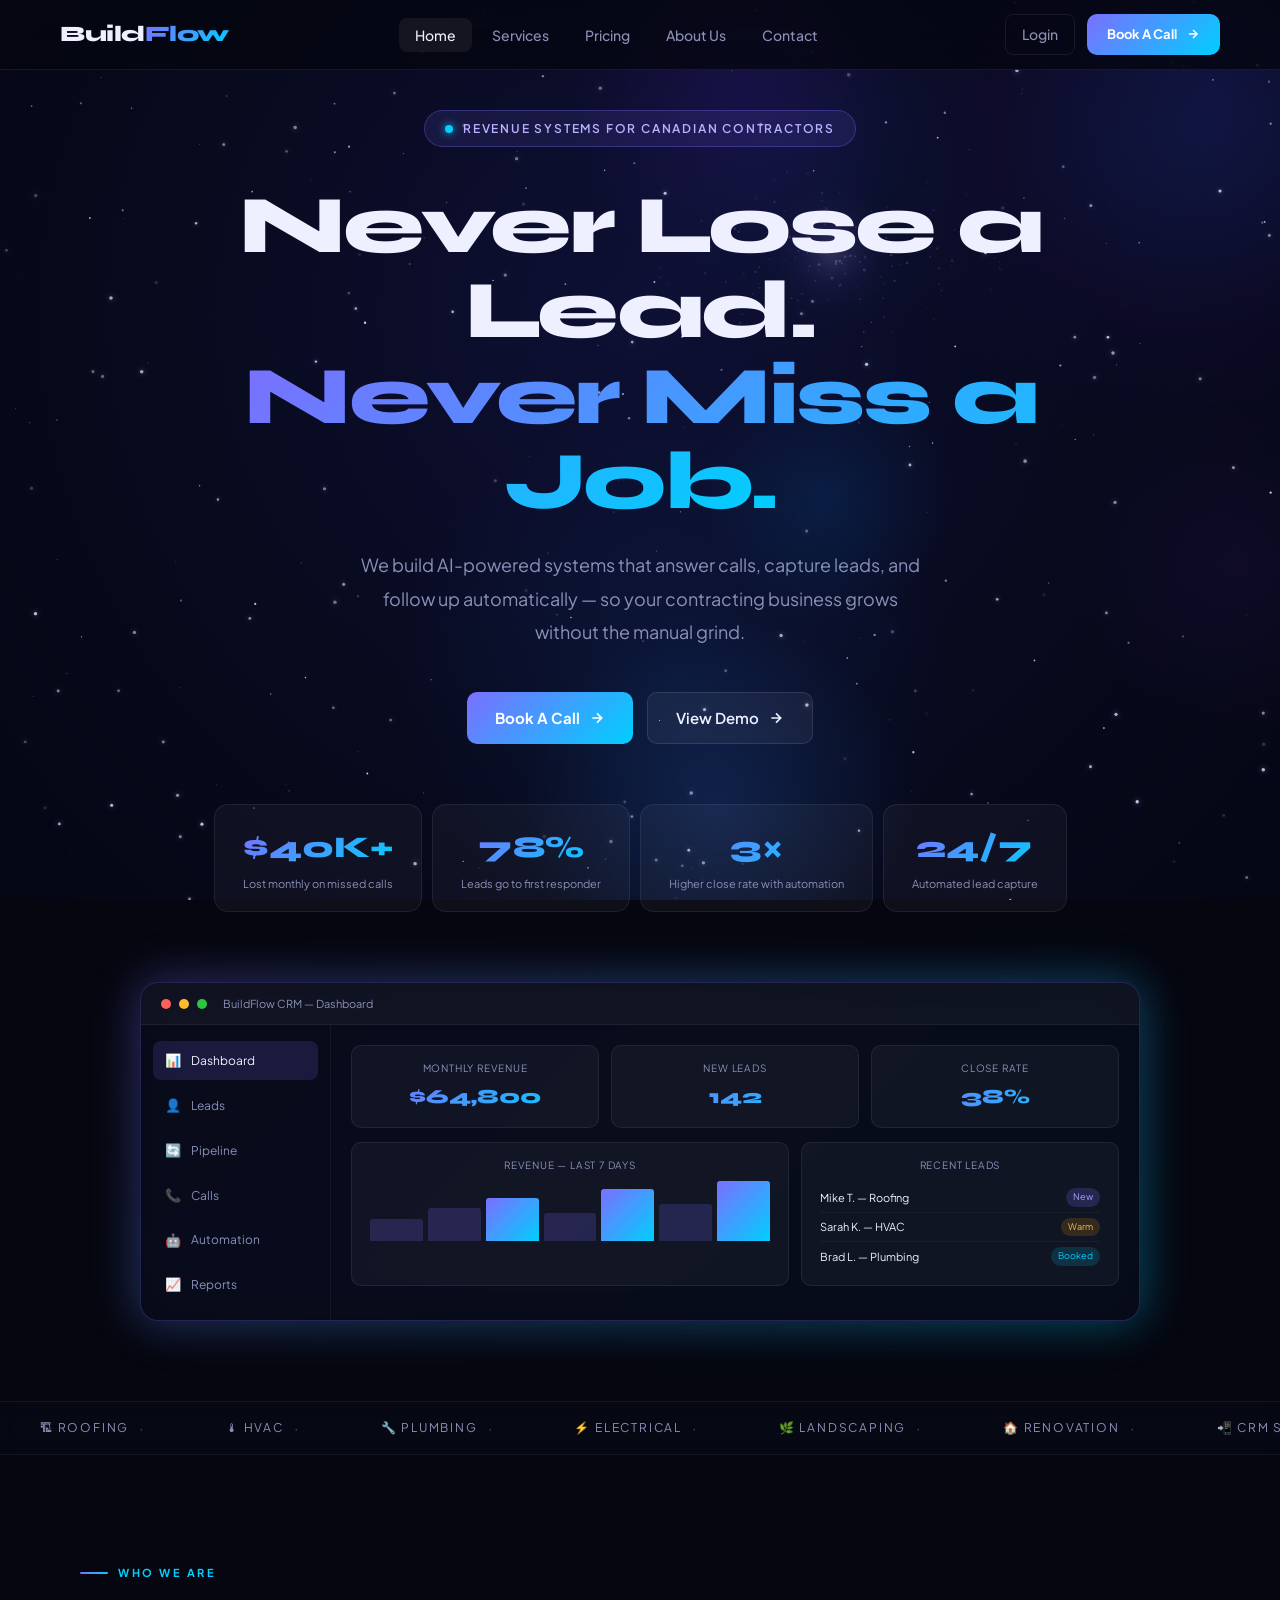
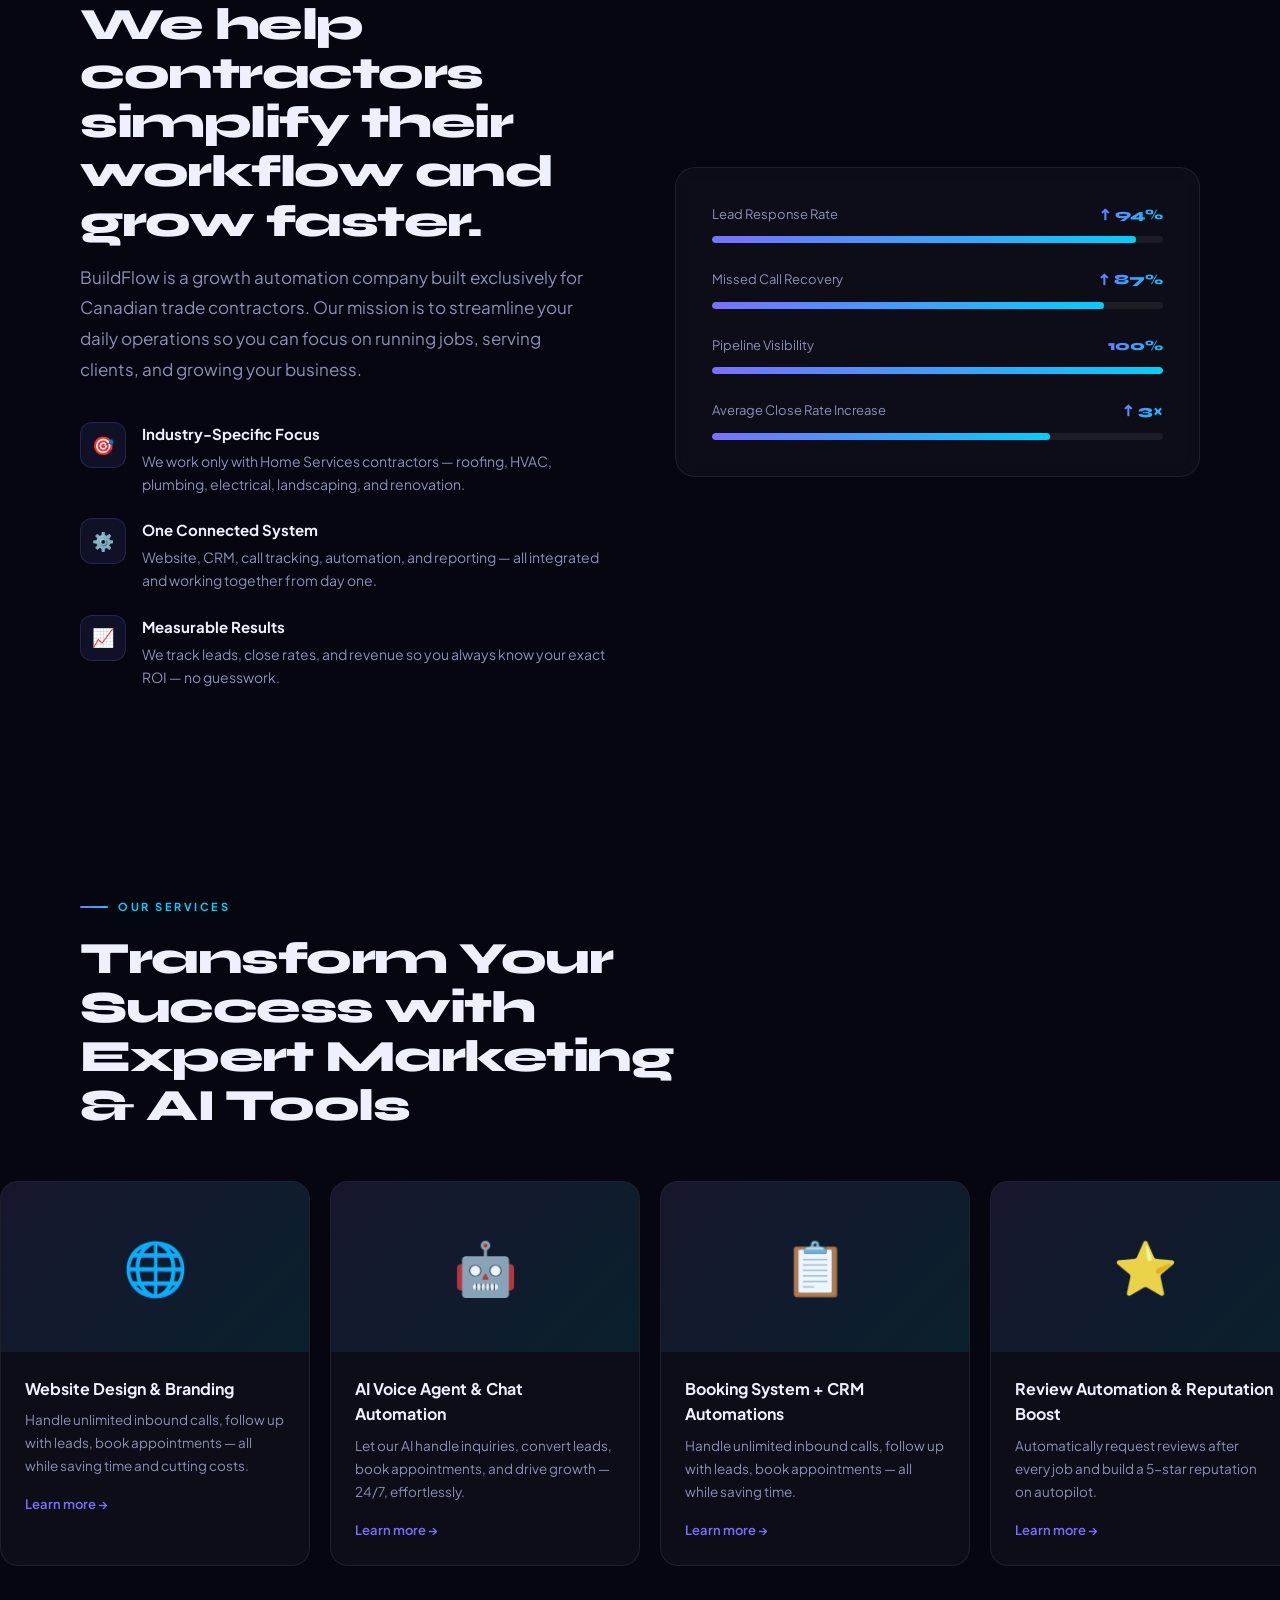
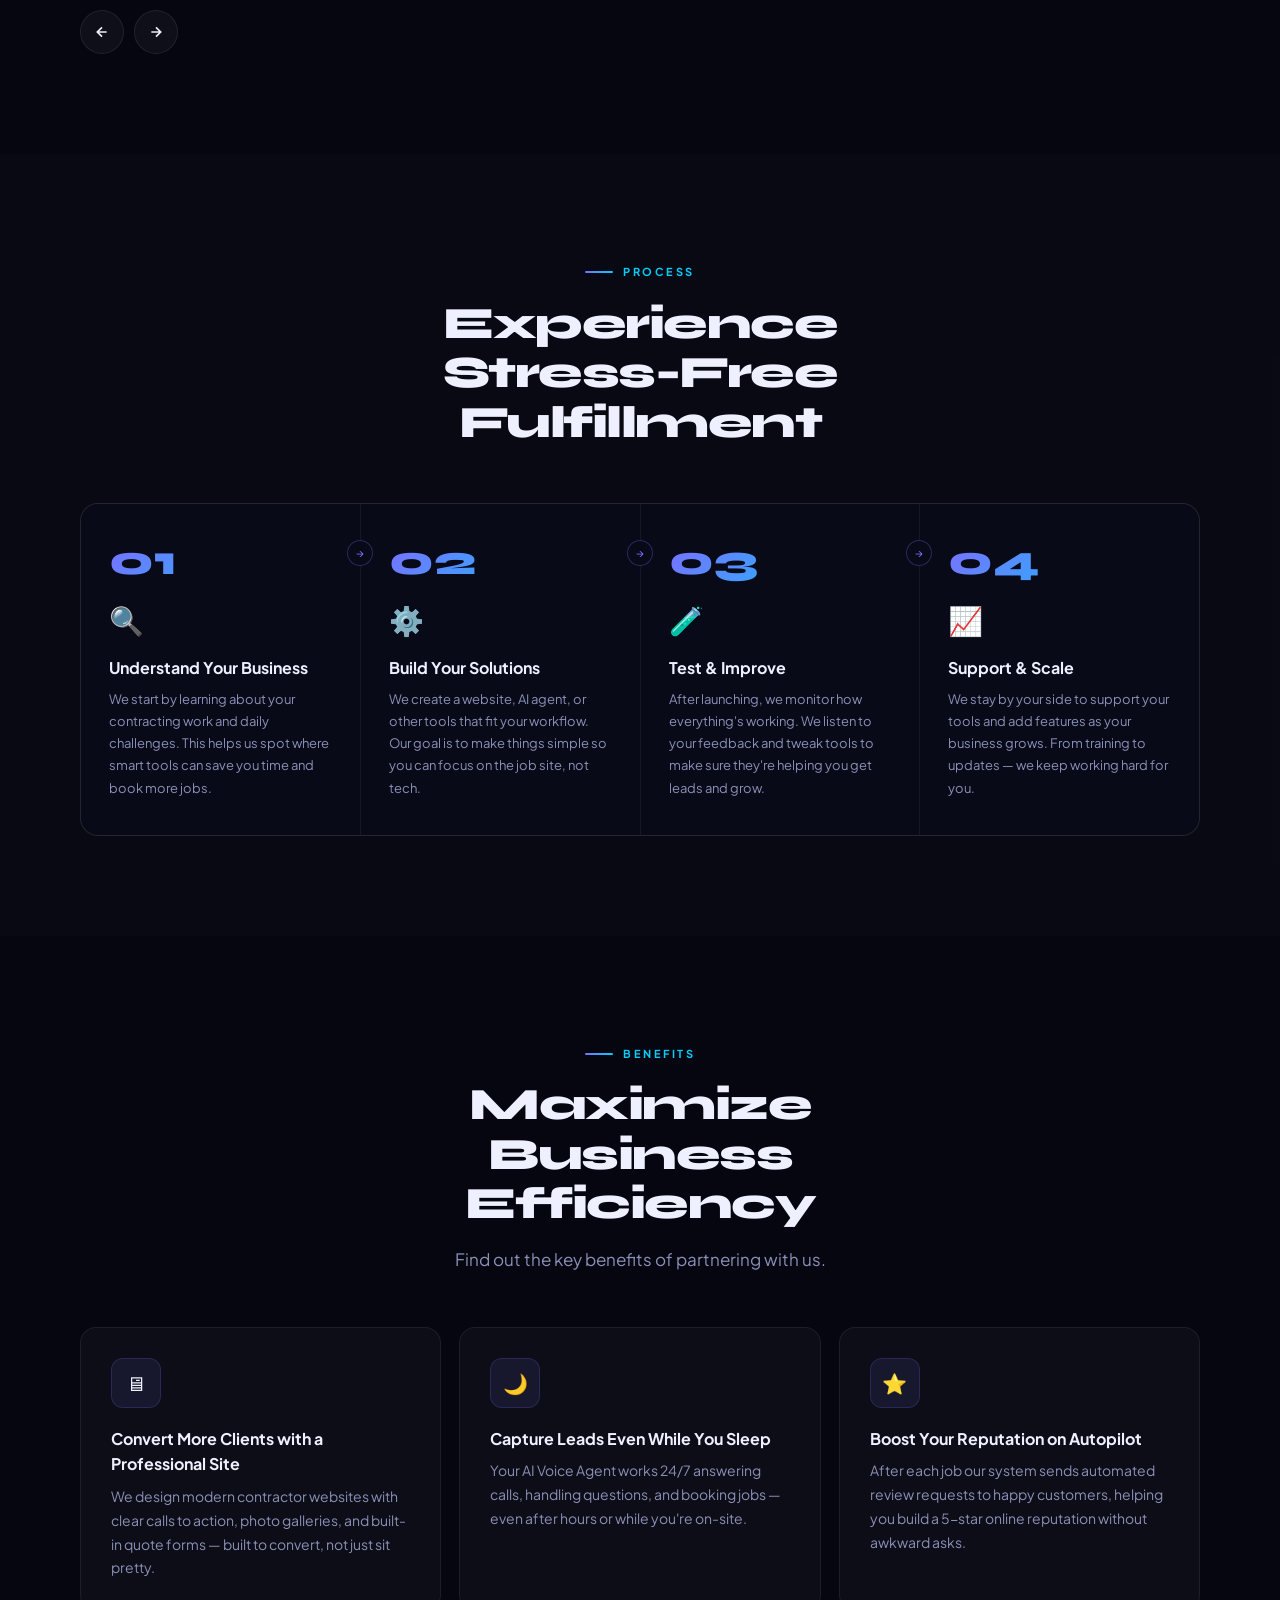
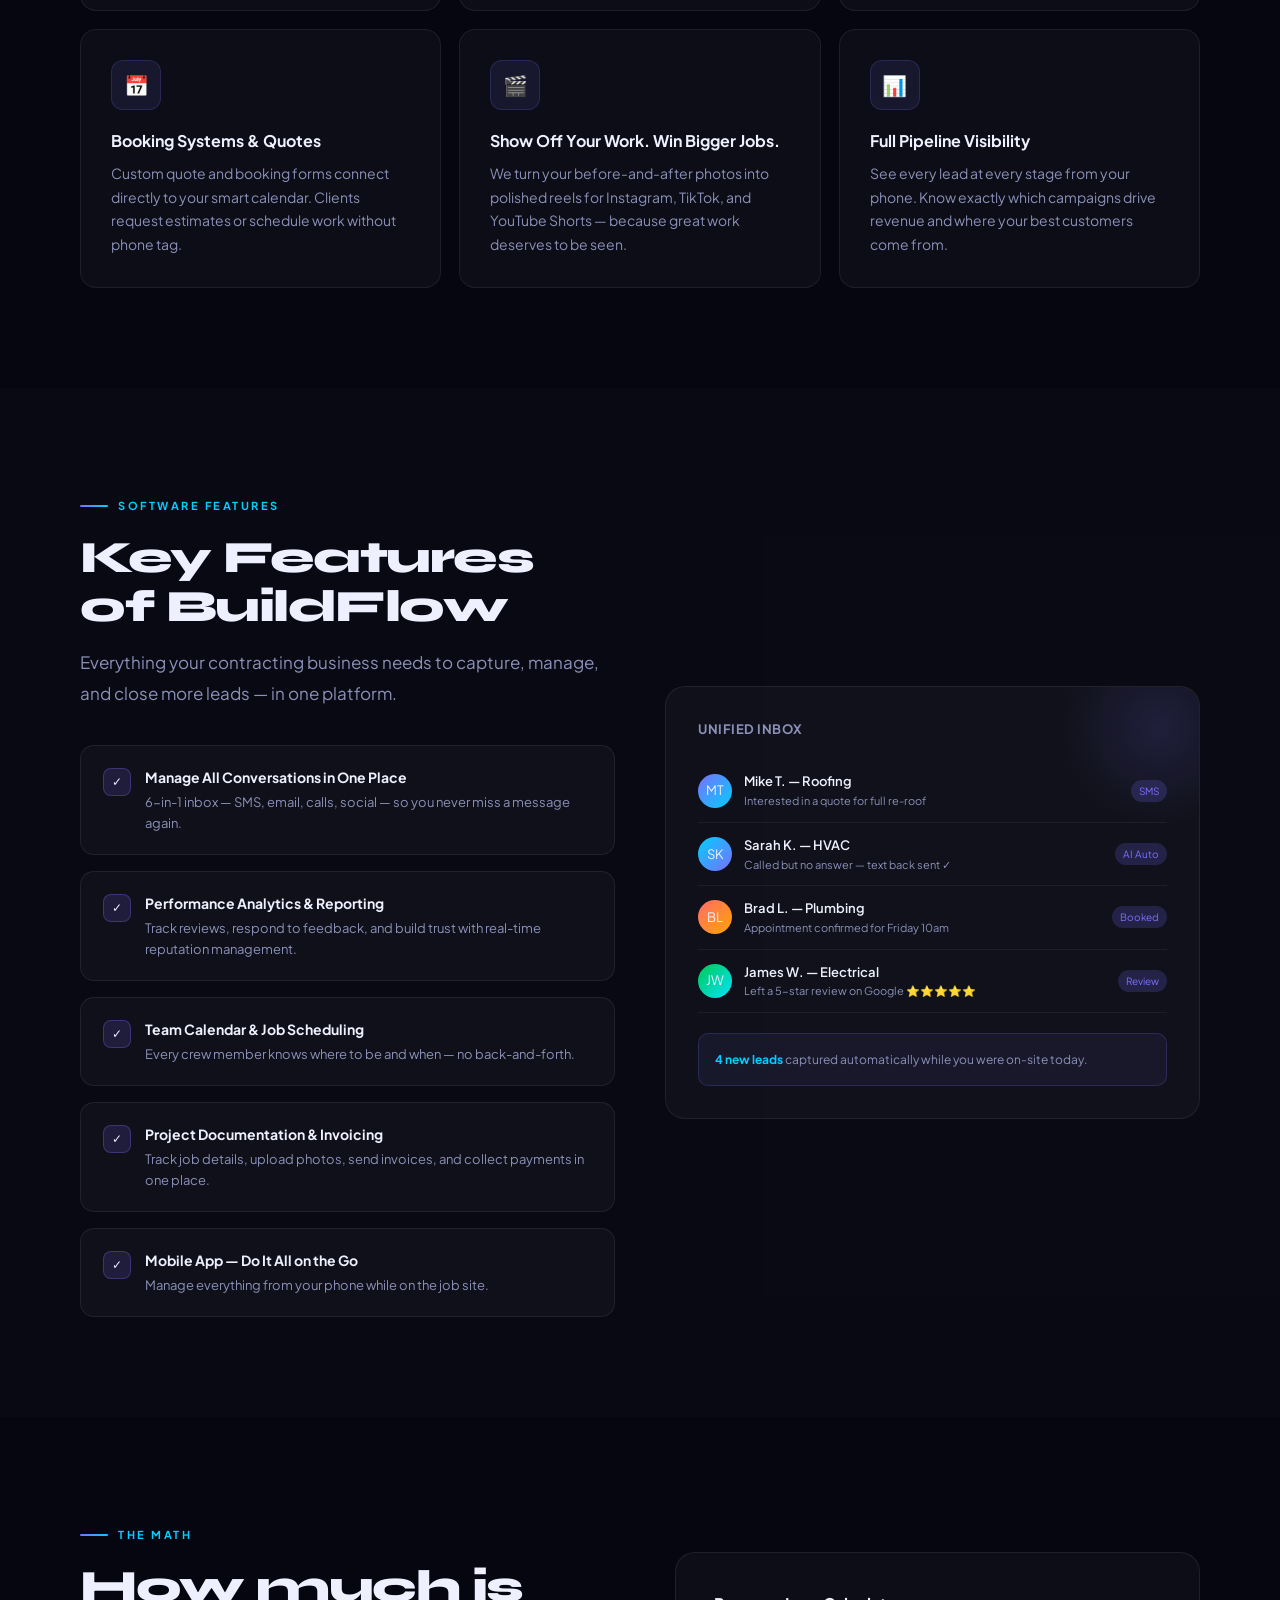
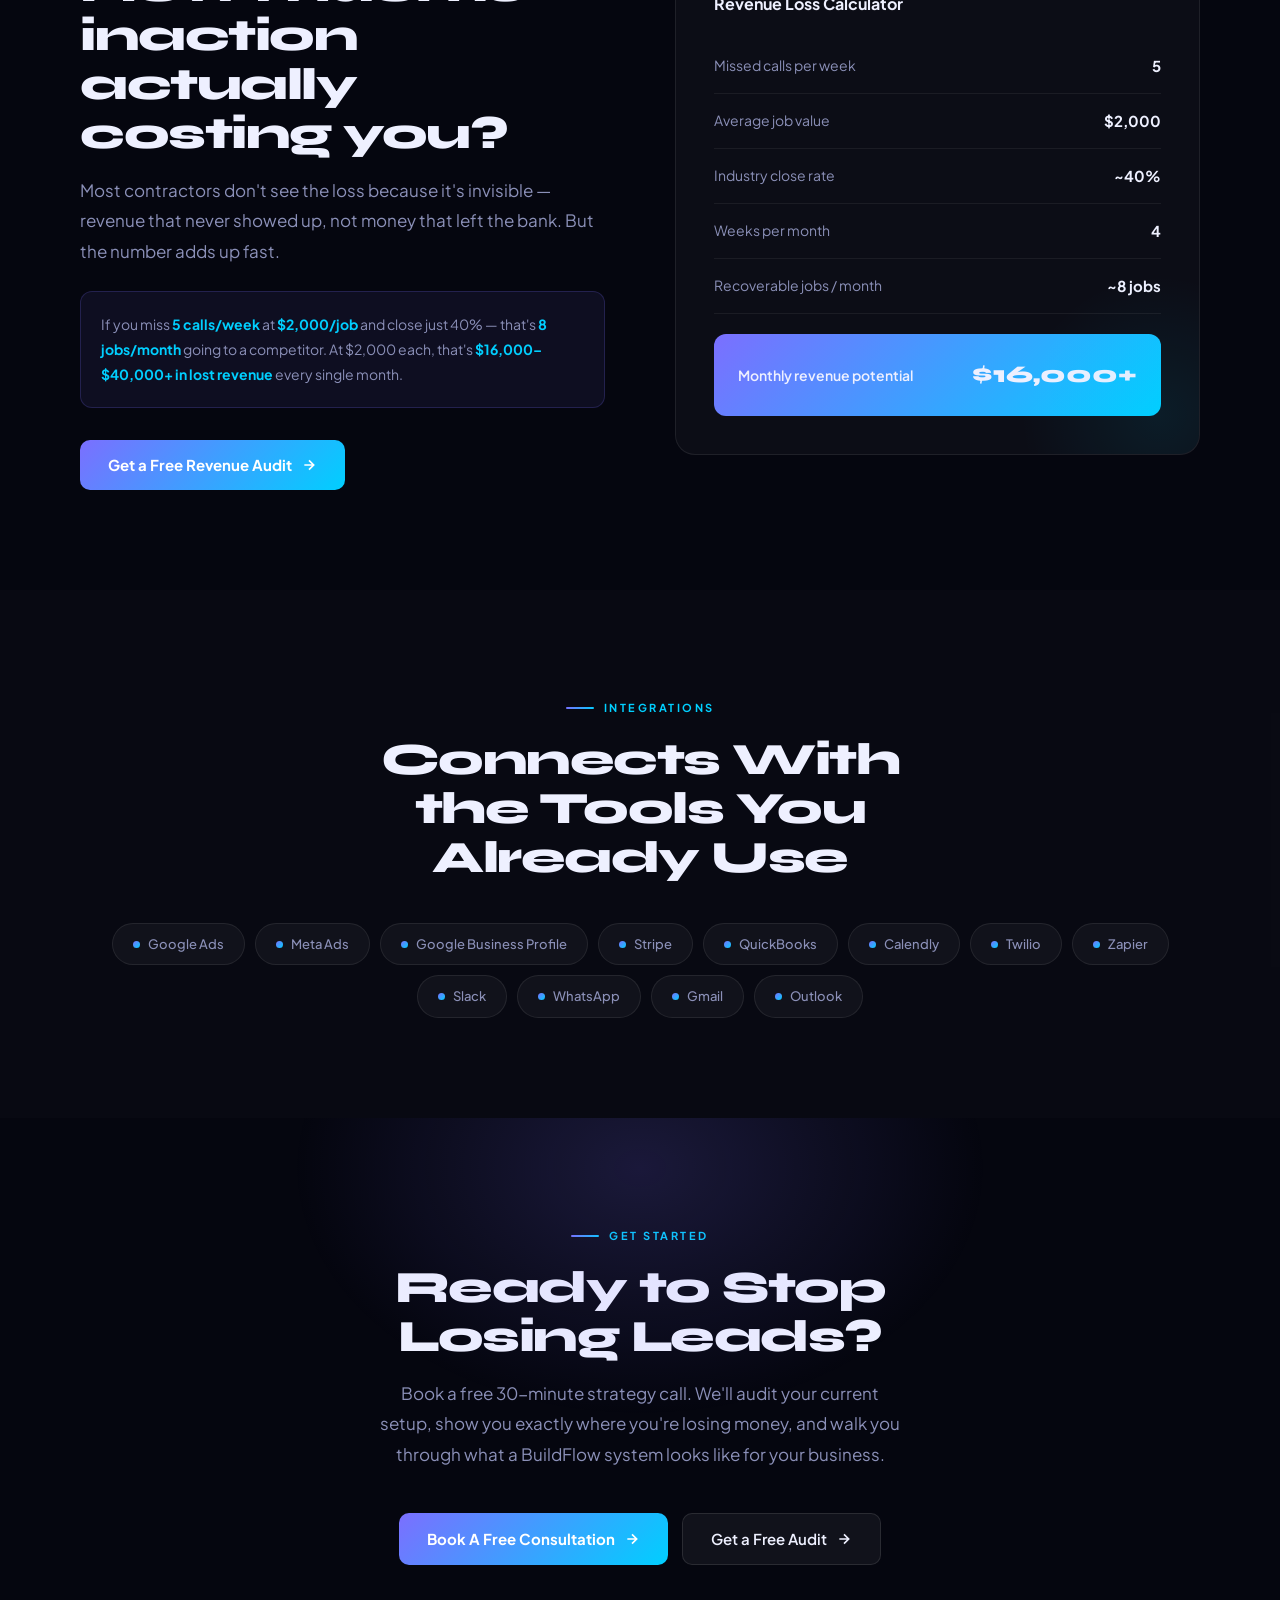
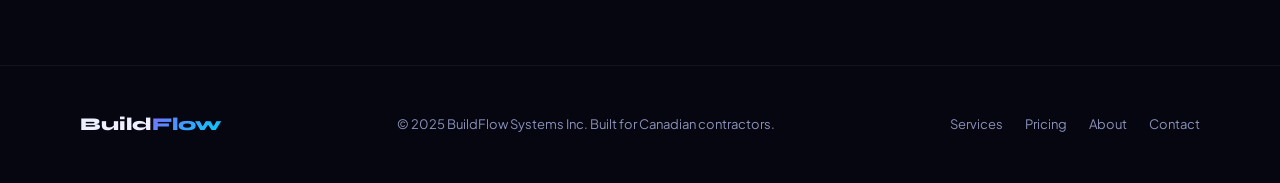
==== index.html @ cf744984 "Initial upload" ====
<!DOCTYPE html>
<html lang="en">
<head>
<meta charset="UTF-8"/>
<meta name="viewport" content="width=device-width, initial-scale=1.0"/>
<title>BuildFlow — Revenue Systems for Contractors</title>
<meta name="description" content="BuildFlow builds automated revenue systems for Canadian contractors — websites, CRM, call tracking, and SMS automation that turn missed calls into closed jobs."/>
<link rel="preconnect" href="https://fonts.googleapis.com"/>
<link href="https://fonts.googleapis.com/css2?family=Plus+Jakarta+Sans:wght@300;400;500;600;700;800&family=Syne:wght@700;800&display=swap" rel="stylesheet"/>
<style>
*,*::before,*::after{box-sizing:border-box;margin:0;padding:0}
:root{
  --bg:#05060f;
  --bg2:#080a18;
  --card:rgba(255,255,255,0.04);
  --card-border:rgba(255,255,255,0.08);
  --white:#eef0ff;
  --muted:#8b90b8;
  --accent:#7b6fff;
  --accent2:#00cfff;
  --grad:linear-gradient(135deg,#7b6fff 0%,#00cfff 100%);
  --grad-r:linear-gradient(135deg,#00cfff 0%,#7b6fff 100%);
  --glow:0 0 40px rgba(123,111,255,0.35);
  --glow2:0 0 40px rgba(0,207,255,0.3);
}
html{scroll-behavior:smooth}
body{background:var(--bg);color:var(--white);font-family:'Plus Jakarta Sans',sans-serif;overflow-x:hidden;line-height:1.6}
::-webkit-scrollbar{width:3px}
::-webkit-scrollbar-thumb{background:var(--accent);border-radius:3px}

/* ═══ GALAXY BACKGROUND ═══ */
#galaxy-canvas{position:fixed;top:0;left:0;width:100%;height:100%;z-index:0;pointer-events:none}
.page-content{position:relative;z-index:1}

/* ═══ NAV ═══ */
nav{
  position:fixed;top:0;left:0;right:0;z-index:100;
  height:70px;display:flex;align-items:center;justify-content:space-between;
  padding:0 60px;
  background:rgba(5,6,15,0.75);
  backdrop-filter:blur(20px);
  border-bottom:1px solid rgba(123,111,255,0.15);
  transition:background .3s;
}
.logo{font-family:'Syne',sans-serif;font-size:22px;font-weight:800;text-decoration:none;letter-spacing:-0.5px;color:var(--white)}
.logo span{background:var(--grad);-webkit-background-clip:text;-webkit-text-fill-color:transparent;background-clip:text}
.nav-links{display:flex;gap:4px;list-style:none}
.nav-links a{
  text-decoration:none;color:var(--muted);font-size:14px;font-weight:500;
  padding:8px 16px;border-radius:8px;
  transition:color .2s,background .2s;
}
.nav-links a:hover,.nav-links a.active{color:var(--white);background:rgba(255,255,255,0.06)}
.nav-right{display:flex;align-items:center;gap:12px}
.btn-nav-login{
  color:var(--muted);font-size:14px;font-weight:500;text-decoration:none;
  padding:8px 16px;border-radius:8px;border:1px solid var(--card-border);
  transition:color .2s,border-color .2s;
}
.btn-nav-login:hover{color:var(--white);border-color:rgba(123,111,255,0.4)}

/* ═══ GLOW BUTTON ═══ */
.btn-glow{
  display:inline-flex;align-items:center;gap:9px;
  background:var(--grad);
  color:#fff;font-weight:700;font-size:15px;
  padding:13px 28px;border-radius:10px;
  text-decoration:none;border:none;cursor:pointer;
  position:relative;overflow:hidden;
  box-shadow:0 0 0 rgba(123,111,255,0);
  transition:transform .25s,box-shadow .25s;
}
.btn-glow::before{
  content:'';position:absolute;inset:0;
  background:linear-gradient(135deg,rgba(255,255,255,0.2),transparent);
  opacity:0;transition:opacity .25s;
}
.btn-glow:hover{transform:translateY(-2px) scale(1.02);box-shadow:0 8px 32px rgba(123,111,255,0.55),0 0 0 1px rgba(255,255,255,0.1) inset}
.btn-glow:hover::before{opacity:1}
.btn-glow:active{transform:translateY(0) scale(0.98)}
.btn-glow .arrow{transition:transform .25s}
.btn-glow:hover .arrow{transform:translateX(4px)}

.btn-ghost{
  display:inline-flex;align-items:center;gap:9px;
  background:rgba(255,255,255,0.05);
  color:var(--white);font-weight:600;font-size:15px;
  padding:13px 28px;border-radius:10px;
  text-decoration:none;border:1px solid rgba(255,255,255,0.1);
  position:relative;overflow:hidden;
  transition:transform .25s,border-color .25s,background .25s,box-shadow .25s;
}
.btn-ghost::after{
  content:'';position:absolute;inset:0;
  background:var(--grad);opacity:0;
  transition:opacity .3s;
}
.btn-ghost:hover{transform:translateY(-2px);border-color:rgba(123,111,255,0.5);background:rgba(123,111,255,0.08);box-shadow:0 4px 24px rgba(123,111,255,0.2)}
.btn-ghost span{position:relative;z-index:1;display:flex;align-items:center;gap:9px}

/* ═══ HERO ═══ */
.hero{
  min-height:100vh;display:flex;flex-direction:column;
  align-items:center;justify-content:center;
  text-align:center;padding:110px 40px 80px;
}
.hero-badge{
  display:inline-flex;align-items:center;gap:10px;
  background:rgba(123,111,255,0.12);
  border:1px solid rgba(123,111,255,0.3);
  color:#b8b2ff;font-size:12px;font-weight:600;
  letter-spacing:1.8px;text-transform:uppercase;
  padding:8px 20px;border-radius:100px;
  margin-bottom:36px;
  animation:fadeUp .7s ease both;
}
.live-dot{width:8px;height:8px;border-radius:50%;background:var(--accent2);box-shadow:0 0 8px var(--accent2);animation:blink 2s ease infinite}
.hero h1{
  font-family:'Syne',sans-serif;font-weight:800;
  font-size:clamp(40px,6.5vw,82px);
  letter-spacing:-2.5px;line-height:1.04;
  max-width:860px;
  animation:fadeUp .8s .1s ease both;
}
.hero h1 em{
  font-style:normal;
  background:var(--grad);
  -webkit-background-clip:text;-webkit-text-fill-color:transparent;background-clip:text;
}
.hero-sub{
  font-size:clamp(15px,1.8vw,18px);font-weight:400;color:var(--muted);
  max-width:560px;margin:24px auto 0;line-height:1.85;
  animation:fadeUp .8s .2s ease both;
}
.hero-btns{
  display:flex;gap:14px;margin-top:44px;flex-wrap:wrap;justify-content:center;
  animation:fadeUp .8s .3s ease both;
}
.hero-stats{
  display:flex;gap:10px;margin-top:60px;flex-wrap:wrap;justify-content:center;
  animation:fadeUp .8s .4s ease both;
}
.h-stat{
  background:rgba(255,255,255,0.04);
  border:1px solid rgba(255,255,255,0.07);
  border-radius:14px;padding:18px 28px;text-align:center;
  backdrop-filter:blur(12px);
  transition:border-color .3s,transform .3s;
}
.h-stat:hover{border-color:rgba(123,111,255,0.35);transform:translateY(-3px)}
.h-stat-num{font-family:'Syne',sans-serif;font-size:30px;font-weight:800;background:var(--grad);-webkit-background-clip:text;-webkit-text-fill-color:transparent;background-clip:text}
.h-stat-lbl{font-size:11px;color:var(--muted);margin-top:4px}

/* DASHBOARD MOCKUP */
.hero-dash-wrap{
  margin-top:70px;width:100%;max-width:1000px;position:relative;
  animation:fadeUp .9s .5s ease both;
}
.hero-dash-glow{
  position:absolute;inset:-3px;border-radius:22px;
  background:var(--grad);filter:blur(24px);opacity:0.35;z-index:-1;
  animation:pulseGlow 4s ease-in-out infinite;
}
.hero-dash{
  background:rgba(8,10,24,0.95);
  border:1px solid rgba(123,111,255,0.25);
  border-radius:18px;overflow:hidden;
}
.dash-bar{
  display:flex;align-items:center;gap:8px;padding:12px 20px;
  background:rgba(255,255,255,0.03);border-bottom:1px solid rgba(255,255,255,0.06);
}
.dash-dot{width:10px;height:10px;border-radius:50%}
.dash-inner{display:flex;min-height:280px}
.dash-side{width:190px;flex-shrink:0;border-right:1px solid rgba(255,255,255,0.05);padding:16px 12px;display:flex;flex-direction:column;gap:6px}
.ds-item{display:flex;align-items:center;gap:10px;padding:9px 12px;border-radius:8px;font-size:12px;color:var(--muted);cursor:default;transition:background .2s}
.ds-item.on{background:rgba(123,111,255,0.15);color:var(--white)}
.ds-item:hover:not(.on){background:rgba(255,255,255,0.04)}
.ds-icon{font-size:13px}
.dash-main{flex:1;padding:20px;display:flex;flex-direction:column;gap:14px}
.dm-row{display:flex;gap:12px}
.dm-card{background:rgba(255,255,255,0.04);border:1px solid rgba(255,255,255,0.07);border-radius:10px;padding:14px 18px;flex:1}
.dm-label{font-size:10px;color:var(--muted);margin-bottom:5px;text-transform:uppercase;letter-spacing:.8px}
.dm-val{font-family:'Syne',sans-serif;font-size:20px;font-weight:800;background:var(--grad);-webkit-background-clip:text;-webkit-text-fill-color:transparent;background-clip:text}
.dm-chart{background:rgba(255,255,255,0.04);border:1px solid rgba(255,255,255,0.07);border-radius:10px;padding:14px 18px;flex:2}
.dm-bars{display:flex;align-items:flex-end;gap:5px;height:60px;margin-top:8px}
.db{border-radius:3px 3px 0 0;flex:1;background:rgba(123,111,255,0.2)}
.db.hi{background:var(--grad)}
.dm-leads{background:rgba(255,255,255,0.04);border:1px solid rgba(255,255,255,0.07);border-radius:10px;padding:14px 18px;flex:1.4}
.dl-row{display:flex;justify-content:space-between;align-items:center;padding:5px 0;border-bottom:1px solid rgba(255,255,255,0.04);font-size:11px}
.dl-row:last-child{border:none}
.dl-tag{font-size:9px;padding:2px 7px;border-radius:100px}
.dl-tag.new{background:rgba(123,111,255,0.2);color:#a89fff}
.dl-tag.warm{background:rgba(255,170,0,0.15);color:#ffba45}
.dl-tag.booked{background:rgba(0,207,255,0.15);color:var(--accent2)}

/* ═══ TICKER ═══ */
.ticker-wrap{overflow:hidden;border-top:1px solid rgba(255,255,255,0.05);border-bottom:1px solid rgba(255,255,255,0.05);padding:13px 0;background:rgba(8,10,24,0.6);backdrop-filter:blur(10px)}
.ticker-track{display:flex;width:max-content;animation:ticker 40s linear infinite}
.ticker-item{display:flex;align-items:center;gap:10px;padding:0 40px;font-size:12px;letter-spacing:1.8px;text-transform:uppercase;color:var(--muted);white-space:nowrap}
.ticker-sep{color:rgba(123,111,255,0.5);font-size:16px}

/* ═══ SECTIONS ═══ */
.section{padding:100px 80px}
.section.alt{background:rgba(255,255,255,0.015)}
.sec-eyebrow{display:inline-flex;align-items:center;gap:10px;font-size:11px;font-weight:700;letter-spacing:2.5px;text-transform:uppercase;color:var(--accent2);margin-bottom:18px}
.sec-eyebrow::before{content:'';width:28px;height:2px;background:var(--grad);border-radius:2px}
.sec-h{font-family:'Syne',sans-serif;font-size:clamp(28px,3.5vw,46px);font-weight:800;letter-spacing:-1.5px;line-height:1.1;max-width:600px}
.sec-p{font-size:17px;font-weight:400;color:var(--muted);max-width:520px;margin-top:16px;line-height:1.8}
.ctr{text-align:center}
.ctr .sec-h,.ctr .sec-p{margin-left:auto;margin-right:auto}
.ctr .sec-eyebrow{justify-content:center}

/* ═══ WHO WE ARE ═══ */
.who-grid{display:grid;grid-template-columns:1fr 1fr;gap:70px;align-items:center;margin-top:0}
.who-feats{display:flex;flex-direction:column;gap:22px;margin-top:38px}
.who-feat{display:flex;gap:16px}
.wf-icon{width:46px;height:46px;border-radius:12px;background:rgba(123,111,255,0.1);border:1px solid rgba(123,111,255,0.2);display:flex;align-items:center;justify-content:center;font-size:18px;flex-shrink:0;transition:background .3s,transform .3s}
.who-feat:hover .wf-icon{background:rgba(123,111,255,0.2);transform:scale(1.1)}
.wf-title{font-weight:700;font-size:15px;margin-bottom:4px}
.wf-desc{font-size:14px;color:var(--muted);line-height:1.65}
/* metrics card */
.metrics-card{background:rgba(255,255,255,0.03);border:1px solid rgba(255,255,255,0.08);border-radius:20px;padding:36px;backdrop-filter:blur(10px)}
.metric-item{margin-bottom:26px}
.metric-item:last-child{margin-bottom:0}
.metric-top{display:flex;justify-content:space-between;margin-bottom:10px}
.metric-lbl{font-size:13px;color:var(--muted)}
.metric-val{font-family:'Syne',sans-serif;font-size:14px;font-weight:800;background:var(--grad);-webkit-background-clip:text;-webkit-text-fill-color:transparent;background-clip:text}
.prog{height:7px;background:rgba(255,255,255,0.06);border-radius:100px;overflow:hidden}
.prog-fill{height:100%;border-radius:100px;background:var(--grad);width:0;transition:width 1.6s cubic-bezier(.25,.46,.45,.94)}

/* ═══ SERVICES SLIDER ═══ */
.svc-section{padding:100px 0}
.svc-header{padding:0 80px;margin-bottom:50px}
.svc-slider{display:flex;gap:20px;padding:0 80px 24px;overflow-x:auto;scroll-snap-type:x mandatory;scroll-behavior:smooth;scrollbar-width:none}
.svc-slider::-webkit-scrollbar{display:none}
.svc-card{
  flex-shrink:0;width:310px;
  background:rgba(255,255,255,0.03);
  border:1px solid rgba(255,255,255,0.08);
  border-radius:18px;overflow:hidden;
  scroll-snap-align:start;
  transition:transform .35s,border-color .35s,box-shadow .35s;
  cursor:default;
}
.svc-card:hover{transform:translateY(-8px);border-color:rgba(123,111,255,0.4);box-shadow:0 20px 60px rgba(123,111,255,0.18)}
.svc-img{height:170px;display:flex;align-items:center;justify-content:center;font-size:52px;position:relative;overflow:hidden}
.svc-img-bg{position:absolute;inset:0;opacity:0.1;background:var(--grad);transition:opacity .35s}
.svc-card:hover .svc-img-bg{opacity:0.18}
.svc-body{padding:24px}
.svc-title{font-weight:700;font-size:16px;margin-bottom:8px}
.svc-desc{font-size:13.5px;color:var(--muted);line-height:1.7}
.svc-link{display:inline-flex;align-items:center;gap:6px;margin-top:16px;font-size:13px;font-weight:600;color:var(--accent);text-decoration:none;transition:gap .25s,color .25s}
.svc-link:hover{gap:10px;color:var(--accent2)}
.svc-controls{display:flex;gap:10px;padding:0 80px;margin-top:20px}
.svc-btn{
  width:44px;height:44px;border-radius:50%;
  background:rgba(255,255,255,0.04);
  border:1px solid rgba(255,255,255,0.08);
  display:flex;align-items:center;justify-content:center;
  cursor:pointer;color:var(--white);
  transition:background .2s,border-color .2s,box-shadow .2s;
}
.svc-btn:hover{background:rgba(123,111,255,0.15);border-color:rgba(123,111,255,0.4);box-shadow:0 0 16px rgba(123,111,255,0.25)}

/* ═══ PROCESS ═══ */
.process-grid{display:grid;grid-template-columns:repeat(4,1fr);gap:1px;background:rgba(255,255,255,0.06);border:1px solid rgba(255,255,255,0.06);border-radius:18px;overflow:hidden;margin-top:56px}
.proc-step{background:var(--bg2);padding:36px 28px;position:relative;transition:background .3s}
.proc-step:hover{background:rgba(123,111,255,0.07)}
.proc-num{font-family:'Syne',sans-serif;font-size:42px;font-weight:800;background:var(--grad);-webkit-background-clip:text;-webkit-text-fill-color:transparent;background-clip:text;line-height:1;margin-bottom:16px}
.proc-icon{font-size:28px;margin-bottom:12px}
.proc-title{font-weight:700;font-size:16px;margin-bottom:8px}
.proc-desc{font-size:13px;color:var(--muted);line-height:1.7}
.proc-arrow{position:absolute;top:36px;right:-13px;width:26px;height:26px;background:var(--bg2);border:1px solid rgba(123,111,255,0.3);border-radius:50%;display:flex;align-items:center;justify-content:center;font-size:11px;color:var(--accent);z-index:2}
.proc-step:last-child .proc-arrow{display:none}

/* ═══ BENEFITS ═══ */
.benefits-grid{display:grid;grid-template-columns:repeat(3,1fr);gap:18px;margin-top:52px}
.ben-card{background:rgba(255,255,255,0.03);border:1px solid rgba(255,255,255,0.07);border-radius:16px;padding:30px;transition:transform .3s,border-color .3s,box-shadow .3s}
.ben-card:hover{transform:translateY(-5px);border-color:rgba(123,111,255,0.3);box-shadow:0 12px 40px rgba(123,111,255,0.12)}
.ben-icon{width:50px;height:50px;border-radius:12px;background:rgba(123,111,255,0.1);border:1px solid rgba(123,111,255,0.2);display:flex;align-items:center;justify-content:center;font-size:20px;margin-bottom:18px;transition:transform .3s}
.ben-card:hover .ben-icon{transform:scale(1.1) rotate(5deg)}
.ben-title{font-weight:700;font-size:16px;margin-bottom:8px}
.ben-desc{font-size:14px;color:var(--muted);line-height:1.7}

/* ═══ FEATURES (KEY) ═══ */
.features-grid{display:grid;grid-template-columns:1fr 1fr;gap:50px;align-items:center;margin-top:0}
.feat-list{display:flex;flex-direction:column;gap:16px;margin-top:36px}
.feat-item{
  display:flex;gap:14px;align-items:flex-start;
  background:rgba(255,255,255,0.03);border:1px solid rgba(255,255,255,0.07);
  border-radius:14px;padding:20px 22px;
  transition:border-color .3s,background .3s;cursor:default;
}
.feat-item:hover{border-color:rgba(123,111,255,0.3);background:rgba(123,111,255,0.05)}
.feat-check{width:28px;height:28px;border-radius:8px;background:rgba(123,111,255,0.15);border:1px solid rgba(123,111,255,0.3);display:flex;align-items:center;justify-content:center;font-size:12px;flex-shrink:0;margin-top:2px}
.feat-t{font-weight:700;font-size:14px;margin-bottom:4px}
.feat-d{font-size:13px;color:var(--muted);line-height:1.6}
/* right visual */
.feat-visual{background:rgba(255,255,255,0.03);border:1px solid rgba(255,255,255,0.07);border-radius:20px;padding:32px;position:relative;overflow:hidden}
.feat-visual::before{content:'';position:absolute;top:-60px;right:-60px;width:200px;height:200px;background:radial-gradient(circle,rgba(123,111,255,0.15),transparent 70%)}
.inbox-item{display:flex;align-items:center;gap:12px;padding:12px 0;border-bottom:1px solid rgba(255,255,255,0.05)}
.inbox-item:last-child{border:none}
.inbox-avatar{width:34px;height:34px;border-radius:50%;background:var(--grad);display:flex;align-items:center;justify-content:center;font-size:13px;flex-shrink:0}
.inbox-name{font-size:13px;font-weight:600}
.inbox-msg{font-size:11px;color:var(--muted)}
.inbox-badge{margin-left:auto;font-size:10px;padding:3px 8px;border-radius:100px;background:rgba(123,111,255,0.2);color:var(--accent);white-space:nowrap}

/* ═══ ROI ═══ */
.roi-grid{display:grid;grid-template-columns:1fr 1fr;gap:70px;align-items:center}
.roi-box{background:rgba(255,255,255,0.03);border:1px solid rgba(255,255,255,0.08);border-radius:20px;padding:38px;position:relative;overflow:hidden}
.roi-box::after{content:'';position:absolute;bottom:-100px;right:-100px;width:280px;height:280px;background:radial-gradient(circle,rgba(0,207,255,0.08),transparent 70%)}
.roi-r{display:flex;justify-content:space-between;align-items:center;padding:15px 0;border-bottom:1px solid rgba(255,255,255,0.06)}
.roi-r:last-of-type{border:none}
.roi-rl{font-size:14px;color:var(--muted)}
.roi-rv{font-weight:700;font-size:15px}
.roi-total{margin-top:20px;padding:22px 24px;background:var(--grad);border-radius:12px;display:flex;justify-content:space-between;align-items:center}
.roi-tl{font-weight:600;font-size:14px}
.roi-tv{font-family:'Syne',sans-serif;font-size:24px;font-weight:800}
.roi-highlight{margin-top:24px;padding:20px;background:rgba(123,111,255,0.08);border:1px solid rgba(123,111,255,0.2);border-radius:12px;font-size:14px;line-height:1.8;color:var(--muted)}
.roi-highlight strong{color:var(--accent2)}

/* ═══ INTEGRATIONS ═══ */
.int-pills{display:flex;gap:10px;flex-wrap:wrap;justify-content:center;margin-top:40px}
.int-pill{background:rgba(255,255,255,0.04);border:1px solid rgba(255,255,255,0.08);border-radius:100px;padding:10px 20px;font-size:13px;font-weight:500;color:var(--muted);display:flex;align-items:center;gap:8px;transition:border-color .2s,color .2s,background .2s,transform .2s}
.int-pill:hover{border-color:rgba(123,111,255,0.4);color:var(--white);background:rgba(123,111,255,0.08);transform:translateY(-2px)}
.int-d{width:7px;height:7px;border-radius:50%;background:var(--grad);flex-shrink:0}

/* ═══ CTA BANNER ═══ */
.cta-section{
  padding:100px 80px;text-align:center;
  position:relative;overflow:hidden;
}
.cta-section::before{
  content:'';position:absolute;top:-200px;left:50%;transform:translateX(-50%);
  width:700px;height:500px;
  background:radial-gradient(ellipse,rgba(123,111,255,0.18) 0%,transparent 70%);
  pointer-events:none;
}
.cta-section .sec-h{max-width:640px;margin:0 auto 16px}
.cta-section .sec-p{margin:0 auto 44px}
.cta-btns{display:flex;gap:14px;justify-content:center;flex-wrap:wrap}

/* ═══ FOOTER ═══ */
footer{padding:44px 80px;border-top:1px solid rgba(255,255,255,0.06);display:flex;justify-content:space-between;align-items:center;flex-wrap:wrap;gap:16px}
.footer-logo{font-family:'Syne',sans-serif;font-size:18px;font-weight:800;text-decoration:none;color:var(--white)}
.footer-logo span{background:var(--grad);-webkit-background-clip:text;-webkit-text-fill-color:transparent;background-clip:text}
.footer-copy{font-size:13px;color:var(--muted)}
.footer-links{display:flex;gap:22px}
.footer-links a{font-size:13px;color:var(--muted);text-decoration:none;transition:color .2s}
.footer-links a:hover{color:var(--white)}

/* ═══ REVEAL ═══ */
.reveal{opacity:0;transform:translateY(28px);transition:opacity .75s ease,transform .75s ease}
.reveal.in{opacity:1;transform:none}
.d1{transition-delay:.08s}.d2{transition-delay:.16s}.d3{transition-delay:.24s}.d4{transition-delay:.32s}

/* ═══ ANIMATIONS ═══ */
@keyframes fadeUp{from{opacity:0;transform:translateY(24px)}to{opacity:1;transform:none}}
@keyframes ticker{from{transform:translateX(0)}to{transform:translateX(-50%)}}
@keyframes blink{0%,100%{opacity:1}50%{opacity:.3}}
@keyframes pulseGlow{0%,100%{opacity:.35}50%{opacity:.55}}
@keyframes floatY{0%,100%{transform:translateY(0)}50%{transform:translateY(-14px)}}

/* ═══ RESPONSIVE ═══ */
@media(max-width:1100px){
  .section{padding:80px 32px}
  nav{padding:0 24px}
  .nav-links{display:none}
  .svc-header,.svc-slider,.svc-controls{padding-left:32px;padding-right:32px}
  .who-grid,.roi-grid,.features-grid{grid-template-columns:1fr}
  .process-grid{grid-template-columns:1fr 1fr}
  .benefits-grid{grid-template-columns:1fr 1fr}
  .cta-section,footer{padding-left:32px;padding-right:32px}
}
@media(max-width:640px){
  .process-grid,.benefits-grid{grid-template-columns:1fr}
  .hero h1{letter-spacing:-1px}
  .hero-stats{flex-direction:column;align-items:center}
  .dash-side{display:none}
  .proc-arrow{display:none}
}
</style>
</head>
<body>

<!-- GALAXY CANVAS -->
<canvas id="galaxy-canvas"></canvas>

<div class="page-content">

<!-- NAV -->
<nav>
  <a href="index.html" class="logo">Build<span>Flow</span></a>
  <ul class="nav-links">
    <li><a href="index.html" class="active">Home</a></li>
    <li><a href="services.html">Services</a></li>
    <li><a href="pricing.html">Pricing</a></li>
    <li><a href="about.html">About Us</a></li>
    <li><a href="contact.html">Contact</a></li>
  </ul>
  <div class="nav-right">
    <a href="#" class="btn-nav-login">Login</a>
    <a href="#cta" class="btn-glow" style="font-size:13px;padding:10px 20px">
      Book A Call
      <svg class="arrow" width="14" height="14" fill="none" stroke="currentColor" stroke-width="2.5" viewBox="0 0 24 24"><path d="M5 12h14M12 5l7 7-7 7"/></svg>
    </a>
  </div>
</nav>

<!-- HERO -->
<section class="hero">
  <div class="hero-badge"><span class="live-dot"></span>Revenue Systems for Canadian Contractors</div>
  <h1>Never Lose a Lead.<br><em>Never Miss a Job.</em></h1>
  <p class="hero-sub">We build AI-powered systems that answer calls, capture leads, and follow up automatically — so your contracting business grows without the manual grind.</p>
  <div class="hero-btns">
    <a href="#cta" class="btn-glow">
      Book A Call
      <svg class="arrow" width="16" height="16" fill="none" stroke="currentColor" stroke-width="2.5" viewBox="0 0 24 24"><path d="M5 12h14M12 5l7 7-7 7"/></svg>
    </a>
    <a href="#process" class="btn-ghost">
      <span>
        View Demo
        <svg width="16" height="16" fill="none" stroke="currentColor" stroke-width="2.5" viewBox="0 0 24 24"><path d="M5 12h14M12 5l7 7-7 7"/></svg>
      </span>
    </a>
  </div>
  <div class="hero-stats">
    <div class="h-stat"><div class="h-stat-num">$40K+</div><div class="h-stat-lbl">Lost monthly on missed calls</div></div>
    <div class="h-stat"><div class="h-stat-num">78%</div><div class="h-stat-lbl">Leads go to first responder</div></div>
    <div class="h-stat"><div class="h-stat-num">3×</div><div class="h-stat-lbl">Higher close rate with automation</div></div>
    <div class="h-stat"><div class="h-stat-num">24/7</div><div class="h-stat-lbl">Automated lead capture</div></div>
  </div>
  <!-- DASHBOARD -->
  <div class="hero-dash-wrap" style="animation:floatY 7s ease-in-out infinite">
    <div class="hero-dash-glow"></div>
    <div class="hero-dash">
      <div class="dash-bar">
        <div class="dash-dot" style="background:#ff5f57"></div>
        <div class="dash-dot" style="background:#febc2e"></div>
        <div class="dash-dot" style="background:#28c840"></div>
        <span style="font-size:11px;color:var(--muted);margin-left:8px">BuildFlow CRM — Dashboard</span>
      </div>
      <div class="dash-inner">
        <div class="dash-side">
          <div class="ds-item on"><span class="ds-icon">📊</span>Dashboard</div>
          <div class="ds-item"><span class="ds-icon">👤</span>Leads</div>
          <div class="ds-item"><span class="ds-icon">🔄</span>Pipeline</div>
          <div class="ds-item"><span class="ds-icon">📞</span>Calls</div>
          <div class="ds-item"><span class="ds-icon">🤖</span>Automation</div>
          <div class="ds-item"><span class="ds-icon">📈</span>Reports</div>
        </div>
        <div class="dash-main">
          <div class="dm-row">
            <div class="dm-card"><div class="dm-label">Monthly Revenue</div><div class="dm-val">$64,800</div></div>
            <div class="dm-card"><div class="dm-label">New Leads</div><div class="dm-val">142</div></div>
            <div class="dm-card"><div class="dm-label">Close Rate</div><div class="dm-val">38%</div></div>
          </div>
          <div class="dm-row">
            <div class="dm-chart">
              <div style="font-size:10px;color:var(--muted);text-transform:uppercase;letter-spacing:.8px">Revenue — Last 7 Days</div>
              <div class="dm-bars">
                <div class="db" style="height:38%"></div>
                <div class="db" style="height:55%"></div>
                <div class="db hi" style="height:72%"></div>
                <div class="db" style="height:48%"></div>
                <div class="db hi" style="height:88%"></div>
                <div class="db" style="height:63%"></div>
                <div class="db hi" style="height:100%"></div>
              </div>
            </div>
            <div class="dm-leads">
              <div style="font-size:10px;color:var(--muted);text-transform:uppercase;letter-spacing:.8px;margin-bottom:10px">Recent Leads</div>
              <div class="dl-row"><span>Mike T. — Roofing</span><span class="dl-tag new">New</span></div>
              <div class="dl-row"><span>Sarah K. — HVAC</span><span class="dl-tag warm">Warm</span></div>
              <div class="dl-row"><span>Brad L. — Plumbing</span><span class="dl-tag booked">Booked</span></div>
            </div>
          </div>
        </div>
      </div>
    </div>
  </div>
</section>

<!-- TICKER -->
<div class="ticker-wrap">
  <div class="ticker-track">
    <div class="ticker-item">🏗 Roofing <span class="ticker-sep">·</span></div>
    <div class="ticker-item">🌡 HVAC <span class="ticker-sep">·</span></div>
    <div class="ticker-item">🔧 Plumbing <span class="ticker-sep">·</span></div>
    <div class="ticker-item">⚡ Electrical <span class="ticker-sep">·</span></div>
    <div class="ticker-item">🌿 Landscaping <span class="ticker-sep">·</span></div>
    <div class="ticker-item">🏠 Renovation <span class="ticker-sep">·</span></div>
    <div class="ticker-item">📲 CRM Setup <span class="ticker-sep">·</span></div>
    <div class="ticker-item">📞 Call Tracking <span class="ticker-sep">·</span></div>
    <div class="ticker-item">💬 SMS Automation <span class="ticker-sep">·</span></div>
    <div class="ticker-item">📊 Sales Pipeline <span class="ticker-sep">·</span></div>
    <div class="ticker-item">🤖 Lead Automation <span class="ticker-sep">·</span></div>
    <div class="ticker-item">🏗 Roofing <span class="ticker-sep">·</span></div>
    <div class="ticker-item">🌡 HVAC <span class="ticker-sep">·</span></div>
    <div class="ticker-item">🔧 Plumbing <span class="ticker-sep">·</span></div>
    <div class="ticker-item">⚡ Electrical <span class="ticker-sep">·</span></div>
    <div class="ticker-item">🌿 Landscaping <span class="ticker-sep">·</span></div>
    <div class="ticker-item">🏠 Renovation <span class="ticker-sep">·</span></div>
    <div class="ticker-item">📲 CRM Setup <span class="ticker-sep">·</span></div>
    <div class="ticker-item">📞 Call Tracking <span class="ticker-sep">·</span></div>
    <div class="ticker-item">💬 SMS Automation <span class="ticker-sep">·</span></div>
    <div class="ticker-item">📊 Sales Pipeline <span class="ticker-sep">·</span></div>
    <div class="ticker-item">🤖 Lead Automation <span class="ticker-sep">·</span></div>
  </div>
</div>

<!-- WHO WE ARE -->
<section class="section">
  <div class="who-grid">
    <div class="reveal">
      <div class="sec-eyebrow">Who We Are</div>
      <h2 class="sec-h">We help contractors simplify their workflow and grow faster.</h2>
      <p class="sec-p">BuildFlow is a growth automation company built exclusively for Canadian trade contractors. Our mission is to streamline your daily operations so you can focus on running jobs, serving clients, and growing your business.</p>
      <div class="who-feats">
        <div class="who-feat"><div class="wf-icon">🎯</div><div><div class="wf-title">Industry-Specific Focus</div><div class="wf-desc">We work only with Home Services contractors — roofing, HVAC, plumbing, electrical, landscaping, and renovation.</div></div></div>
        <div class="who-feat"><div class="wf-icon">⚙️</div><div><div class="wf-title">One Connected System</div><div class="wf-desc">Website, CRM, call tracking, automation, and reporting — all integrated and working together from day one.</div></div></div>
        <div class="who-feat"><div class="wf-icon">📈</div><div><div class="wf-title">Measurable Results</div><div class="wf-desc">We track leads, close rates, and revenue so you always know your exact ROI — no guesswork.</div></div></div>
      </div>
    </div>
    <div class="reveal d2">
      <div class="metrics-card">
        <div class="metric-item"><div class="metric-top"><span class="metric-lbl">Lead Response Rate</span><span class="metric-val">↑ 94%</span></div><div class="prog"><div class="prog-fill" style="--w:94%"></div></div></div>
        <div class="metric-item"><div class="metric-top"><span class="metric-lbl">Missed Call Recovery</span><span class="metric-val">↑ 87%</span></div><div class="prog"><div class="prog-fill" style="--w:87%"></div></div></div>
        <div class="metric-item"><div class="metric-top"><span class="metric-lbl">Pipeline Visibility</span><span class="metric-val">100%</span></div><div class="prog"><div class="prog-fill" style="--w:100%"></div></div></div>
        <div class="metric-item"><div class="metric-top"><span class="metric-lbl">Average Close Rate Increase</span><span class="metric-val">↑ 3×</span></div><div class="prog"><div class="prog-fill" style="--w:75%"></div></div></div>
      </div>
    </div>
  </div>
</section>

<!-- SERVICES SLIDER -->
<section class="svc-section" id="services">
  <div class="svc-header reveal">
    <div class="sec-eyebrow">Our Services</div>
    <h2 class="sec-h">Transform Your Success with Expert Marketing &amp; AI Tools</h2>
  </div>
  <div class="svc-slider" id="svcSlider">
    <div class="svc-card"><div class="svc-img"><div class="svc-img-bg"></div>🌐</div><div class="svc-body"><div class="svc-title">Website Design &amp; Branding</div><div class="svc-desc">Handle unlimited inbound calls, follow up with leads, book appointments — all while saving time and cutting costs.</div><a href="services.html" class="svc-link">Learn more →</a></div></div>
    <div class="svc-card"><div class="svc-img"><div class="svc-img-bg"></div>🤖</div><div class="svc-body"><div class="svc-title">AI Voice Agent &amp; Chat Automation</div><div class="svc-desc">Let our AI handle inquiries, convert leads, book appointments, and drive growth — 24/7, effortlessly.</div><a href="services.html" class="svc-link">Learn more →</a></div></div>
    <div class="svc-card"><div class="svc-img"><div class="svc-img-bg"></div>📋</div><div class="svc-body"><div class="svc-title">Booking System + CRM Automations</div><div class="svc-desc">Handle unlimited inbound calls, follow up with leads, book appointments — all while saving time.</div><a href="services.html" class="svc-link">Learn more →</a></div></div>
    <div class="svc-card"><div class="svc-img"><div class="svc-img-bg"></div>⭐</div><div class="svc-body"><div class="svc-title">Review Automation &amp; Reputation Boost</div><div class="svc-desc">Automatically request reviews after every job and build a 5-star reputation on autopilot.</div><a href="services.html" class="svc-link">Learn more →</a></div></div>
    <div class="svc-card"><div class="svc-img"><div class="svc-img-bg"></div>📍</div><div class="svc-body"><div class="svc-title">Google Business Profile Setup</div><div class="svc-desc">Optimize your Google presence so local customers find you first when they need a contractor.</div><a href="services.html" class="svc-link">Learn more →</a></div></div>
    <div class="svc-card"><div class="svc-img"><div class="svc-img-bg"></div>📞</div><div class="svc-body"><div class="svc-title">Call Tracking &amp; CTI</div><div class="svc-desc">Know exactly which ads and pages drive phone calls. Every call logged, recorded, and attributed automatically.</div><a href="services.html" class="svc-link">Learn more →</a></div></div>
    <div class="svc-card"><div class="svc-img"><div class="svc-img-bg"></div>💬</div><div class="svc-body"><div class="svc-title">Missed Call Text-Back</div><div class="svc-desc">Miss a call? An automated SMS fires within 60 seconds — keeping the lead warm while you call back.</div><a href="services.html" class="svc-link">Learn more →</a></div></div>
    <div class="svc-card"><div class="svc-img"><div class="svc-img-bg"></div>📊</div><div class="svc-body"><div class="svc-title">Analytics &amp; Reporting Dashboard</div><div class="svc-desc">Revenue, close rate, cost-per-lead — all in one real-time dashboard so you know what's working.</div><a href="services.html" class="svc-link">Learn more →</a></div></div>
  </div>
  <div class="svc-controls">
    <button class="svc-btn" onclick="svcSlide(-1)"><svg width="16" height="16" fill="none" stroke="currentColor" stroke-width="2.5" viewBox="0 0 24 24"><path d="M19 12H5M12 19l-7-7 7-7"/></svg></button>
    <button class="svc-btn" onclick="svcSlide(1)"><svg width="16" height="16" fill="none" stroke="currentColor" stroke-width="2.5" viewBox="0 0 24 24"><path d="M5 12h14M12 5l7 7-7 7"/></svg></button>
  </div>
</section>

<!-- PROCESS -->
<section class="section alt" id="process">
  <div class="ctr reveal">
    <div class="sec-eyebrow">Process</div>
    <h2 class="sec-h">Experience Stress-Free Fulfillment</h2>
  </div>
  <div class="process-grid reveal d1">
    <div class="proc-step"><div class="proc-num">01</div><div class="proc-icon">🔍</div><div class="proc-title">Understand Your Business</div><div class="proc-desc">We start by learning about your contracting work and daily challenges. This helps us spot where smart tools can save you time and book more jobs.</div><div class="proc-arrow">→</div></div>
    <div class="proc-step"><div class="proc-num">02</div><div class="proc-icon">⚙️</div><div class="proc-title">Build Your Solutions</div><div class="proc-desc">We create a website, AI agent, or other tools that fit your workflow. Our goal is to make things simple so you can focus on the job site, not tech.</div><div class="proc-arrow">→</div></div>
    <div class="proc-step"><div class="proc-num">03</div><div class="proc-icon">🧪</div><div class="proc-title">Test &amp; Improve</div><div class="proc-desc">After launching, we monitor how everything's working. We listen to your feedback and tweak tools to make sure they're helping you get leads and grow.</div><div class="proc-arrow">→</div></div>
    <div class="proc-step"><div class="proc-num">04</div><div class="proc-icon">📈</div><div class="proc-title">Support &amp; Scale</div><div class="proc-desc">We stay by your side to support your tools and add features as your business grows. From training to updates — we keep working hard for you.</div></div>
  </div>
</section>

<!-- BENEFITS -->
<section class="section">
  <div class="ctr reveal">
    <div class="sec-eyebrow">Benefits</div>
    <h2 class="sec-h">Maximize Business Efficiency</h2>
    <p class="sec-p">Find out the key benefits of partnering with us.</p>
  </div>
  <div class="benefits-grid">
    <div class="ben-card reveal d1"><div class="ben-icon">🖥</div><div class="ben-title">Convert More Clients with a Professional Site</div><div class="ben-desc">We design modern contractor websites with clear calls to action, photo galleries, and built-in quote forms — built to convert, not just sit pretty.</div></div>
    <div class="ben-card reveal d2"><div class="ben-icon">🌙</div><div class="ben-title">Capture Leads Even While You Sleep</div><div class="ben-desc">Your AI Voice Agent works 24/7 answering calls, handling questions, and booking jobs — even after hours or while you're on-site.</div></div>
    <div class="ben-card reveal d3"><div class="ben-icon">⭐</div><div class="ben-title">Boost Your Reputation on Autopilot</div><div class="ben-desc">After each job our system sends automated review requests to happy customers, helping you build a 5-star online reputation without awkward asks.</div></div>
    <div class="ben-card reveal d1"><div class="ben-icon">📅</div><div class="ben-title">Booking Systems &amp; Quotes</div><div class="ben-desc">Custom quote and booking forms connect directly to your smart calendar. Clients request estimates or schedule work without phone tag.</div></div>
    <div class="ben-card reveal d2"><div class="ben-icon">🎬</div><div class="ben-title">Show Off Your Work. Win Bigger Jobs.</div><div class="ben-desc">We turn your before-and-after photos into polished reels for Instagram, TikTok, and YouTube Shorts — because great work deserves to be seen.</div></div>
    <div class="ben-card reveal d3"><div class="ben-icon">📊</div><div class="ben-title">Full Pipeline Visibility</div><div class="ben-desc">See every lead at every stage from your phone. Know exactly which campaigns drive revenue and where your best customers come from.</div></div>
  </div>
</section>

<!-- KEY FEATURES -->
<section class="section alt">
  <div class="features-grid">
    <div class="reveal">
      <div class="sec-eyebrow">Software Features</div>
      <h2 class="sec-h">Key Features of BuildFlow</h2>
      <p class="sec-p">Everything your contracting business needs to capture, manage, and close more leads — in one platform.</p>
      <div class="feat-list">
        <div class="feat-item"><div class="feat-check">✓</div><div><div class="feat-t">Manage All Conversations in One Place</div><div class="feat-d">6-in-1 inbox — SMS, email, calls, social — so you never miss a message again.</div></div></div>
        <div class="feat-item"><div class="feat-check">✓</div><div><div class="feat-t">Performance Analytics &amp; Reporting</div><div class="feat-d">Track reviews, respond to feedback, and build trust with real-time reputation management.</div></div></div>
        <div class="feat-item"><div class="feat-check">✓</div><div><div class="feat-t">Team Calendar &amp; Job Scheduling</div><div class="feat-d">Every crew member knows where to be and when — no back-and-forth.</div></div></div>
        <div class="feat-item"><div class="feat-check">✓</div><div><div class="feat-t">Project Documentation &amp; Invoicing</div><div class="feat-d">Track job details, upload photos, send invoices, and collect payments in one place.</div></div></div>
        <div class="feat-item"><div class="feat-check">✓</div><div><div class="feat-t">Mobile App — Do It All on the Go</div><div class="feat-d">Manage everything from your phone while on the job site.</div></div></div>
      </div>
    </div>
    <div class="feat-visual reveal d2">
      <div style="font-size:13px;font-weight:700;margin-bottom:20px;color:var(--muted);letter-spacing:.5px">UNIFIED INBOX</div>
      <div class="inbox-item"><div class="inbox-avatar">MT</div><div><div class="inbox-name">Mike T. — Roofing</div><div class="inbox-msg">Interested in a quote for full re-roof</div></div><div class="inbox-badge">SMS</div></div>
      <div class="inbox-item"><div class="inbox-avatar" style="background:var(--grad-r)">SK</div><div><div class="inbox-name">Sarah K. — HVAC</div><div class="inbox-msg">Called but no answer — text back sent ✓</div></div><div class="inbox-badge">AI Auto</div></div>
      <div class="inbox-item"><div class="inbox-avatar" style="background:linear-gradient(135deg,#ff6b6b,#ffa500)">BL</div><div><div class="inbox-name">Brad L. — Plumbing</div><div class="inbox-msg">Appointment confirmed for Friday 10am</div></div><div class="inbox-badge">Booked</div></div>
      <div class="inbox-item"><div class="inbox-avatar" style="background:linear-gradient(135deg,#00c853,#00e5ff)">JW</div><div><div class="inbox-name">James W. — Electrical</div><div class="inbox-msg">Left a 5-star review on Google ⭐⭐⭐⭐⭐</div></div><div class="inbox-badge">Review</div></div>
      <div style="margin-top:20px;padding:16px;background:rgba(123,111,255,0.08);border:1px solid rgba(123,111,255,0.2);border-radius:10px;font-size:12px;color:var(--muted)">
        <strong style="color:var(--accent2)">4 new leads</strong> captured automatically while you were on-site today.
      </div>
    </div>
  </div>
</section>

<!-- ROI -->
<section class="section" id="roi">
  <div class="roi-grid">
    <div class="reveal">
      <div class="sec-eyebrow">The Math</div>
      <h2 class="sec-h">How much is inaction actually costing you?</h2>
      <p class="sec-p">Most contractors don't see the loss because it's invisible — revenue that never showed up, not money that left the bank. But the number adds up fast.</p>
      <div class="roi-highlight">
        If you miss <strong>5 calls/week</strong> at <strong>$2,000/job</strong> and close just 40% — that's <strong>8 jobs/month</strong> going to a competitor. At $2,000 each, that's <strong>$16,000–$40,000+ in lost revenue</strong> every single month.
      </div>
      <div style="margin-top:32px;display:flex;gap:12px;flex-wrap:wrap">
        <a href="#cta" class="btn-glow">Get a Free Revenue Audit <svg class="arrow" width="16" height="16" fill="none" stroke="currentColor" stroke-width="2.5" viewBox="0 0 24 24"><path d="M5 12h14M12 5l7 7-7 7"/></svg></a>
      </div>
    </div>
    <div class="roi-box reveal d2">
      <div style="font-weight:700;font-size:16px;margin-bottom:22px">Revenue Loss Calculator</div>
      <div class="roi-r"><span class="roi-rl">Missed calls per week</span><span class="roi-rv">5</span></div>
      <div class="roi-r"><span class="roi-rl">Average job value</span><span class="roi-rv">$2,000</span></div>
      <div class="roi-r"><span class="roi-rl">Industry close rate</span><span class="roi-rv">~40%</span></div>
      <div class="roi-r"><span class="roi-rl">Weeks per month</span><span class="roi-rv">4</span></div>
      <div class="roi-r"><span class="roi-rl">Recoverable jobs / month</span><span class="roi-rv">~8 jobs</span></div>
      <div class="roi-total"><span class="roi-tl">Monthly revenue potential</span><span class="roi-tv">$16,000+</span></div>
    </div>
  </div>
</section>

<!-- INTEGRATIONS -->
<section class="section alt ctr">
  <div class="reveal">
    <div class="sec-eyebrow">Integrations</div>
    <h2 class="sec-h">Connects With the Tools You Already Use</h2>
  </div>
  <div class="int-pills reveal d1">
    <div class="int-pill"><span class="int-d"></span>Google Ads</div>
    <div class="int-pill"><span class="int-d"></span>Meta Ads</div>
    <div class="int-pill"><span class="int-d"></span>Google Business Profile</div>
    <div class="int-pill"><span class="int-d"></span>Stripe</div>
    <div class="int-pill"><span class="int-d"></span>QuickBooks</div>
    <div class="int-pill"><span class="int-d"></span>Calendly</div>
    <div class="int-pill"><span class="int-d"></span>Twilio</div>
    <div class="int-pill"><span class="int-d"></span>Zapier</div>
    <div class="int-pill"><span class="int-d"></span>Slack</div>
    <div class="int-pill"><span class="int-d"></span>WhatsApp</div>
    <div class="int-pill"><span class="int-d"></span>Gmail</div>
    <div class="int-pill"><span class="int-d"></span>Outlook</div>
  </div>
</section>

<!-- CTA -->
<section class="cta-section" id="cta">
  <div class="sec-eyebrow" style="justify-content:center">Get Started</div>
  <h2 class="sec-h ctr">Ready to Stop Losing Leads?</h2>
  <p class="sec-p ctr">Book a free 30-minute strategy call. We'll audit your current setup, show you exactly where you're losing money, and walk you through what a BuildFlow system looks like for your business.</p>
  <div class="cta-btns">
    <a href="#" class="btn-glow">
      Book A Free Consultation
      <svg class="arrow" width="16" height="16" fill="none" stroke="currentColor" stroke-width="2.5" viewBox="0 0 24 24"><path d="M5 12h14M12 5l7 7-7 7"/></svg>
    </a>
    <a href="#" class="btn-ghost">
      <span>
        Get a Free Audit
        <svg width="16" height="16" fill="none" stroke="currentColor" stroke-width="2.5" viewBox="0 0 24 24"><path d="M5 12h14M12 5l7 7-7 7"/></svg>
      </span>
    </a>
  </div>
</section>

<!-- FOOTER -->
<footer>
  <a href="index.html" class="footer-logo">Build<span>Flow</span></a>
  <div class="footer-copy">© 2025 BuildFlow Systems Inc. Built for Canadian contractors.</div>
  <div class="footer-links">
    <a href="services.html">Services</a>
    <a href="pricing.html">Pricing</a>
    <a href="about.html">About</a>
    <a href="contact.html">Contact</a>
  </div>
</footer>

</div><!-- end page-content -->

<script>
/* ══ GALAXY CANVAS ══ */
(function(){
  const canvas = document.getElementById('galaxy-canvas');
  const ctx = canvas.getContext('2d');
  let W, H, stars=[], nebula=[];

  function resize(){
    W = canvas.width = window.innerWidth;
    H = canvas.height = window.innerHeight;
  }

  function initStars(){
    stars = [];
    for(let i=0;i<320;i++){
      stars.push({
        x: Math.random()*W, y: Math.random()*H,
        r: Math.random()*1.5+0.3,
        a: Math.random(),
        twinkle: Math.random()*0.02+0.005,
        dir: Math.random()>0.5?1:-1
      });
    }
    nebula = [];
    const colors = [
      'rgba(80,50,180,',
      'rgba(40,100,200,',
      'rgba(100,40,180,',
      'rgba(20,80,160,',
      'rgba(60,20,140,',
      'rgba(0,100,180,'
    ];
    for(let i=0;i<8;i++){
      nebula.push({
        x: Math.random()*W, y: Math.random()*H,
        r: Math.random()*280+120,
        c: colors[Math.floor(Math.random()*colors.length)],
        a: Math.random()*0.18+0.06
      });
    }
  }

  function draw(){
    ctx.clearRect(0,0,W,H);

    // deep space gradient
    const bg = ctx.createRadialGradient(W*0.5,H*0.35,0,W*0.5,H*0.35,Math.max(W,H)*0.9);
    bg.addColorStop(0,'#0e1035');
    bg.addColorStop(0.4,'#080a1e');
    bg.addColorStop(1,'#03040d');
    ctx.fillStyle = bg;
    ctx.fillRect(0,0,W,H);

    // nebula blobs
    nebula.forEach(n=>{
      const g = ctx.createRadialGradient(n.x,n.y,0,n.x,n.y,n.r);
      g.addColorStop(0,n.c+n.a+')');
      g.addColorStop(1,n.c+'0)');
      ctx.fillStyle=g;
      ctx.beginPath();ctx.arc(n.x,n.y,n.r,0,Math.PI*2);ctx.fill();
    });

    // galaxy swirl
    ctx.save();
    ctx.translate(W*0.65,H*0.28);
    for(let arm=0;arm<3;arm++){
      const angleOffset = (arm/3)*Math.PI*2;
      for(let i=0;i<90;i++){
        const t = i/90;
        const angle = t*Math.PI*3+angleOffset;
        const dist = t*220+10;
        const sx = Math.cos(angle)*dist + (Math.random()-0.5)*30;
        const sy = Math.sin(angle)*dist*0.45 + (Math.random()-0.5)*20;
        const alpha = (1-t)*0.25;
        ctx.beginPath();
        ctx.arc(sx,sy,Math.random()*1.2+0.3,0,Math.PI*2);
        ctx.fillStyle=`rgba(180,160,255,${alpha})`;
        ctx.fill();
      }
    }
    // galaxy core glow
    const cg=ctx.createRadialGradient(0,0,0,0,0,80);
    cg.addColorStop(0,'rgba(200,180,255,0.2)');
    cg.addColorStop(0.4,'rgba(120,100,220,0.08)');
    cg.addColorStop(1,'rgba(0,0,0,0)');
    ctx.fillStyle=cg;
    ctx.beginPath();ctx.arc(0,0,180,0,Math.PI*2);ctx.fill();
    ctx.restore();

    // stars
    stars.forEach(s=>{
      s.a += s.twinkle*s.dir;
      if(s.a>1||s.a<0.1) s.dir*=-1;
      ctx.beginPath();
      ctx.arc(s.x,s.y,s.r,0,Math.PI*2);
      ctx.fillStyle=`rgba(220,225,255,${s.a*0.9})`;
      ctx.fill();
      // tiny star glow for bigger stars
      if(s.r>1.2){
        const sg=ctx.createRadialGradient(s.x,s.y,0,s.x,s.y,s.r*5);
        sg.addColorStop(0,`rgba(180,190,255,${s.a*0.15})`);
        sg.addColorStop(1,'rgba(0,0,0,0)');
        ctx.fillStyle=sg;
        ctx.beginPath();ctx.arc(s.x,s.y,s.r*5,0,Math.PI*2);ctx.fill();
      }
    });

    requestAnimationFrame(draw);
  }

  resize();
  initStars();
  draw();
  window.addEventListener('resize',()=>{resize();initStars()});
})();

/* ══ SCROLL REVEAL ══ */
const revEls = document.querySelectorAll('.reveal');
const rio = new IntersectionObserver((entries)=>{
  entries.forEach(e=>{
    if(e.isIntersecting){
      e.target.classList.add('in');
      e.target.querySelectorAll('.prog-fill').forEach(p=>p.style.width=p.style.getPropertyValue('--w'));
    }
  });
},{threshold:0.1});
revEls.forEach(r=>rio.observe(r));

/* ══ SERVICE SLIDER ══ */
function svcSlide(dir){
  document.getElementById('svcSlider').scrollBy({left:dir*330,behavior:'smooth'});
}
</script>
</body>
</html>
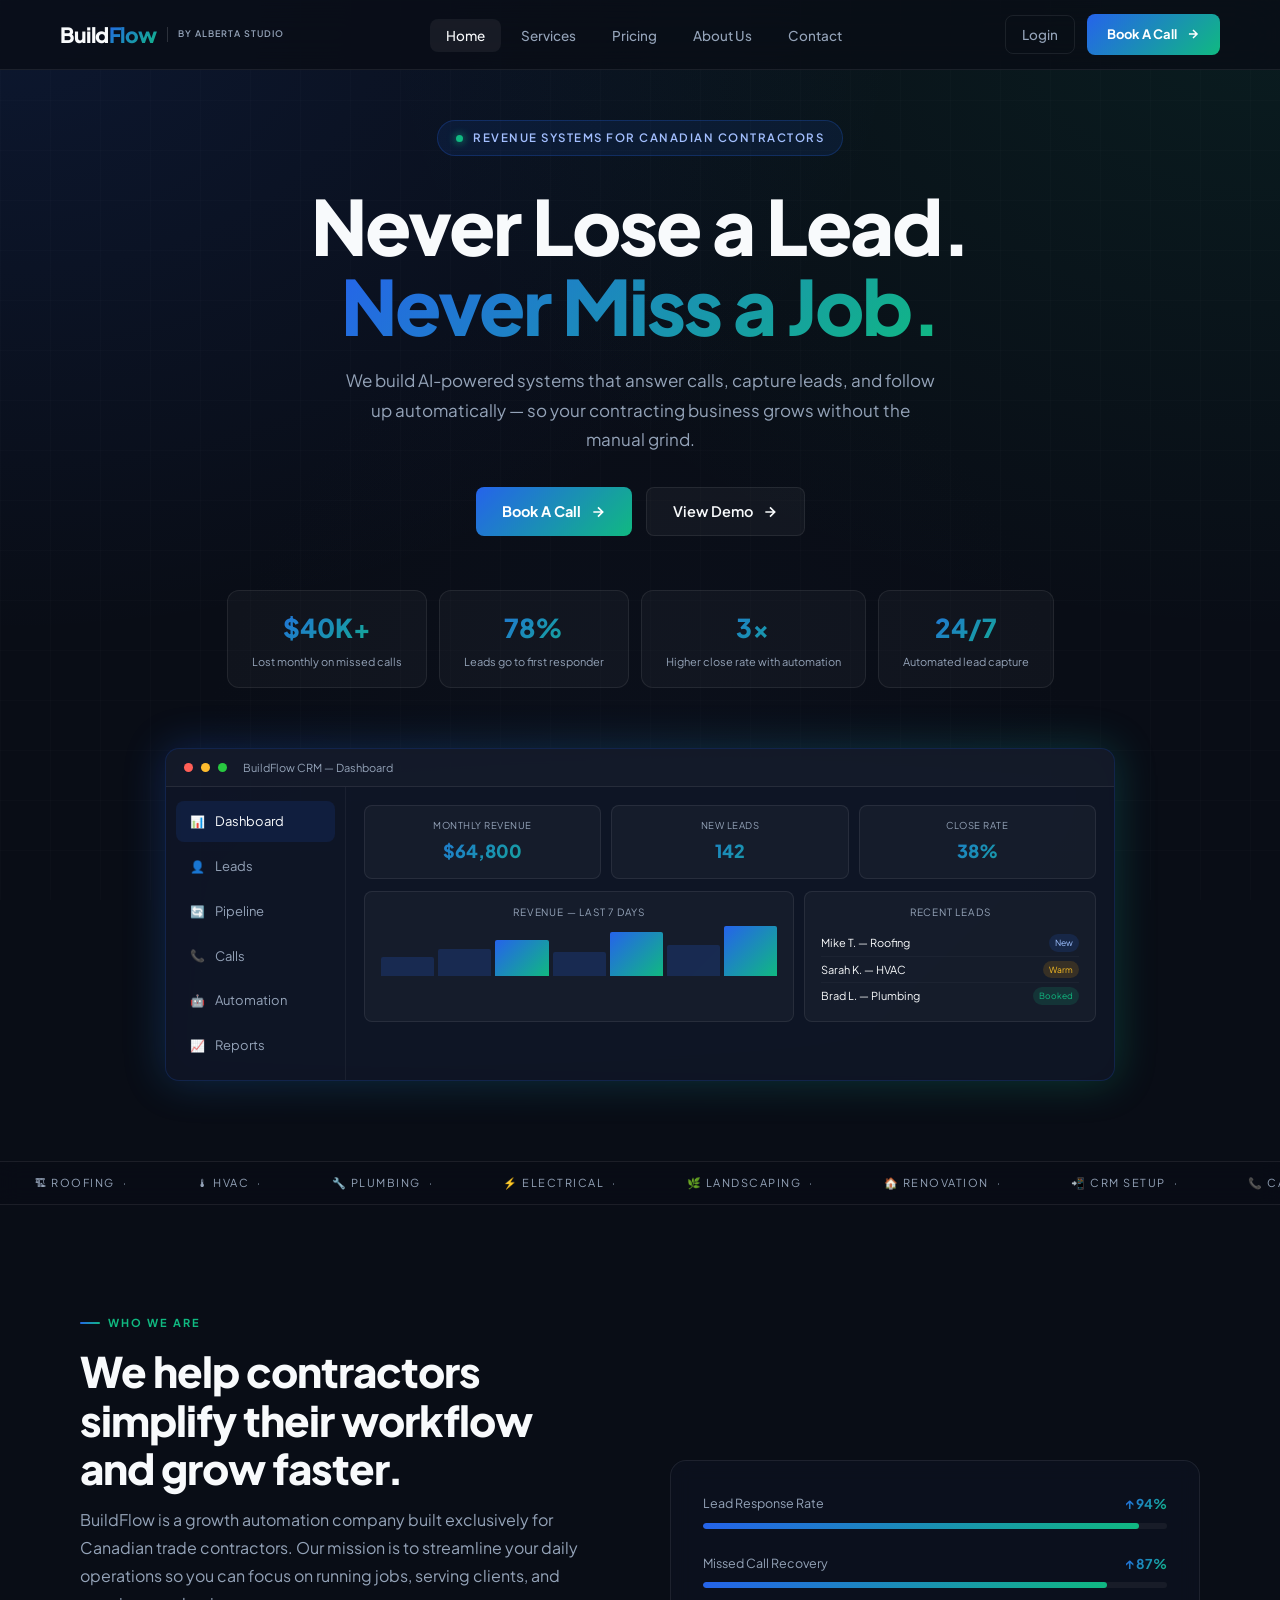
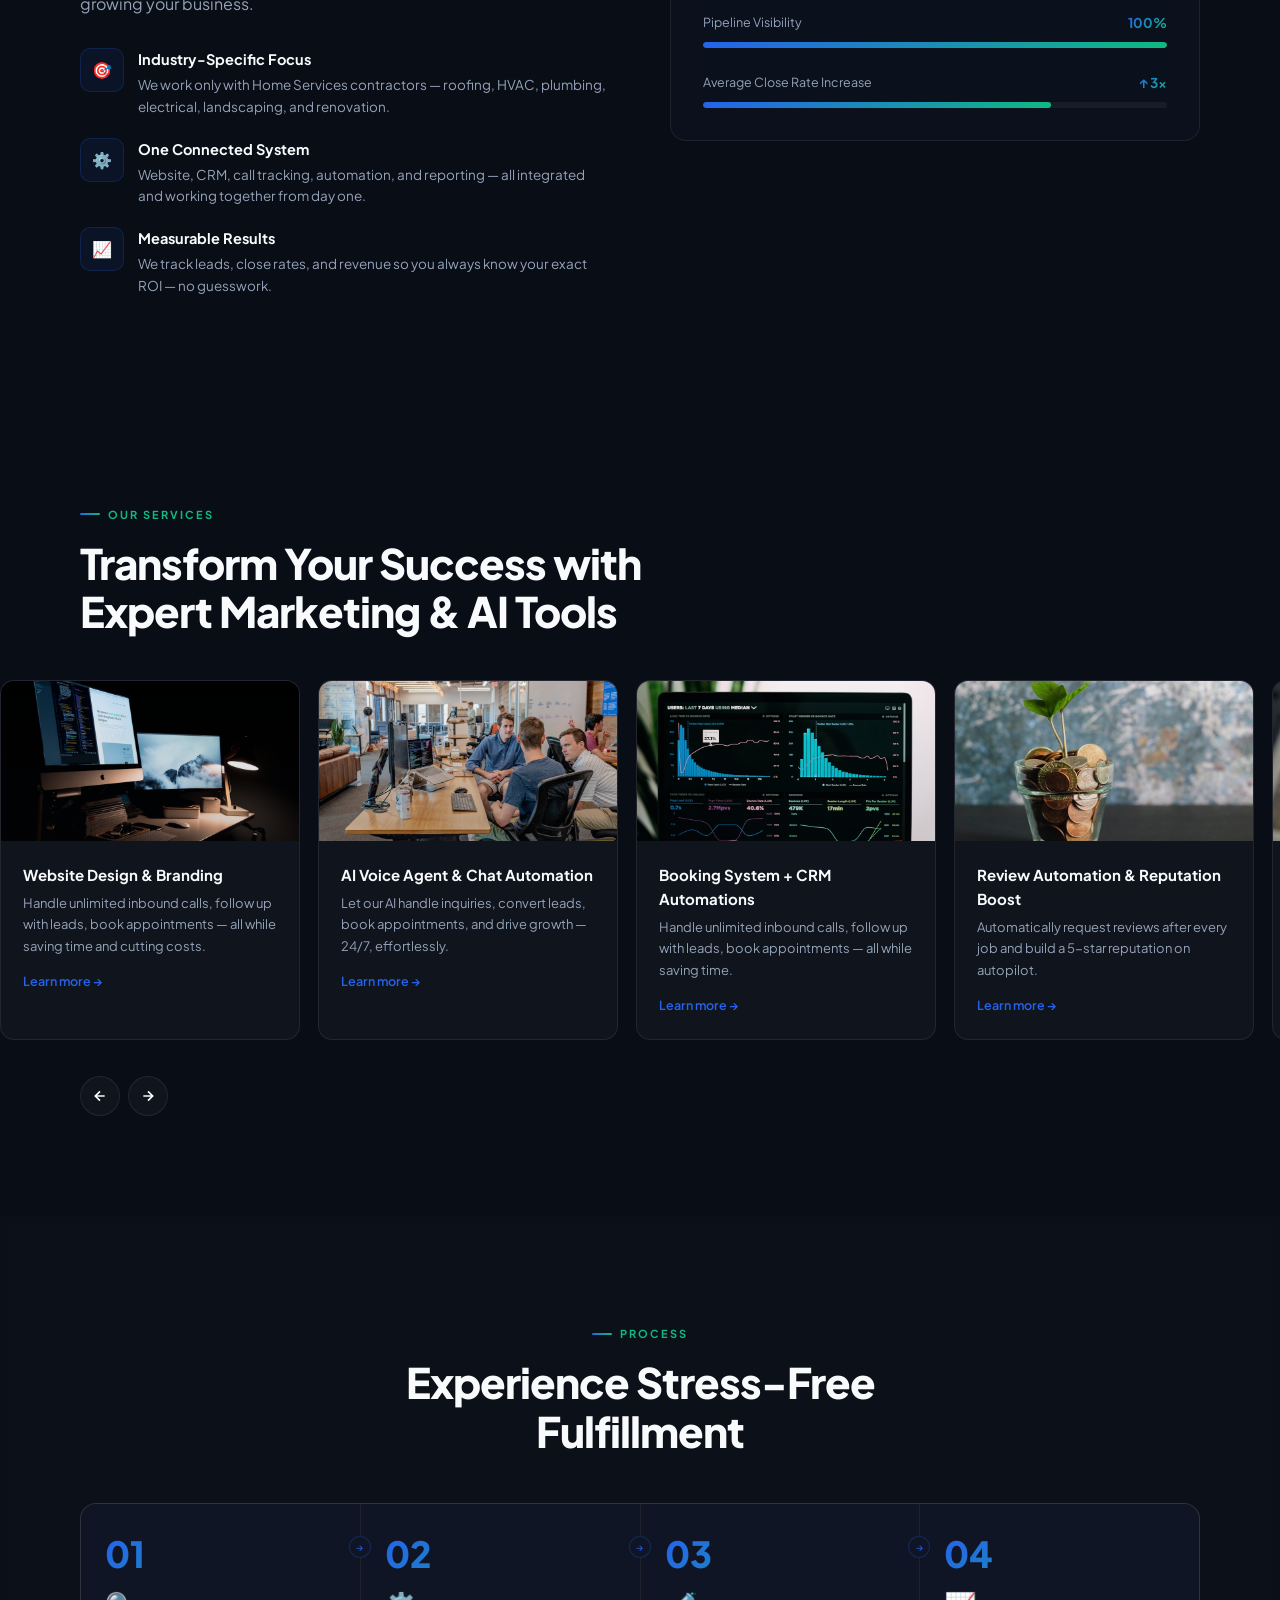
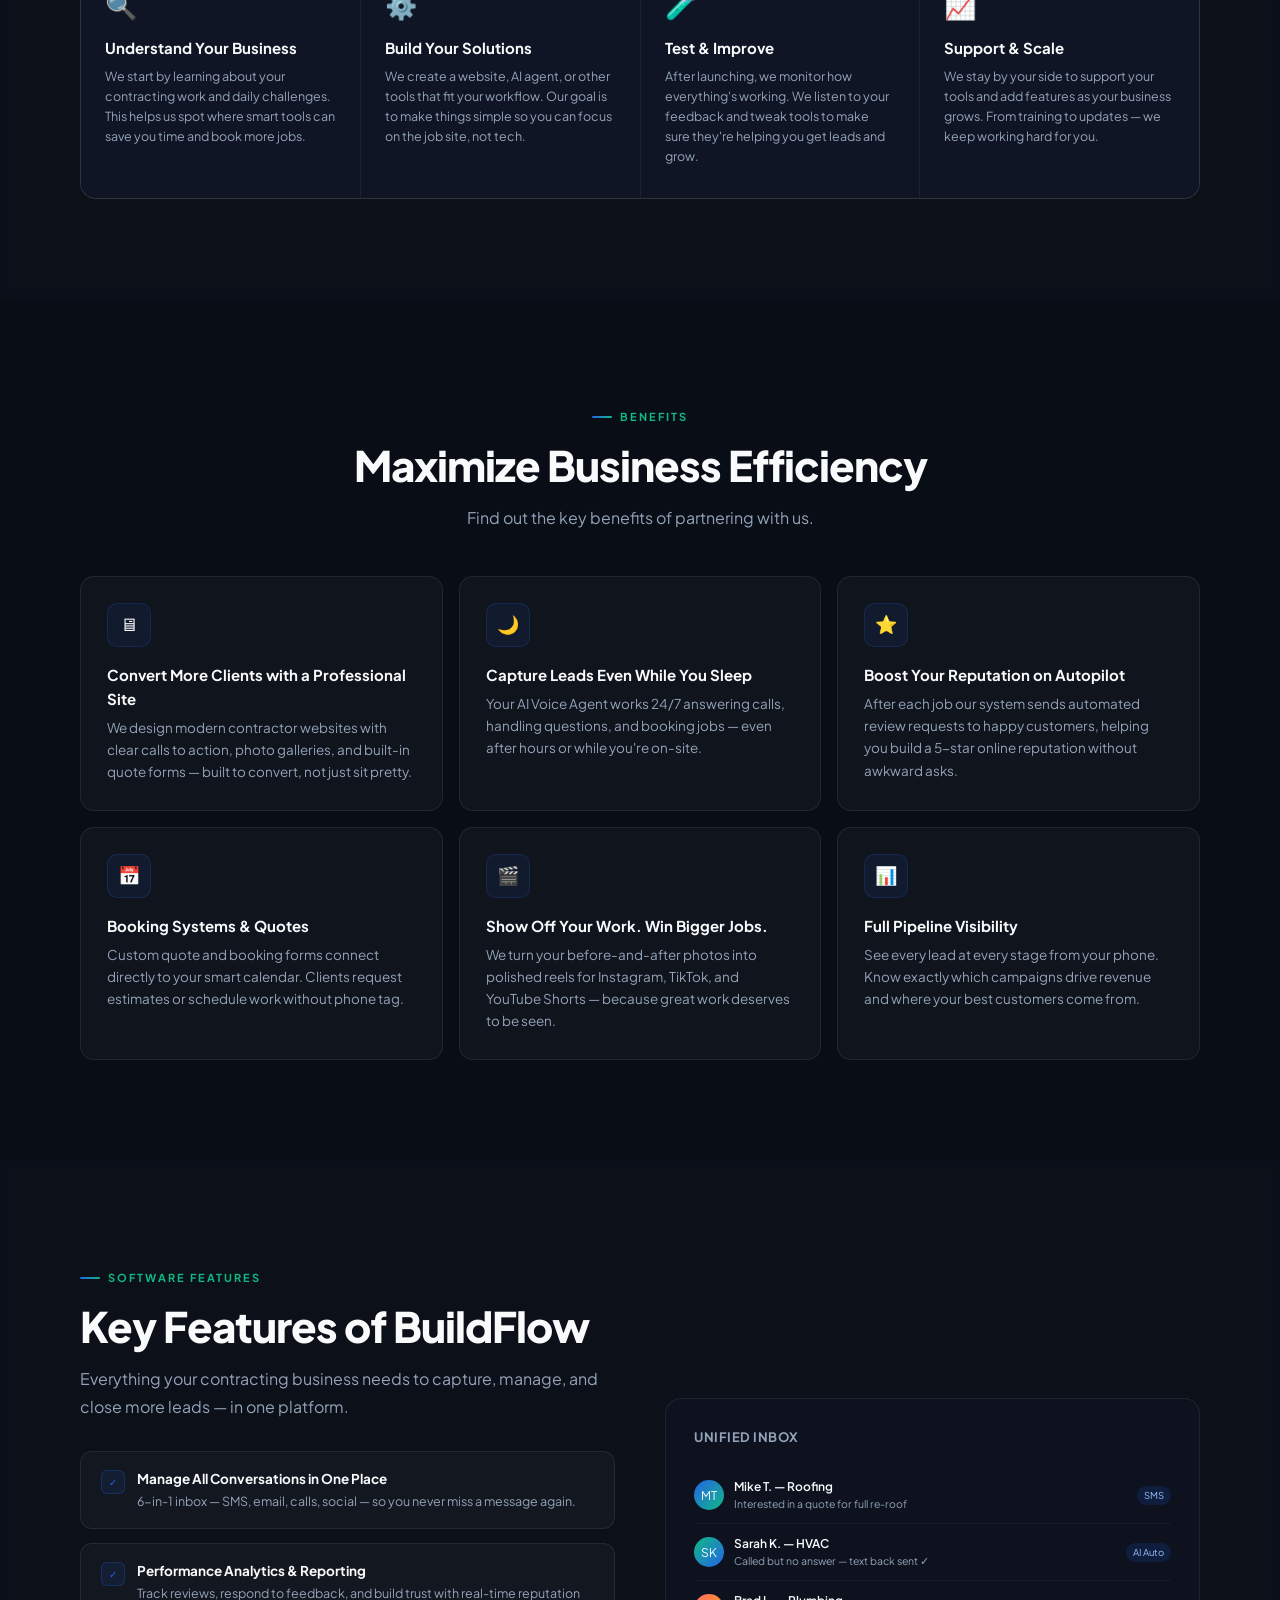
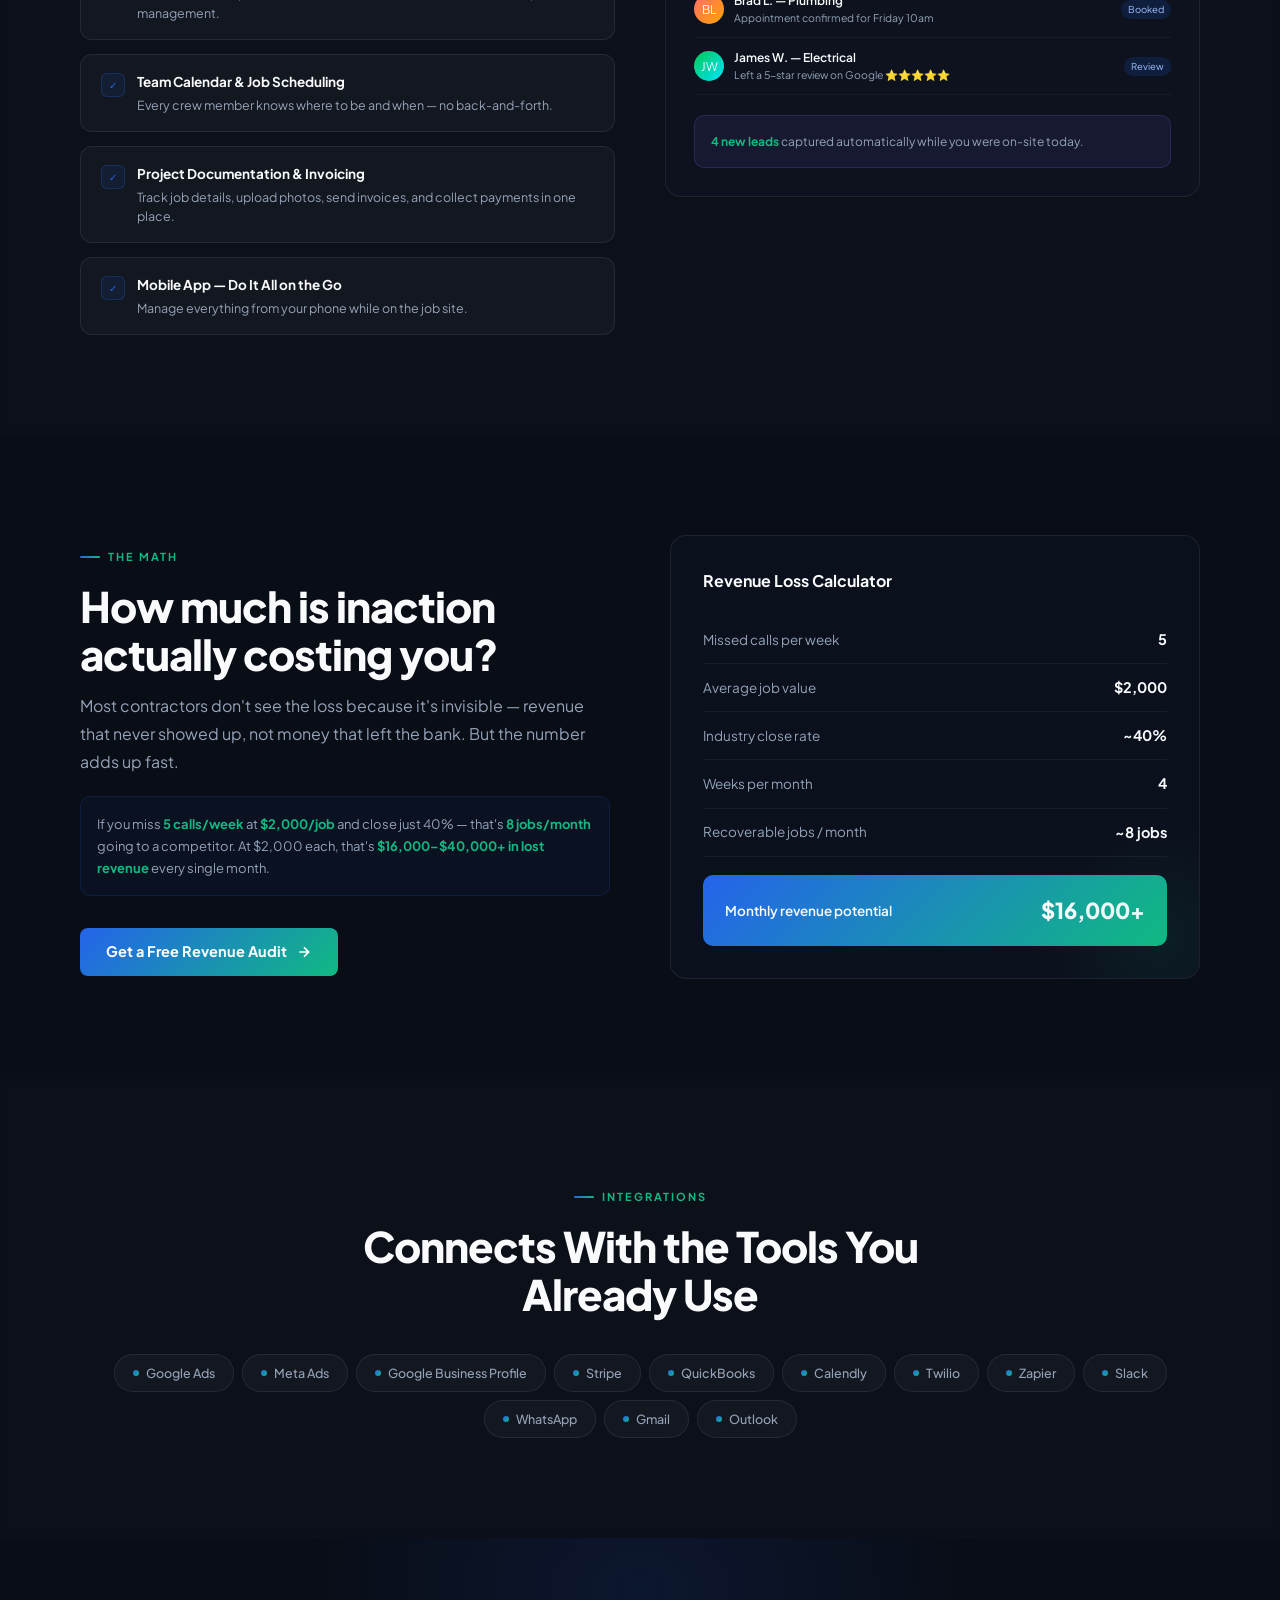
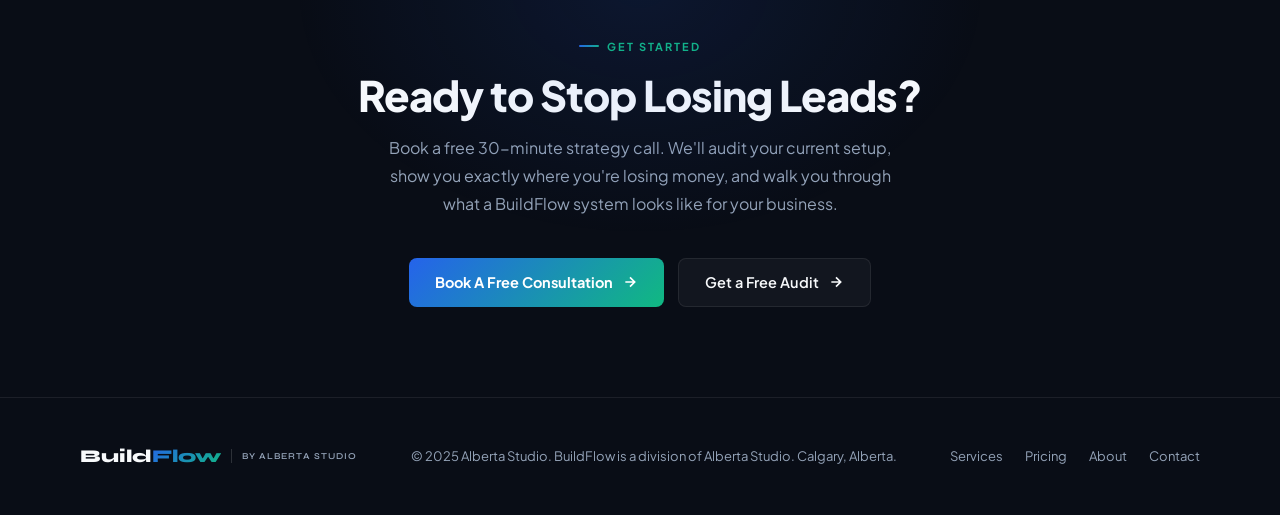
==== commit c3418e21: "Unify BuildFlow marketing site: shared styles, service images, favicon. - Add styles.css for all pag" ====
--- a/index.html
+++ b/index.html
@@ -7,391 +7,19 @@
 <meta name="description" content="BuildFlow builds automated revenue systems for Canadian contractors — websites, CRM, call tracking, and SMS automation that turn missed calls into closed jobs."/>
 <link rel="preconnect" href="https://fonts.googleapis.com"/>
 <link href="https://fonts.googleapis.com/css2?family=Plus+Jakarta+Sans:wght@300;400;500;600;700;800&family=Syne:wght@700;800&display=swap" rel="stylesheet"/>
-<style>
-*,*::before,*::after{box-sizing:border-box;margin:0;padding:0}
-:root{
-  --bg:#05060f;
-  --bg2:#080a18;
-  --card:rgba(255,255,255,0.04);
-  --card-border:rgba(255,255,255,0.08);
-  --white:#eef0ff;
-  --muted:#8b90b8;
-  --accent:#7b6fff;
-  --accent2:#00cfff;
-  --grad:linear-gradient(135deg,#7b6fff 0%,#00cfff 100%);
-  --grad-r:linear-gradient(135deg,#00cfff 0%,#7b6fff 100%);
-  --glow:0 0 40px rgba(123,111,255,0.35);
-  --glow2:0 0 40px rgba(0,207,255,0.3);
-}
-html{scroll-behavior:smooth}
-body{background:var(--bg);color:var(--white);font-family:'Plus Jakarta Sans',sans-serif;overflow-x:hidden;line-height:1.6}
-::-webkit-scrollbar{width:3px}
-::-webkit-scrollbar-thumb{background:var(--accent);border-radius:3px}
-
-/* ═══ GALAXY BACKGROUND ═══ */
-#galaxy-canvas{position:fixed;top:0;left:0;width:100%;height:100%;z-index:0;pointer-events:none}
-.page-content{position:relative;z-index:1}
-
-/* ═══ NAV ═══ */
-nav{
-  position:fixed;top:0;left:0;right:0;z-index:100;
-  height:70px;display:flex;align-items:center;justify-content:space-between;
-  padding:0 60px;
-  background:rgba(5,6,15,0.75);
-  backdrop-filter:blur(20px);
-  border-bottom:1px solid rgba(123,111,255,0.15);
-  transition:background .3s;
-}
-.logo{font-family:'Syne',sans-serif;font-size:22px;font-weight:800;text-decoration:none;letter-spacing:-0.5px;color:var(--white)}
-.logo span{background:var(--grad);-webkit-background-clip:text;-webkit-text-fill-color:transparent;background-clip:text}
-.nav-links{display:flex;gap:4px;list-style:none}
-.nav-links a{
-  text-decoration:none;color:var(--muted);font-size:14px;font-weight:500;
-  padding:8px 16px;border-radius:8px;
-  transition:color .2s,background .2s;
-}
-.nav-links a:hover,.nav-links a.active{color:var(--white);background:rgba(255,255,255,0.06)}
-.nav-right{display:flex;align-items:center;gap:12px}
-.btn-nav-login{
-  color:var(--muted);font-size:14px;font-weight:500;text-decoration:none;
-  padding:8px 16px;border-radius:8px;border:1px solid var(--card-border);
-  transition:color .2s,border-color .2s;
-}
-.btn-nav-login:hover{color:var(--white);border-color:rgba(123,111,255,0.4)}
-
-/* ═══ GLOW BUTTON ═══ */
-.btn-glow{
-  display:inline-flex;align-items:center;gap:9px;
-  background:var(--grad);
-  color:#fff;font-weight:700;font-size:15px;
-  padding:13px 28px;border-radius:10px;
-  text-decoration:none;border:none;cursor:pointer;
-  position:relative;overflow:hidden;
-  box-shadow:0 0 0 rgba(123,111,255,0);
-  transition:transform .25s,box-shadow .25s;
-}
-.btn-glow::before{
-  content:'';position:absolute;inset:0;
-  background:linear-gradient(135deg,rgba(255,255,255,0.2),transparent);
-  opacity:0;transition:opacity .25s;
-}
-.btn-glow:hover{transform:translateY(-2px) scale(1.02);box-shadow:0 8px 32px rgba(123,111,255,0.55),0 0 0 1px rgba(255,255,255,0.1) inset}
-.btn-glow:hover::before{opacity:1}
-.btn-glow:active{transform:translateY(0) scale(0.98)}
-.btn-glow .arrow{transition:transform .25s}
-.btn-glow:hover .arrow{transform:translateX(4px)}
-
-.btn-ghost{
-  display:inline-flex;align-items:center;gap:9px;
-  background:rgba(255,255,255,0.05);
-  color:var(--white);font-weight:600;font-size:15px;
-  padding:13px 28px;border-radius:10px;
-  text-decoration:none;border:1px solid rgba(255,255,255,0.1);
-  position:relative;overflow:hidden;
-  transition:transform .25s,border-color .25s,background .25s,box-shadow .25s;
-}
-.btn-ghost::after{
-  content:'';position:absolute;inset:0;
-  background:var(--grad);opacity:0;
-  transition:opacity .3s;
-}
-.btn-ghost:hover{transform:translateY(-2px);border-color:rgba(123,111,255,0.5);background:rgba(123,111,255,0.08);box-shadow:0 4px 24px rgba(123,111,255,0.2)}
-.btn-ghost span{position:relative;z-index:1;display:flex;align-items:center;gap:9px}
-
-/* ═══ HERO ═══ */
-.hero{
-  min-height:100vh;display:flex;flex-direction:column;
-  align-items:center;justify-content:center;
-  text-align:center;padding:110px 40px 80px;
-}
-.hero-badge{
-  display:inline-flex;align-items:center;gap:10px;
-  background:rgba(123,111,255,0.12);
-  border:1px solid rgba(123,111,255,0.3);
-  color:#b8b2ff;font-size:12px;font-weight:600;
-  letter-spacing:1.8px;text-transform:uppercase;
-  padding:8px 20px;border-radius:100px;
-  margin-bottom:36px;
-  animation:fadeUp .7s ease both;
-}
-.live-dot{width:8px;height:8px;border-radius:50%;background:var(--accent2);box-shadow:0 0 8px var(--accent2);animation:blink 2s ease infinite}
-.hero h1{
-  font-family:'Syne',sans-serif;font-weight:800;
-  font-size:clamp(40px,6.5vw,82px);
-  letter-spacing:-2.5px;line-height:1.04;
-  max-width:860px;
-  animation:fadeUp .8s .1s ease both;
-}
-.hero h1 em{
-  font-style:normal;
-  background:var(--grad);
-  -webkit-background-clip:text;-webkit-text-fill-color:transparent;background-clip:text;
-}
-.hero-sub{
-  font-size:clamp(15px,1.8vw,18px);font-weight:400;color:var(--muted);
-  max-width:560px;margin:24px auto 0;line-height:1.85;
-  animation:fadeUp .8s .2s ease both;
-}
-.hero-btns{
-  display:flex;gap:14px;margin-top:44px;flex-wrap:wrap;justify-content:center;
-  animation:fadeUp .8s .3s ease both;
-}
-.hero-stats{
-  display:flex;gap:10px;margin-top:60px;flex-wrap:wrap;justify-content:center;
-  animation:fadeUp .8s .4s ease both;
-}
-.h-stat{
-  background:rgba(255,255,255,0.04);
-  border:1px solid rgba(255,255,255,0.07);
-  border-radius:14px;padding:18px 28px;text-align:center;
-  backdrop-filter:blur(12px);
-  transition:border-color .3s,transform .3s;
-}
-.h-stat:hover{border-color:rgba(123,111,255,0.35);transform:translateY(-3px)}
-.h-stat-num{font-family:'Syne',sans-serif;font-size:30px;font-weight:800;background:var(--grad);-webkit-background-clip:text;-webkit-text-fill-color:transparent;background-clip:text}
-.h-stat-lbl{font-size:11px;color:var(--muted);margin-top:4px}
-
-/* DASHBOARD MOCKUP */
-.hero-dash-wrap{
-  margin-top:70px;width:100%;max-width:1000px;position:relative;
-  animation:fadeUp .9s .5s ease both;
-}
-.hero-dash-glow{
-  position:absolute;inset:-3px;border-radius:22px;
-  background:var(--grad);filter:blur(24px);opacity:0.35;z-index:-1;
-  animation:pulseGlow 4s ease-in-out infinite;
-}
-.hero-dash{
-  background:rgba(8,10,24,0.95);
-  border:1px solid rgba(123,111,255,0.25);
-  border-radius:18px;overflow:hidden;
-}
-.dash-bar{
-  display:flex;align-items:center;gap:8px;padding:12px 20px;
-  background:rgba(255,255,255,0.03);border-bottom:1px solid rgba(255,255,255,0.06);
-}
-.dash-dot{width:10px;height:10px;border-radius:50%}
-.dash-inner{display:flex;min-height:280px}
-.dash-side{width:190px;flex-shrink:0;border-right:1px solid rgba(255,255,255,0.05);padding:16px 12px;display:flex;flex-direction:column;gap:6px}
-.ds-item{display:flex;align-items:center;gap:10px;padding:9px 12px;border-radius:8px;font-size:12px;color:var(--muted);cursor:default;transition:background .2s}
-.ds-item.on{background:rgba(123,111,255,0.15);color:var(--white)}
-.ds-item:hover:not(.on){background:rgba(255,255,255,0.04)}
-.ds-icon{font-size:13px}
-.dash-main{flex:1;padding:20px;display:flex;flex-direction:column;gap:14px}
-.dm-row{display:flex;gap:12px}
-.dm-card{background:rgba(255,255,255,0.04);border:1px solid rgba(255,255,255,0.07);border-radius:10px;padding:14px 18px;flex:1}
-.dm-label{font-size:10px;color:var(--muted);margin-bottom:5px;text-transform:uppercase;letter-spacing:.8px}
-.dm-val{font-family:'Syne',sans-serif;font-size:20px;font-weight:800;background:var(--grad);-webkit-background-clip:text;-webkit-text-fill-color:transparent;background-clip:text}
-.dm-chart{background:rgba(255,255,255,0.04);border:1px solid rgba(255,255,255,0.07);border-radius:10px;padding:14px 18px;flex:2}
-.dm-bars{display:flex;align-items:flex-end;gap:5px;height:60px;margin-top:8px}
-.db{border-radius:3px 3px 0 0;flex:1;background:rgba(123,111,255,0.2)}
-.db.hi{background:var(--grad)}
-.dm-leads{background:rgba(255,255,255,0.04);border:1px solid rgba(255,255,255,0.07);border-radius:10px;padding:14px 18px;flex:1.4}
-.dl-row{display:flex;justify-content:space-between;align-items:center;padding:5px 0;border-bottom:1px solid rgba(255,255,255,0.04);font-size:11px}
-.dl-row:last-child{border:none}
-.dl-tag{font-size:9px;padding:2px 7px;border-radius:100px}
-.dl-tag.new{background:rgba(123,111,255,0.2);color:#a89fff}
-.dl-tag.warm{background:rgba(255,170,0,0.15);color:#ffba45}
-.dl-tag.booked{background:rgba(0,207,255,0.15);color:var(--accent2)}
-
-/* ═══ TICKER ═══ */
-.ticker-wrap{overflow:hidden;border-top:1px solid rgba(255,255,255,0.05);border-bottom:1px solid rgba(255,255,255,0.05);padding:13px 0;background:rgba(8,10,24,0.6);backdrop-filter:blur(10px)}
-.ticker-track{display:flex;width:max-content;animation:ticker 40s linear infinite}
-.ticker-item{display:flex;align-items:center;gap:10px;padding:0 40px;font-size:12px;letter-spacing:1.8px;text-transform:uppercase;color:var(--muted);white-space:nowrap}
-.ticker-sep{color:rgba(123,111,255,0.5);font-size:16px}
-
-/* ═══ SECTIONS ═══ */
-.section{padding:100px 80px}
-.section.alt{background:rgba(255,255,255,0.015)}
-.sec-eyebrow{display:inline-flex;align-items:center;gap:10px;font-size:11px;font-weight:700;letter-spacing:2.5px;text-transform:uppercase;color:var(--accent2);margin-bottom:18px}
-.sec-eyebrow::before{content:'';width:28px;height:2px;background:var(--grad);border-radius:2px}
-.sec-h{font-family:'Syne',sans-serif;font-size:clamp(28px,3.5vw,46px);font-weight:800;letter-spacing:-1.5px;line-height:1.1;max-width:600px}
-.sec-p{font-size:17px;font-weight:400;color:var(--muted);max-width:520px;margin-top:16px;line-height:1.8}
-.ctr{text-align:center}
-.ctr .sec-h,.ctr .sec-p{margin-left:auto;margin-right:auto}
-.ctr .sec-eyebrow{justify-content:center}
-
-/* ═══ WHO WE ARE ═══ */
-.who-grid{display:grid;grid-template-columns:1fr 1fr;gap:70px;align-items:center;margin-top:0}
-.who-feats{display:flex;flex-direction:column;gap:22px;margin-top:38px}
-.who-feat{display:flex;gap:16px}
-.wf-icon{width:46px;height:46px;border-radius:12px;background:rgba(123,111,255,0.1);border:1px solid rgba(123,111,255,0.2);display:flex;align-items:center;justify-content:center;font-size:18px;flex-shrink:0;transition:background .3s,transform .3s}
-.who-feat:hover .wf-icon{background:rgba(123,111,255,0.2);transform:scale(1.1)}
-.wf-title{font-weight:700;font-size:15px;margin-bottom:4px}
-.wf-desc{font-size:14px;color:var(--muted);line-height:1.65}
-/* metrics card */
-.metrics-card{background:rgba(255,255,255,0.03);border:1px solid rgba(255,255,255,0.08);border-radius:20px;padding:36px;backdrop-filter:blur(10px)}
-.metric-item{margin-bottom:26px}
-.metric-item:last-child{margin-bottom:0}
-.metric-top{display:flex;justify-content:space-between;margin-bottom:10px}
-.metric-lbl{font-size:13px;color:var(--muted)}
-.metric-val{font-family:'Syne',sans-serif;font-size:14px;font-weight:800;background:var(--grad);-webkit-background-clip:text;-webkit-text-fill-color:transparent;background-clip:text}
-.prog{height:7px;background:rgba(255,255,255,0.06);border-radius:100px;overflow:hidden}
-.prog-fill{height:100%;border-radius:100px;background:var(--grad);width:0;transition:width 1.6s cubic-bezier(.25,.46,.45,.94)}
-
-/* ═══ SERVICES SLIDER ═══ */
-.svc-section{padding:100px 0}
-.svc-header{padding:0 80px;margin-bottom:50px}
-.svc-slider{display:flex;gap:20px;padding:0 80px 24px;overflow-x:auto;scroll-snap-type:x mandatory;scroll-behavior:smooth;scrollbar-width:none}
-.svc-slider::-webkit-scrollbar{display:none}
-.svc-card{
-  flex-shrink:0;width:310px;
-  background:rgba(255,255,255,0.03);
-  border:1px solid rgba(255,255,255,0.08);
-  border-radius:18px;overflow:hidden;
-  scroll-snap-align:start;
-  transition:transform .35s,border-color .35s,box-shadow .35s;
-  cursor:default;
-}
-.svc-card:hover{transform:translateY(-8px);border-color:rgba(123,111,255,0.4);box-shadow:0 20px 60px rgba(123,111,255,0.18)}
-.svc-img{height:170px;display:flex;align-items:center;justify-content:center;font-size:52px;position:relative;overflow:hidden}
-.svc-img-bg{position:absolute;inset:0;opacity:0.1;background:var(--grad);transition:opacity .35s}
-.svc-card:hover .svc-img-bg{opacity:0.18}
-.svc-body{padding:24px}
-.svc-title{font-weight:700;font-size:16px;margin-bottom:8px}
-.svc-desc{font-size:13.5px;color:var(--muted);line-height:1.7}
-.svc-link{display:inline-flex;align-items:center;gap:6px;margin-top:16px;font-size:13px;font-weight:600;color:var(--accent);text-decoration:none;transition:gap .25s,color .25s}
-.svc-link:hover{gap:10px;color:var(--accent2)}
-.svc-controls{display:flex;gap:10px;padding:0 80px;margin-top:20px}
-.svc-btn{
-  width:44px;height:44px;border-radius:50%;
-  background:rgba(255,255,255,0.04);
-  border:1px solid rgba(255,255,255,0.08);
-  display:flex;align-items:center;justify-content:center;
-  cursor:pointer;color:var(--white);
-  transition:background .2s,border-color .2s,box-shadow .2s;
-}
-.svc-btn:hover{background:rgba(123,111,255,0.15);border-color:rgba(123,111,255,0.4);box-shadow:0 0 16px rgba(123,111,255,0.25)}
-
-/* ═══ PROCESS ═══ */
-.process-grid{display:grid;grid-template-columns:repeat(4,1fr);gap:1px;background:rgba(255,255,255,0.06);border:1px solid rgba(255,255,255,0.06);border-radius:18px;overflow:hidden;margin-top:56px}
-.proc-step{background:var(--bg2);padding:36px 28px;position:relative;transition:background .3s}
-.proc-step:hover{background:rgba(123,111,255,0.07)}
-.proc-num{font-family:'Syne',sans-serif;font-size:42px;font-weight:800;background:var(--grad);-webkit-background-clip:text;-webkit-text-fill-color:transparent;background-clip:text;line-height:1;margin-bottom:16px}
-.proc-icon{font-size:28px;margin-bottom:12px}
-.proc-title{font-weight:700;font-size:16px;margin-bottom:8px}
-.proc-desc{font-size:13px;color:var(--muted);line-height:1.7}
-.proc-arrow{position:absolute;top:36px;right:-13px;width:26px;height:26px;background:var(--bg2);border:1px solid rgba(123,111,255,0.3);border-radius:50%;display:flex;align-items:center;justify-content:center;font-size:11px;color:var(--accent);z-index:2}
-.proc-step:last-child .proc-arrow{display:none}
-
-/* ═══ BENEFITS ═══ */
-.benefits-grid{display:grid;grid-template-columns:repeat(3,1fr);gap:18px;margin-top:52px}
-.ben-card{background:rgba(255,255,255,0.03);border:1px solid rgba(255,255,255,0.07);border-radius:16px;padding:30px;transition:transform .3s,border-color .3s,box-shadow .3s}
-.ben-card:hover{transform:translateY(-5px);border-color:rgba(123,111,255,0.3);box-shadow:0 12px 40px rgba(123,111,255,0.12)}
-.ben-icon{width:50px;height:50px;border-radius:12px;background:rgba(123,111,255,0.1);border:1px solid rgba(123,111,255,0.2);display:flex;align-items:center;justify-content:center;font-size:20px;margin-bottom:18px;transition:transform .3s}
-.ben-card:hover .ben-icon{transform:scale(1.1) rotate(5deg)}
-.ben-title{font-weight:700;font-size:16px;margin-bottom:8px}
-.ben-desc{font-size:14px;color:var(--muted);line-height:1.7}
-
-/* ═══ FEATURES (KEY) ═══ */
-.features-grid{display:grid;grid-template-columns:1fr 1fr;gap:50px;align-items:center;margin-top:0}
-.feat-list{display:flex;flex-direction:column;gap:16px;margin-top:36px}
-.feat-item{
-  display:flex;gap:14px;align-items:flex-start;
-  background:rgba(255,255,255,0.03);border:1px solid rgba(255,255,255,0.07);
-  border-radius:14px;padding:20px 22px;
-  transition:border-color .3s,background .3s;cursor:default;
-}
-.feat-item:hover{border-color:rgba(123,111,255,0.3);background:rgba(123,111,255,0.05)}
-.feat-check{width:28px;height:28px;border-radius:8px;background:rgba(123,111,255,0.15);border:1px solid rgba(123,111,255,0.3);display:flex;align-items:center;justify-content:center;font-size:12px;flex-shrink:0;margin-top:2px}
-.feat-t{font-weight:700;font-size:14px;margin-bottom:4px}
-.feat-d{font-size:13px;color:var(--muted);line-height:1.6}
-/* right visual */
-.feat-visual{background:rgba(255,255,255,0.03);border:1px solid rgba(255,255,255,0.07);border-radius:20px;padding:32px;position:relative;overflow:hidden}
-.feat-visual::before{content:'';position:absolute;top:-60px;right:-60px;width:200px;height:200px;background:radial-gradient(circle,rgba(123,111,255,0.15),transparent 70%)}
-.inbox-item{display:flex;align-items:center;gap:12px;padding:12px 0;border-bottom:1px solid rgba(255,255,255,0.05)}
-.inbox-item:last-child{border:none}
-.inbox-avatar{width:34px;height:34px;border-radius:50%;background:var(--grad);display:flex;align-items:center;justify-content:center;font-size:13px;flex-shrink:0}
-.inbox-name{font-size:13px;font-weight:600}
-.inbox-msg{font-size:11px;color:var(--muted)}
-.inbox-badge{margin-left:auto;font-size:10px;padding:3px 8px;border-radius:100px;background:rgba(123,111,255,0.2);color:var(--accent);white-space:nowrap}
-
-/* ═══ ROI ═══ */
-.roi-grid{display:grid;grid-template-columns:1fr 1fr;gap:70px;align-items:center}
-.roi-box{background:rgba(255,255,255,0.03);border:1px solid rgba(255,255,255,0.08);border-radius:20px;padding:38px;position:relative;overflow:hidden}
-.roi-box::after{content:'';position:absolute;bottom:-100px;right:-100px;width:280px;height:280px;background:radial-gradient(circle,rgba(0,207,255,0.08),transparent 70%)}
-.roi-r{display:flex;justify-content:space-between;align-items:center;padding:15px 0;border-bottom:1px solid rgba(255,255,255,0.06)}
-.roi-r:last-of-type{border:none}
-.roi-rl{font-size:14px;color:var(--muted)}
-.roi-rv{font-weight:700;font-size:15px}
-.roi-total{margin-top:20px;padding:22px 24px;background:var(--grad);border-radius:12px;display:flex;justify-content:space-between;align-items:center}
-.roi-tl{font-weight:600;font-size:14px}
-.roi-tv{font-family:'Syne',sans-serif;font-size:24px;font-weight:800}
-.roi-highlight{margin-top:24px;padding:20px;background:rgba(123,111,255,0.08);border:1px solid rgba(123,111,255,0.2);border-radius:12px;font-size:14px;line-height:1.8;color:var(--muted)}
-.roi-highlight strong{color:var(--accent2)}
-
-/* ═══ INTEGRATIONS ═══ */
-.int-pills{display:flex;gap:10px;flex-wrap:wrap;justify-content:center;margin-top:40px}
-.int-pill{background:rgba(255,255,255,0.04);border:1px solid rgba(255,255,255,0.08);border-radius:100px;padding:10px 20px;font-size:13px;font-weight:500;color:var(--muted);display:flex;align-items:center;gap:8px;transition:border-color .2s,color .2s,background .2s,transform .2s}
-.int-pill:hover{border-color:rgba(123,111,255,0.4);color:var(--white);background:rgba(123,111,255,0.08);transform:translateY(-2px)}
-.int-d{width:7px;height:7px;border-radius:50%;background:var(--grad);flex-shrink:0}
-
-/* ═══ CTA BANNER ═══ */
-.cta-section{
-  padding:100px 80px;text-align:center;
-  position:relative;overflow:hidden;
-}
-.cta-section::before{
-  content:'';position:absolute;top:-200px;left:50%;transform:translateX(-50%);
-  width:700px;height:500px;
-  background:radial-gradient(ellipse,rgba(123,111,255,0.18) 0%,transparent 70%);
-  pointer-events:none;
-}
-.cta-section .sec-h{max-width:640px;margin:0 auto 16px}
-.cta-section .sec-p{margin:0 auto 44px}
-.cta-btns{display:flex;gap:14px;justify-content:center;flex-wrap:wrap}
-
-/* ═══ FOOTER ═══ */
-footer{padding:44px 80px;border-top:1px solid rgba(255,255,255,0.06);display:flex;justify-content:space-between;align-items:center;flex-wrap:wrap;gap:16px}
-.footer-logo{font-family:'Syne',sans-serif;font-size:18px;font-weight:800;text-decoration:none;color:var(--white)}
-.footer-logo span{background:var(--grad);-webkit-background-clip:text;-webkit-text-fill-color:transparent;background-clip:text}
-.footer-copy{font-size:13px;color:var(--muted)}
-.footer-links{display:flex;gap:22px}
-.footer-links a{font-size:13px;color:var(--muted);text-decoration:none;transition:color .2s}
-.footer-links a:hover{color:var(--white)}
-
-/* ═══ REVEAL ═══ */
-.reveal{opacity:0;transform:translateY(28px);transition:opacity .75s ease,transform .75s ease}
-.reveal.in{opacity:1;transform:none}
-.d1{transition-delay:.08s}.d2{transition-delay:.16s}.d3{transition-delay:.24s}.d4{transition-delay:.32s}
-
-/* ═══ ANIMATIONS ═══ */
-@keyframes fadeUp{from{opacity:0;transform:translateY(24px)}to{opacity:1;transform:none}}
-@keyframes ticker{from{transform:translateX(0)}to{transform:translateX(-50%)}}
-@keyframes blink{0%,100%{opacity:1}50%{opacity:.3}}
-@keyframes pulseGlow{0%,100%{opacity:.35}50%{opacity:.55}}
-@keyframes floatY{0%,100%{transform:translateY(0)}50%{transform:translateY(-14px)}}
-
-/* ═══ RESPONSIVE ═══ */
-@media(max-width:1100px){
-  .section{padding:80px 32px}
-  nav{padding:0 24px}
-  .nav-links{display:none}
-  .svc-header,.svc-slider,.svc-controls{padding-left:32px;padding-right:32px}
-  .who-grid,.roi-grid,.features-grid{grid-template-columns:1fr}
-  .process-grid{grid-template-columns:1fr 1fr}
-  .benefits-grid{grid-template-columns:1fr 1fr}
-  .cta-section,footer{padding-left:32px;padding-right:32px}
-}
-@media(max-width:640px){
-  .process-grid,.benefits-grid{grid-template-columns:1fr}
-  .hero h1{letter-spacing:-1px}
-  .hero-stats{flex-direction:column;align-items:center}
-  .dash-side{display:none}
-  .proc-arrow{display:none}
-}
-</style>
+<link rel="icon" href="favicon.svg" type="image/svg+xml"/>
+<link rel="apple-touch-icon" href="favicon.svg"/>
+<link rel="stylesheet" href="styles.css">
 </head>
 <body>
 
-<!-- GALAXY CANVAS -->
-<canvas id="galaxy-canvas"></canvas>
+<div class="bg-grid"></div>
 
 <div class="page-content">
 
 <!-- NAV -->
 <nav>
-  <a href="index.html" class="logo">Build<span>Flow</span></a>
+  <a href="index.html" class="logo">Build<span>Flow</span><span class="logo-sub">by Alberta Studio</span></a>
   <ul class="nav-links">
     <li><a href="index.html" class="active">Home</a></li>
     <li><a href="services.html">Services</a></li>
@@ -400,7 +28,7 @@
     <li><a href="contact.html">Contact</a></li>
   </ul>
   <div class="nav-right">
-    <a href="#" class="btn-nav-login">Login</a>
+    <a href="login.html" class="btn-nav-login">Login</a>
     <a href="#cta" class="btn-glow" style="font-size:13px;padding:10px 20px">
       Book A Call
       <svg class="arrow" width="14" height="14" fill="none" stroke="currentColor" stroke-width="2.5" viewBox="0 0 24 24"><path d="M5 12h14M12 5l7 7-7 7"/></svg>
@@ -541,14 +169,14 @@
     <h2 class="sec-h">Transform Your Success with Expert Marketing &amp; AI Tools</h2>
   </div>
   <div class="svc-slider" id="svcSlider">
-    <div class="svc-card"><div class="svc-img"><div class="svc-img-bg"></div>🌐</div><div class="svc-body"><div class="svc-title">Website Design &amp; Branding</div><div class="svc-desc">Handle unlimited inbound calls, follow up with leads, book appointments — all while saving time and cutting costs.</div><a href="services.html" class="svc-link">Learn more →</a></div></div>
-    <div class="svc-card"><div class="svc-img"><div class="svc-img-bg"></div>🤖</div><div class="svc-body"><div class="svc-title">AI Voice Agent &amp; Chat Automation</div><div class="svc-desc">Let our AI handle inquiries, convert leads, book appointments, and drive growth — 24/7, effortlessly.</div><a href="services.html" class="svc-link">Learn more →</a></div></div>
-    <div class="svc-card"><div class="svc-img"><div class="svc-img-bg"></div>📋</div><div class="svc-body"><div class="svc-title">Booking System + CRM Automations</div><div class="svc-desc">Handle unlimited inbound calls, follow up with leads, book appointments — all while saving time.</div><a href="services.html" class="svc-link">Learn more →</a></div></div>
-    <div class="svc-card"><div class="svc-img"><div class="svc-img-bg"></div>⭐</div><div class="svc-body"><div class="svc-title">Review Automation &amp; Reputation Boost</div><div class="svc-desc">Automatically request reviews after every job and build a 5-star reputation on autopilot.</div><a href="services.html" class="svc-link">Learn more →</a></div></div>
-    <div class="svc-card"><div class="svc-img"><div class="svc-img-bg"></div>📍</div><div class="svc-body"><div class="svc-title">Google Business Profile Setup</div><div class="svc-desc">Optimize your Google presence so local customers find you first when they need a contractor.</div><a href="services.html" class="svc-link">Learn more →</a></div></div>
-    <div class="svc-card"><div class="svc-img"><div class="svc-img-bg"></div>📞</div><div class="svc-body"><div class="svc-title">Call Tracking &amp; CTI</div><div class="svc-desc">Know exactly which ads and pages drive phone calls. Every call logged, recorded, and attributed automatically.</div><a href="services.html" class="svc-link">Learn more →</a></div></div>
-    <div class="svc-card"><div class="svc-img"><div class="svc-img-bg"></div>💬</div><div class="svc-body"><div class="svc-title">Missed Call Text-Back</div><div class="svc-desc">Miss a call? An automated SMS fires within 60 seconds — keeping the lead warm while you call back.</div><a href="services.html" class="svc-link">Learn more →</a></div></div>
-    <div class="svc-card"><div class="svc-img"><div class="svc-img-bg"></div>📊</div><div class="svc-body"><div class="svc-title">Analytics &amp; Reporting Dashboard</div><div class="svc-desc">Revenue, close rate, cost-per-lead — all in one real-time dashboard so you know what's working.</div><a href="services.html" class="svc-link">Learn more →</a></div></div>
+    <div class="svc-card"><div class="svc-img"><img src="images/services/01-website.jpg" alt="Website design for contractors" width="600" height="400" loading="lazy"/><div class="svc-img-bg"></div></div><div class="svc-body"><div class="svc-title">Website Design &amp; Branding</div><div class="svc-desc">Handle unlimited inbound calls, follow up with leads, book appointments — all while saving time and cutting costs.</div><a href="services.html" class="svc-link">Learn more →</a></div></div>
+    <div class="svc-card"><div class="svc-img"><img src="images/services/02-ai-voice.jpg" alt="AI voice agent for contractors" width="600" height="400" loading="lazy"/><div class="svc-img-bg"></div></div><div class="svc-body"><div class="svc-title">AI Voice Agent &amp; Chat Automation</div><div class="svc-desc">Let our AI handle inquiries, convert leads, book appointments, and drive growth — 24/7, effortlessly.</div><a href="services.html" class="svc-link">Learn more →</a></div></div>
+    <div class="svc-card"><div class="svc-img"><img src="images/services/03-crm-booking.jpg" alt="CRM and booking dashboard" width="600" height="400" loading="lazy"/><div class="svc-img-bg"></div></div><div class="svc-body"><div class="svc-title">Booking System + CRM Automations</div><div class="svc-desc">Handle unlimited inbound calls, follow up with leads, book appointments — all while saving time.</div><a href="services.html" class="svc-link">Learn more →</a></div></div>
+    <div class="svc-card"><div class="svc-img"><img src="images/services/04-reviews.jpg" alt="Customer review automation" width="600" height="400" loading="lazy"/><div class="svc-img-bg"></div></div><div class="svc-body"><div class="svc-title">Review Automation &amp; Reputation Boost</div><div class="svc-desc">Automatically request reviews after every job and build a 5-star reputation on autopilot.</div><a href="services.html" class="svc-link">Learn more →</a></div></div>
+    <div class="svc-card"><div class="svc-img"><img src="images/services/05-google-local.jpg" alt="Google Business Profile local search" width="600" height="400" loading="lazy"/><div class="svc-img-bg"></div></div><div class="svc-body"><div class="svc-title">Google Business Profile Setup</div><div class="svc-desc">Optimize your Google presence so local customers find you first when they need a contractor.</div><a href="services.html" class="svc-link">Learn more →</a></div></div>
+    <div class="svc-card"><div class="svc-img"><img src="images/services/06-call-tracking.jpg" alt="Call tracking for contractor leads" width="600" height="400" loading="lazy"/><div class="svc-img-bg"></div></div><div class="svc-body"><div class="svc-title">Call Tracking &amp; CTI</div><div class="svc-desc">Know exactly which ads and pages drive phone calls. Every call logged, recorded, and attributed automatically.</div><a href="services.html" class="svc-link">Learn more →</a></div></div>
+    <div class="svc-card"><div class="svc-img"><img src="images/services/07-sms-followup.jpg" alt="Automated SMS follow-up on mobile" width="600" height="400" loading="lazy"/><div class="svc-img-bg"></div></div><div class="svc-body"><div class="svc-title">Missed Call Text-Back</div><div class="svc-desc">Miss a call? An automated SMS fires within 60 seconds — keeping the lead warm while you call back.</div><a href="services.html" class="svc-link">Learn more →</a></div></div>
+    <div class="svc-card"><div class="svc-img"><img src="images/services/03-crm-booking.jpg" alt="Analytics and reporting dashboard" width="600" height="400" loading="lazy"/><div class="svc-img-bg"></div></div><div class="svc-body"><div class="svc-title">Analytics &amp; Reporting Dashboard</div><div class="svc-desc">Revenue, close rate, cost-per-lead — all in one real-time dashboard so you know what's working.</div><a href="services.html" class="svc-link">Learn more →</a></div></div>
   </div>
   <div class="svc-controls">
     <button class="svc-btn" onclick="svcSlide(-1)"><svg width="16" height="16" fill="none" stroke="currentColor" stroke-width="2.5" viewBox="0 0 24 24"><path d="M19 12H5M12 19l-7-7 7-7"/></svg></button>
@@ -669,11 +297,11 @@
   <h2 class="sec-h ctr">Ready to Stop Losing Leads?</h2>
   <p class="sec-p ctr">Book a free 30-minute strategy call. We'll audit your current setup, show you exactly where you're losing money, and walk you through what a BuildFlow system looks like for your business.</p>
   <div class="cta-btns">
-    <a href="#" class="btn-glow">
+    <a href="contact.html?type=strategy" class="btn-glow">
       Book A Free Consultation
       <svg class="arrow" width="16" height="16" fill="none" stroke="currentColor" stroke-width="2.5" viewBox="0 0 24 24"><path d="M5 12h14M12 5l7 7-7 7"/></svg>
     </a>
-    <a href="#" class="btn-ghost">
+    <a href="contact.html?type=strategy&interest=advice" class="btn-ghost">
       <span>
         Get a Free Audit
         <svg width="16" height="16" fill="none" stroke="currentColor" stroke-width="2.5" viewBox="0 0 24 24"><path d="M5 12h14M12 5l7 7-7 7"/></svg>
@@ -684,8 +312,8 @@
 
 <!-- FOOTER -->
 <footer>
-  <a href="index.html" class="footer-logo">Build<span>Flow</span></a>
-  <div class="footer-copy">© 2025 BuildFlow Systems Inc. Built for Canadian contractors.</div>
+  <a href="index.html" class="footer-logo">Build<span>Flow</span><span class="logo-sub">by Alberta Studio</span></a>
+  <div class="footer-copy">© 2025 Alberta Studio. BuildFlow is a division of Alberta Studio. Calgary, Alberta.</div>
   <div class="footer-links">
     <a href="services.html">Services</a>
     <a href="pricing.html">Pricing</a>
@@ -697,120 +325,6 @@
 </div><!-- end page-content -->
 
 <script>
-/* ══ GALAXY CANVAS ══ */
-(function(){
-  const canvas = document.getElementById('galaxy-canvas');
-  const ctx = canvas.getContext('2d');
-  let W, H, stars=[], nebula=[];
-
-  function resize(){
-    W = canvas.width = window.innerWidth;
-    H = canvas.height = window.innerHeight;
-  }
-
-  function initStars(){
-    stars = [];
-    for(let i=0;i<320;i++){
-      stars.push({
-        x: Math.random()*W, y: Math.random()*H,
-        r: Math.random()*1.5+0.3,
-        a: Math.random(),
-        twinkle: Math.random()*0.02+0.005,
-        dir: Math.random()>0.5?1:-1
-      });
-    }
-    nebula = [];
-    const colors = [
-      'rgba(80,50,180,',
-      'rgba(40,100,200,',
-      'rgba(100,40,180,',
-      'rgba(20,80,160,',
-      'rgba(60,20,140,',
-      'rgba(0,100,180,'
-    ];
-    for(let i=0;i<8;i++){
-      nebula.push({
-        x: Math.random()*W, y: Math.random()*H,
-        r: Math.random()*280+120,
-        c: colors[Math.floor(Math.random()*colors.length)],
-        a: Math.random()*0.18+0.06
-      });
-    }
-  }
-
-  function draw(){
-    ctx.clearRect(0,0,W,H);
-
-    // deep space gradient
-    const bg = ctx.createRadialGradient(W*0.5,H*0.35,0,W*0.5,H*0.35,Math.max(W,H)*0.9);
-    bg.addColorStop(0,'#0e1035');
-    bg.addColorStop(0.4,'#080a1e');
-    bg.addColorStop(1,'#03040d');
-    ctx.fillStyle = bg;
-    ctx.fillRect(0,0,W,H);
-
-    // nebula blobs
-    nebula.forEach(n=>{
-      const g = ctx.createRadialGradient(n.x,n.y,0,n.x,n.y,n.r);
-      g.addColorStop(0,n.c+n.a+')');
-      g.addColorStop(1,n.c+'0)');
-      ctx.fillStyle=g;
-      ctx.beginPath();ctx.arc(n.x,n.y,n.r,0,Math.PI*2);ctx.fill();
-    });
-
-    // galaxy swirl
-    ctx.save();
-    ctx.translate(W*0.65,H*0.28);
-    for(let arm=0;arm<3;arm++){
-      const angleOffset = (arm/3)*Math.PI*2;
-      for(let i=0;i<90;i++){
-        const t = i/90;
-        const angle = t*Math.PI*3+angleOffset;
-        const dist = t*220+10;
-        const sx = Math.cos(angle)*dist + (Math.random()-0.5)*30;
-        const sy = Math.sin(angle)*dist*0.45 + (Math.random()-0.5)*20;
-        const alpha = (1-t)*0.25;
-        ctx.beginPath();
-        ctx.arc(sx,sy,Math.random()*1.2+0.3,0,Math.PI*2);
-        ctx.fillStyle=`rgba(180,160,255,${alpha})`;
-        ctx.fill();
-      }
-    }
-    // galaxy core glow
-    const cg=ctx.createRadialGradient(0,0,0,0,0,80);
-    cg.addColorStop(0,'rgba(200,180,255,0.2)');
-    cg.addColorStop(0.4,'rgba(120,100,220,0.08)');
-    cg.addColorStop(1,'rgba(0,0,0,0)');
-    ctx.fillStyle=cg;
-    ctx.beginPath();ctx.arc(0,0,180,0,Math.PI*2);ctx.fill();
-    ctx.restore();
-
-    // stars
-    stars.forEach(s=>{
-      s.a += s.twinkle*s.dir;
-      if(s.a>1||s.a<0.1) s.dir*=-1;
-      ctx.beginPath();
-      ctx.arc(s.x,s.y,s.r,0,Math.PI*2);
-      ctx.fillStyle=`rgba(220,225,255,${s.a*0.9})`;
-      ctx.fill();
-      // tiny star glow for bigger stars
-      if(s.r>1.2){
-        const sg=ctx.createRadialGradient(s.x,s.y,0,s.x,s.y,s.r*5);
-        sg.addColorStop(0,`rgba(180,190,255,${s.a*0.15})`);
-        sg.addColorStop(1,'rgba(0,0,0,0)');
-        ctx.fillStyle=sg;
-        ctx.beginPath();ctx.arc(s.x,s.y,s.r*5,0,Math.PI*2);ctx.fill();
-      }
-    });
-
-    requestAnimationFrame(draw);
-  }
-
-  resize();
-  initStars();
-  draw();
-  window.addEventListener('resize',()=>{resize();initStars()});
-})();
 
 /* ══ SCROLL REVEAL ══ */
 const revEls = document.querySelectorAll('.reveal');
--- a/styles.css
+++ b/styles.css
@@ -0,0 +1,4204 @@
+/* ═══ DESIGN SYSTEM & VARIABLE TOKENS ═══ */
+:root {
+  --bg: #090d16;          /* Deep carbon dark slate background */
+  --bg2: #0f1524;         /* Rich dark card background */
+  --card: rgba(255, 255, 255, 0.03);
+  --border: rgba(255, 255, 255, 0.08);
+  --white: #f8fafc;       /* Premium platinum white */
+  --muted: #94a3b8;       /* Executive slate gray */
+  --accent: #2563eb;      /* Trustworthy cobalt blue */
+  --accent2: #10b981;     /* Emerald green representing revenue & growth */
+  --green: #10b981;
+  --grad: linear-gradient(135deg, #2563eb 0%, #10b981 100%);
+  --grad-r: linear-gradient(135deg, #10b981 0%, #2563eb 100%);
+  --glow: 0 0 40px rgba(37, 99, 235, 0.25);
+  --glow2: 0 0 40px rgba(16, 185, 129, 0.2);
+  --error: #f87171;
+}
+
+*, *::before, *::after {
+  box-sizing: border-box;
+  margin: 0;
+  padding: 0;
+}
+
+html {
+  scroll-behavior: smooth;
+}
+
+body {
+  background: var(--bg);
+  color: var(--white);
+  font-family: 'Plus Jakarta Sans', sans-serif;
+  overflow-x: hidden;
+  line-height: 1.6;
+}
+
+::-webkit-scrollbar {
+  width: 4px;
+}
+::-webkit-scrollbar-thumb {
+  background: var(--accent);
+  border-radius: 4px;
+}
+
+/* ═══ PREMIUM BG GRID ═══ */
+.bg-grid {
+  position: fixed;
+  top: 0; left: 0; width: 100%; height: 100%;
+  z-index: 0;
+  pointer-events: none;
+  background-color: var(--bg);
+  background-image: 
+    radial-gradient(at 0% 0%, rgba(37, 99, 235, 0.12) 0px, transparent 50%),
+    radial-gradient(at 100% 0%, rgba(16, 185, 129, 0.09) 0px, transparent 50%),
+    radial-gradient(at 50% 100%, rgba(15, 21, 36, 0.4) 0px, transparent 50%),
+    linear-gradient(rgba(255, 255, 255, 0.012) 1px, transparent 1px),
+    linear-gradient(90deg, rgba(255, 255, 255, 0.012) 1px, transparent 1px);
+  background-size: 100% 100%, 100% 100%, 100% 100%, 50px 50px, 50px 50px;
+}
+
+.page-content {
+  position: relative;
+  z-index: 1;
+}
+
+/* ═══ NAV BAR ═══ */
+nav {
+  position: fixed; top: 0; left: 0; right: 0; z-index: 100;
+  height: 70px; display: flex; align-items: center; justify-content: space-between;
+  padding: 0 60px;
+  background: rgba(9, 13, 22, 0.8);
+  backdrop-filter: blur(20px);
+  border-bottom: 1px solid var(--border);
+  transition: background 0.3s;
+}
+
+.logo {
+  font-family: 'Plus Jakarta Sans', sans-serif;
+  font-size: 21px;
+  font-weight: 800;
+  text-decoration: none;
+  letter-spacing: -0.5px;
+  color: var(--white);
+  display: flex;
+  align-items: center;
+}
+
+.logo > span:not(.logo-sub) {
+  background: var(--grad);
+  -webkit-background-clip: text;
+  -webkit-text-fill-color: transparent;
+  background-clip: text;
+}
+
+.logo-sub {
+  font-size: 9px;
+  font-weight: 600;
+  color: var(--muted);
+  margin-left: 10px;
+  border-left: 1px solid rgba(255, 255, 255, 0.15);
+  padding-left: 10px;
+  text-transform: uppercase;
+  letter-spacing: 1px;
+}
+
+.nav-links {
+  display: flex;
+  gap: 4px;
+  list-style: none;
+}
+
+.nav-links a {
+  text-decoration: none;
+  color: var(--muted);
+  font-size: 13.5px;
+  font-weight: 500;
+  padding: 8px 16px;
+  border-radius: 8px;
+  transition: color 0.2s, background 0.2s;
+}
+
+.nav-links a:hover, .nav-links a.active {
+  color: var(--white);
+  background: rgba(255, 255, 255, 0.06);
+}
+
+.nav-right {
+  display: flex;
+  align-items: center;
+  gap: 12px;
+}
+
+.btn-nav-login, .btn-nav-ghost {
+  color: var(--muted);
+  font-size: 13.5px;
+  font-weight: 500;
+  text-decoration: none;
+  padding: 8px 16px;
+  border-radius: 8px;
+  border: 1px solid var(--border);
+  transition: color 0.2s, border-color 0.2s, background 0.2s;
+}
+
+.btn-nav-login:hover, .btn-nav-ghost:hover {
+  color: var(--white);
+  border-color: rgba(37, 99, 235, 0.4);
+  background: rgba(255, 255, 255, 0.03);
+}
+
+.btn-nav-ghost.active {
+  color: var(--white);
+  border-color: var(--accent);
+  background: rgba(37, 99, 235, 0.1);
+}
+
+/* ═══ BUTTONS ═══ */
+.btn-glow {
+  display: inline-flex;
+  align-items: center;
+  gap: 9px;
+  background: var(--grad);
+  color: #fff;
+  font-weight: 700;
+  font-size: 14.5px;
+  padding: 12px 26px;
+  border-radius: 8px;
+  text-decoration: none;
+  border: none;
+  cursor: pointer;
+  position: relative;
+  overflow: hidden;
+  transition: transform 0.25s, box-shadow 0.25s;
+}
+
+.btn-glow::before {
+  content: '';
+  position: absolute;
+  inset: 0;
+  background: linear-gradient(135deg, rgba(255, 255, 255, 0.15), transparent);
+  opacity: 0;
+  transition: opacity 0.25s;
+}
+
+.btn-glow:hover {
+  transform: translateY(-2px);
+  box-shadow: 0 6px 20px rgba(37, 99, 235, 0.4);
+}
+
+.btn-glow:hover::before {
+  opacity: 1;
+}
+
+.btn-glow:active {
+  transform: translateY(0);
+}
+
+.btn-glow .arrow {
+  transition: transform 0.25s;
+}
+
+.btn-glow:hover .arrow {
+  transform: translateX(4px);
+}
+
+.btn-ghost {
+  display: inline-flex;
+  align-items: center;
+  gap: 9px;
+  background: rgba(255, 255, 255, 0.04);
+  color: var(--white);
+  font-weight: 600;
+  font-size: 14.5px;
+  padding: 12px 26px;
+  border-radius: 8px;
+  text-decoration: none;
+  border: 1px solid var(--border);
+  position: relative;
+  overflow: hidden;
+  transition: transform 0.25s, border-color 0.25s, background 0.25s, box-shadow 0.25s;
+}
+
+.btn-ghost:hover {
+  transform: translateY(-2px);
+  border-color: rgba(37, 99, 235, 0.5);
+  background: rgba(37, 99, 235, 0.08);
+  box-shadow: 0 4px 20px rgba(37, 99, 235, 0.15);
+}
+
+.btn-ghost span {
+  position: relative;
+  z-index: 1;
+  display: inline-flex;
+  align-items: center;
+  gap: 9px;
+}
+
+.btn-full {
+  width: 100%;
+  justify-content: center;
+}
+
+/* ═══ SECTION COMMONS ═══ */
+.section {
+  padding: 100px 80px;
+}
+
+.section.alt {
+  background: rgba(255, 255, 255, 0.015);
+  backdrop-filter: blur(4px);
+}
+
+.sec-eyebrow, .sec-ey {
+  display: inline-flex;
+  align-items: center;
+  gap: 8px;
+  font-size: 11px;
+  font-weight: 700;
+  letter-spacing: 2px;
+  text-transform: uppercase;
+  color: var(--accent2);
+  margin-bottom: 16px;
+}
+
+.sec-eyebrow::before, .sec-ey::before {
+  content: '';
+  width: 20px;
+  height: 2px;
+  background: var(--grad);
+  border-radius: 2px;
+}
+
+.sec-h {
+  font-size: clamp(28px, 3.5vw, 42px);
+  font-weight: 800;
+  letter-spacing: -1px;
+  line-height: 1.15;
+  max-width: 650px;
+}
+
+.sec-p {
+  font-size: 16px;
+  color: var(--muted);
+  max-width: 540px;
+  margin-top: 14px;
+  line-height: 1.75;
+}
+
+.ctr {
+  text-align: center;
+}
+
+.ctr .sec-h, .ctr .sec-p {
+  margin-left: auto;
+  margin-right: auto;
+}
+
+.ctr .sec-eyebrow, .ctr .sec-ey {
+  justify-content: center;
+}
+
+/* ═══ PAGE HERO (COMMON FOR INNER PAGES) ═══ */
+.page-hero {
+  padding: 150px 80px 70px;
+  text-align: center;
+  position: relative;
+}
+
+.page-hero::after {
+  content: '';
+  position: absolute;
+  bottom: 0;
+  left: 50%;
+  transform: translateX(-50%);
+  width: 1px;
+  height: 50px;
+  background: linear-gradient(to bottom, rgba(37, 99, 235, 0.4), transparent);
+}
+
+.eyebrow {
+  display: inline-flex;
+  align-items: center;
+  gap: 8px;
+  font-size: 11px;
+  font-weight: 700;
+  letter-spacing: 2px;
+  text-transform: uppercase;
+  color: var(--accent2);
+  margin-bottom: 16px;
+  justify-content: center;
+}
+
+.eyebrow::before {
+  content: '';
+  width: 20px;
+  height: 2px;
+  background: var(--grad);
+  border-radius: 2px;
+}
+
+.page-h {
+  font-size: clamp(34px, 5.5vw, 58px);
+  font-weight: 800;
+  letter-spacing: -1.5px;
+  line-height: 1.1;
+  max-width: 800px;
+  margin: 0 auto 20px;
+}
+
+.page-h em {
+  font-style: normal;
+  background: var(--grad);
+  -webkit-background-clip: text;
+  -webkit-text-fill-color: transparent;
+  background-clip: text;
+}
+
+.page-sub {
+  font-size: 16.5px;
+  color: var(--muted);
+  max-width: 580px;
+  margin: 0 auto 36px;
+  line-height: 1.75;
+}
+
+/* ═══ TICKER ═══ */
+.ticker-wrap {
+  overflow: hidden;
+  border-top: 1px solid var(--border);
+  border-bottom: 1px solid var(--border);
+  padding: 12px 0;
+  background: rgba(9, 13, 22, 0.6);
+  backdrop-filter: blur(10px);
+}
+
+.ticker-track {
+  display: flex;
+  width: max-content;
+  animation: ticker 45s linear infinite;
+}
+
+.ticker-item {
+  display: flex;
+  align-items: center;
+  gap: 8px;
+  padding: 0 35px;
+  font-size: 11px;
+  letter-spacing: 1.5px;
+  text-transform: uppercase;
+  color: var(--muted);
+  white-space: nowrap;
+}
+
+/* ═══ INDEX PAGE-SPECIFIC ═══ */
+.hero {
+  min-height: 100vh;
+  display: flex;
+  flex-direction: column;
+  align-items: center;
+  justify-content: center;
+  text-align: center;
+  padding: 120px 40px 80px;
+}
+
+.hero-badge {
+  display: inline-flex;
+  align-items: center;
+  gap: 10px;
+  background: rgba(37, 99, 235, 0.1);
+  border: 1px solid rgba(37, 99, 235, 0.25);
+  color: #a3bfff;
+  font-size: 11.5px;
+  font-weight: 600;
+  letter-spacing: 1.5px;
+  text-transform: uppercase;
+  padding: 8px 18px;
+  border-radius: 100px;
+  margin-bottom: 30px;
+  animation: fadeUp 0.7s ease both;
+}
+
+.live-dot {
+  width: 7px;
+  height: 7px;
+  border-radius: 50%;
+  background: var(--accent2);
+  box-shadow: 0 0 8px var(--accent2);
+  animation: blink 2s ease infinite;
+}
+
+.hero h1 {
+  font-weight: 800;
+  font-size: clamp(38px, 6vw, 76px);
+  letter-spacing: -2px;
+  line-height: 1.05;
+  max-width: 880px;
+  animation: fadeUp 0.8s 0.1s ease both;
+}
+
+.hero h1 em {
+  font-style: normal;
+  background: var(--grad);
+  -webkit-background-clip: text;
+  -webkit-text-fill-color: transparent;
+  background-clip: text;
+}
+
+.hero-stats {
+  display: flex;
+  gap: 12px;
+  margin-top: 54px;
+  flex-wrap: wrap;
+  justify-content: center;
+  animation: fadeUp 0.8s 0.3s ease both;
+}
+
+.h-stat {
+  background: var(--card);
+  border: 1px solid var(--border);
+  border-radius: 12px;
+  padding: 16px 24px;
+  text-align: center;
+  backdrop-filter: blur(12px);
+  transition: border-color 0.3s, transform 0.3s;
+}
+
+.h-stat:hover {
+  border-color: rgba(37, 99, 235, 0.3);
+  transform: translateY(-2px);
+}
+
+.h-stat-num {
+  font-size: 26px;
+  font-weight: 800;
+  background: var(--grad);
+  -webkit-background-clip: text;
+  -webkit-text-fill-color: transparent;
+  background-clip: text;
+}
+
+.h-stat-lbl {
+  font-size: 11px;
+  color: var(--muted);
+  margin-top: 4px;
+}
+
+/* DEMO DASHBOARD */
+.hero-dash-wrap {
+  margin-top: 60px;
+  width: 100%;
+  max-width: 950px;
+  position: relative;
+  animation: fadeUp 0.9s 0.4s ease both;
+}
+
+.hero-dash-glow {
+  position: absolute;
+  inset: -2px;
+  border-radius: 16px;
+  background: var(--grad);
+  filter: blur(20px);
+  opacity: 0.25;
+  z-index: -1;
+  animation: pulseGlow 4s ease-in-out infinite;
+}
+
+.hero-dash {
+  background: rgba(15, 21, 36, 0.95);
+  border: 1px solid rgba(37, 99, 235, 0.2);
+  border-radius: 14px;
+  overflow: hidden;
+}
+
+.dash-bar {
+  display: flex;
+  align-items: center;
+  gap: 8px;
+  padding: 10px 18px;
+  background: rgba(255, 255, 255, 0.02);
+  border-bottom: 1px solid var(--border);
+}
+
+.dash-dot {
+  width: 9px;
+  height: 9px;
+  border-radius: 50%;
+}
+
+.dash-inner {
+  display: flex;
+  min-height: 260px;
+}
+
+.dash-side {
+  width: 180px;
+  flex-shrink: 0;
+  border-right: 1px solid rgba(255, 255, 255, 0.05);
+  padding: 14px 10px;
+  display: flex;
+  flex-direction: column;
+  gap: 4px;
+}
+
+.ds-item {
+  display: flex;
+  align-items: center;
+  gap: 8px;
+  padding: 8px 10px;
+  border-radius: 6px;
+  font-size: 11.5px;
+  color: var(--muted);
+  cursor: default;
+  transition: background 0.2s;
+}
+
+.ds-item.on {
+  background: rgba(37, 99, 235, 0.12);
+  color: var(--white);
+}
+
+.ds-item:hover:not(.on) {
+  background: rgba(255, 255, 255, 0.03);
+}
+
+.ds-icon {
+  font-size: 12px;
+}
+
+.dash-main {
+  flex: 1;
+  padding: 18px;
+  display: flex;
+  flex-direction: column;
+  gap: 12px;
+}
+
+.dm-row {
+  display: flex;
+  gap: 10px;
+}
+
+.dm-card {
+  background: rgba(255, 255, 255, 0.03);
+  border: 1px solid var(--border);
+  border-radius: 8px;
+  padding: 12px 16px;
+  flex: 1;
+}
+
+.dm-label {
+  font-size: 9.5px;
+  color: var(--muted);
+  margin-bottom: 4px;
+  text-transform: uppercase;
+  letter-spacing: 0.5px;
+}
+
+.dm-val {
+  font-size: 18px;
+  font-weight: 800;
+  background: var(--grad);
+  -webkit-background-clip: text;
+  -webkit-text-fill-color: transparent;
+  background-clip: text;
+}
+
+.dm-chart {
+  background: rgba(255, 255, 255, 0.03);
+  border: 1px solid var(--border);
+  border-radius: 8px;
+  padding: 12px 16px;
+  flex: 2;
+}
+
+.dm-bars {
+  display: flex;
+  align-items: flex-end;
+  gap: 4px;
+  height: 50px;
+  margin-top: 6px;
+}
+
+.db {
+  border-radius: 2px 2px 0 0;
+  flex: 1;
+  background: rgba(37, 99, 235, 0.2);
+}
+
+.db.hi {
+  background: var(--grad);
+}
+
+.dm-leads {
+  background: rgba(255, 255, 255, 0.03);
+  border: 1px solid var(--border);
+  border-radius: 8px;
+  padding: 12px 16px;
+  flex: 1.3;
+}
+
+.dl-row {
+  display: flex;
+  justify-content: space-between;
+  align-items: center;
+  padding: 4px 0;
+  border-bottom: 1px solid rgba(255, 255, 255, 0.03);
+  font-size: 11px;
+}
+
+.dl-row:last-child {
+  border: none;
+}
+
+.dl-tag {
+  font-size: 8.5px;
+  padding: 2px 6px;
+  border-radius: 100px;
+}
+
+.dl-tag.new {
+  background: rgba(37, 99, 235, 0.15);
+  color: #9cbfff;
+}
+
+.dl-tag.warm {
+  background: rgba(245, 158, 11, 0.15);
+  color: #fbbf24;
+}
+
+.dl-tag.booked {
+  background: rgba(16, 185, 129, 0.15);
+  color: var(--accent2);
+}
+
+/* WHO WE ARE GRID */
+.who-grid {
+  display: grid;
+  grid-template-columns: 1fr 1fr;
+  gap: 60px;
+  align-items: center;
+}
+
+.who-feats {
+  display: flex;
+  flex-direction: column;
+  gap: 20px;
+  margin-top: 30px;
+}
+
+.who-feat {
+  display: flex;
+  gap: 14px;
+}
+
+.wf-icon {
+  width: 44px;
+  height: 44px;
+  border-radius: 10px;
+  background: rgba(37, 99, 235, 0.08);
+  border: 1px solid rgba(37, 99, 235, 0.2);
+  display: flex;
+  align-items: center;
+  justify-content: center;
+  font-size: 16px;
+  flex-shrink: 0;
+  transition: background 0.3s, transform 0.3s;
+}
+
+.who-feat:hover .wf-icon {
+  background: rgba(37, 99, 235, 0.15);
+  transform: scale(1.05);
+}
+
+.wf-title {
+  font-weight: 700;
+  font-size: 14.5px;
+  margin-bottom: 3px;
+}
+
+.wf-desc {
+  font-size: 13.5px;
+  color: var(--muted);
+  line-height: 1.6;
+}
+
+.metrics-card {
+  background: rgba(15, 21, 36, 0.5);
+  border: 1px solid var(--border);
+  border-radius: 16px;
+  padding: 32px;
+  backdrop-filter: blur(10px);
+}
+
+.metric-item {
+  margin-bottom: 24px;
+}
+
+.metric-item:last-child {
+  margin-bottom: 0;
+}
+
+.metric-top {
+  display: flex;
+  justify-content: space-between;
+  margin-bottom: 8px;
+}
+
+.metric-lbl {
+  font-size: 12.5px;
+  color: var(--muted);
+}
+
+.metric-val {
+  font-size: 13.5px;
+  font-weight: 700;
+  background: var(--grad);
+  -webkit-background-clip: text;
+  -webkit-text-fill-color: transparent;
+  background-clip: text;
+}
+
+.prog {
+  height: 6px;
+  background: rgba(255, 255, 255, 0.05);
+  border-radius: 100px;
+  overflow: hidden;
+}
+
+.prog-fill {
+  height: 100%;
+  border-radius: 100px;
+  background: var(--grad);
+  width: 0;
+  transition: width 1.6s cubic-bezier(.25, .46, .45, .94);
+}
+
+/* SERVICES SLIDER (HOME) */
+.svc-section {
+  padding: 100px 0;
+}
+
+.svc-header {
+  padding: 0 80px;
+  margin-bottom: 44px;
+}
+
+.svc-slider {
+  display: flex;
+  gap: 18px;
+  padding: 0 80px 20px;
+  overflow-x: auto;
+  scroll-snap-type: x mandatory;
+  scroll-behavior: smooth;
+  scrollbar-width: none;
+}
+
+.svc-slider::-webkit-scrollbar {
+  display: none;
+}
+
+.svc-card {
+  flex-shrink: 0;
+  width: 300px;
+  background: var(--card);
+  border: 1px solid var(--border);
+  border-radius: 14px;
+  overflow: hidden;
+  scroll-snap-align: start;
+  transition: transform 0.35s, border-color 0.35s, box-shadow 0.35s;
+  cursor: default;
+}
+
+.svc-card:hover {
+  transform: translateY(-6px);
+  border-color: rgba(37, 99, 235, 0.35);
+  box-shadow: 0 12px 30px rgba(37, 99, 235, 0.12);
+}
+
+.svc-img {
+  height: 160px;
+  position: relative;
+  overflow: hidden;
+  background: var(--bg2);
+}
+
+.svc-img img {
+  width: 100%;
+  height: 100%;
+  object-fit: cover;
+  display: block;
+  transition: transform 0.45s ease;
+}
+
+.svc-card:hover .svc-img img {
+  transform: scale(1.06);
+}
+
+.svc-img-bg {
+  position: absolute;
+  inset: 0;
+  z-index: 1;
+  opacity: 0.35;
+  background: linear-gradient(180deg, rgba(9, 13, 22, 0.1) 0%, rgba(9, 13, 22, 0.55) 100%);
+  pointer-events: none;
+  transition: opacity 0.35s;
+}
+
+.svc-card:hover .svc-img-bg {
+  opacity: 0.25;
+}
+
+.svc-body {
+  padding: 22px;
+}
+
+.svc-title {
+  font-weight: 700;
+  font-size: 15px;
+  margin-bottom: 6px;
+}
+
+.svc-desc {
+  font-size: 13px;
+  color: var(--muted);
+  line-height: 1.65;
+}
+
+.svc-link {
+  display: inline-flex;
+  align-items: center;
+  gap: 6px;
+  margin-top: 14px;
+  font-size: 12.5px;
+  font-weight: 600;
+  color: var(--accent);
+  text-decoration: none;
+  transition: gap 0.25s, color 0.25s;
+}
+
+.svc-link:hover {
+  gap: 9px;
+  color: var(--accent2);
+}
+
+.svc-controls {
+  display: flex;
+  gap: 8px;
+  padding: 0 80px;
+  margin-top: 16px;
+}
+
+.svc-btn {
+  width: 40px;
+  height: 40px;
+  border-radius: 50%;
+  background: rgba(255, 255, 255, 0.03);
+  border: 1px solid var(--border);
+  display: flex;
+  align-items: center;
+  justify-content: center;
+  cursor: pointer;
+  color: var(--white);
+  transition: background 0.2s, border-color 0.2s;
+}
+
+.svc-btn:hover {
+  background: rgba(37, 99, 235, 0.1);
+  border-color: rgba(37, 99, 235, 0.3);
+}
+
+/* PROCESS GRID (HOME) */
+.process-grid {
+  display: grid;
+  grid-template-columns: repeat(4, 1fr);
+  gap: 1px;
+  background: var(--border);
+  border: 1px solid var(--border);
+  border-radius: 16px;
+  overflow: hidden;
+  margin-top: 48px;
+}
+
+.proc-step {
+  background: var(--bg2);
+  padding: 32px 24px;
+  position: relative;
+  transition: background 0.3s;
+}
+
+.proc-step:hover {
+  background: rgba(37, 99, 235, 0.04);
+}
+
+.proc-num {
+  font-size: 36px;
+  font-weight: 800;
+  background: var(--grad);
+  -webkit-background-clip: text;
+  -webkit-text-fill-color: transparent;
+  background-clip: text;
+  line-height: 1;
+  margin-bottom: 12px;
+}
+
+.proc-icon {
+  font-size: 26px;
+  margin-bottom: 10px;
+}
+
+.proc-title {
+  font-weight: 700;
+  font-size: 15px;
+  margin-bottom: 6px;
+}
+
+.proc-desc {
+  font-size: 12.5px;
+  color: var(--muted);
+  line-height: 1.6;
+}
+
+.proc-arrow {
+  position: absolute;
+  top: 32px;
+  right: -11px;
+  width: 22px;
+  height: 22px;
+  background: var(--bg2);
+  border: 1px solid rgba(37, 99, 235, 0.25);
+  border-radius: 50%;
+  display: flex;
+  align-items: center;
+  justify-content: center;
+  font-size: 10px;
+  color: var(--accent);
+  z-index: 2;
+}
+
+/* BENEFITS GRID (HOME) */
+.benefits-grid {
+  display: grid;
+  grid-template-columns: repeat(3, 1fr);
+  gap: 16px;
+  margin-top: 44px;
+}
+
+.ben-card {
+  background: var(--card);
+  border: 1px solid var(--border);
+  border-radius: 14px;
+  padding: 26px;
+  transition: transform 0.3s, border-color 0.3s, box-shadow 0.3s;
+}
+
+.ben-card:hover {
+  transform: translateY(-4px);
+  border-color: rgba(37, 99, 235, 0.25);
+  box-shadow: 0 10px 30px rgba(37, 99, 235, 0.1);
+}
+
+.ben-icon {
+  width: 44px;
+  height: 44px;
+  border-radius: 10px;
+  background: rgba(37, 99, 235, 0.08);
+  border: 1px solid rgba(37, 99, 235, 0.2);
+  display: flex;
+  align-items: center;
+  justify-content: center;
+  font-size: 18px;
+  margin-bottom: 16px;
+  transition: transform 0.3s;
+}
+
+.ben-card:hover .ben-icon {
+  transform: scale(1.05) rotate(3deg);
+}
+
+.ben-title {
+  font-weight: 700;
+  font-size: 15px;
+  margin-bottom: 6px;
+}
+
+.ben-desc {
+  font-size: 13.5px;
+  color: var(--muted);
+  line-height: 1.65;
+}
+
+/* FEATURES GRID */
+.features-grid {
+  display: grid;
+  grid-template-columns: 1fr 1fr;
+  gap: 50px;
+  align-items: center;
+}
+
+.feat-list {
+  display: flex;
+  flex-direction: column;
+  gap: 14px;
+  margin-top: 30px;
+}
+
+.feat-item {
+  display: flex;
+  gap: 12px;
+  align-items: flex-start;
+  background: var(--card);
+  border: 1px solid var(--border);
+  border-radius: 12px;
+  padding: 16px 20px;
+  transition: border-color 0.3s, background 0.3s;
+  cursor: default;
+}
+
+.feat-item:hover {
+  border-color: rgba(37, 99, 235, 0.25);
+  background: rgba(37, 99, 235, 0.03);
+}
+
+.feat-check {
+  width: 24px;
+  height: 24px;
+  border-radius: 6px;
+  background: rgba(37, 99, 235, 0.1);
+  border: 1px solid rgba(37, 99, 235, 0.25);
+  display: flex;
+  align-items: center;
+  justify-content: center;
+  font-size: 10px;
+  color: var(--accent);
+  flex-shrink: 0;
+  margin-top: 2px;
+}
+
+.feat-t {
+  font-weight: 700;
+  font-size: 13.5px;
+  margin-bottom: 3px;
+}
+
+.feat-d {
+  font-size: 12.5px;
+  color: var(--muted);
+  line-height: 1.55;
+}
+
+.feat-visual {
+  background: rgba(15, 21, 36, 0.5);
+  border: 1px solid var(--border);
+  border-radius: 16px;
+  padding: 28px;
+  position: relative;
+  overflow: hidden;
+}
+
+.inbox-item {
+  display: flex;
+  align-items: center;
+  gap: 10px;
+  padding: 10px 0;
+  border-bottom: 1px solid rgba(255, 255, 255, 0.04);
+}
+
+.inbox-item:last-child {
+  border: none;
+}
+
+.inbox-avatar {
+  width: 30px;
+  height: 30px;
+  border-radius: 50%;
+  background: var(--grad);
+  display: flex;
+  align-items: center;
+  justify-content: center;
+  font-size: 12px;
+  flex-shrink: 0;
+}
+
+.inbox-name {
+  font-size: 12px;
+  font-weight: 600;
+}
+
+.inbox-msg {
+  font-size: 10.5px;
+  color: var(--muted);
+}
+
+.inbox-badge {
+  margin-left: auto;
+  font-size: 9.5px;
+  padding: 2px 7px;
+  border-radius: 100px;
+  background: rgba(37, 99, 235, 0.15);
+  color: #9cbfff;
+  white-space: nowrap;
+}
+
+/* ROI GRID */
+.roi-grid {
+  display: grid;
+  grid-template-columns: 1fr 1fr;
+  gap: 60px;
+  align-items: center;
+}
+
+.roi-box {
+  background: rgba(15, 21, 36, 0.5);
+  border: 1px solid var(--border);
+  border-radius: 16px;
+  padding: 32px;
+  position: relative;
+  overflow: hidden;
+}
+
+.roi-box::after {
+  content: '';
+  position: absolute;
+  bottom: -80px;
+  right: -80px;
+  width: 240px;
+  height: 240px;
+  background: radial-gradient(circle, rgba(16, 185, 129, 0.08), transparent 70%);
+  pointer-events: none;
+}
+
+.roi-r {
+  display: flex;
+  justify-content: space-between;
+  align-items: center;
+  padding: 12px 0;
+  border-bottom: 1px solid rgba(255, 255, 255, 0.05);
+}
+
+.roi-r:last-of-type {
+  border: none;
+}
+
+.roi-rl {
+  font-size: 13.5px;
+  color: var(--muted);
+}
+
+.roi-rv {
+  font-weight: 700;
+  font-size: 14.5px;
+}
+
+.roi-total {
+  margin-top: 18px;
+  padding: 18px 22px;
+  background: var(--grad);
+  border-radius: 10px;
+  display: flex;
+  justify-content: space-between;
+  align-items: center;
+}
+
+.roi-tl {
+  font-weight: 600;
+  font-size: 13.5px;
+}
+
+.roi-tv {
+  font-size: 22px;
+  font-weight: 800;
+}
+
+.roi-highlight {
+  margin-top: 20px;
+  padding: 16px;
+  background: rgba(37, 99, 235, 0.06);
+  border: 1px solid rgba(37, 99, 235, 0.15);
+  border-radius: 10px;
+  font-size: 13px;
+  line-height: 1.7;
+  color: var(--muted);
+}
+
+.roi-highlight strong {
+  color: var(--accent2);
+}
+
+/* INTEGRATIONS */
+.int-pills {
+  display: flex;
+  gap: 8px;
+  flex-wrap: wrap;
+  justify-content: center;
+  margin-top: 36px;
+}
+
+.int-pill {
+  background: var(--card);
+  border: 1px solid var(--border);
+  border-radius: 100px;
+  padding: 8px 18px;
+  font-size: 12.5px;
+  font-weight: 500;
+  color: var(--muted);
+  display: flex;
+  align-items: center;
+  gap: 7px;
+  transition: border-color 0.2s, color 0.2s, background 0.2s, transform 0.2s;
+}
+
+.int-pill:hover {
+  border-color: rgba(37, 99, 235, 0.35);
+  color: var(--white);
+  background: rgba(37, 99, 235, 0.08);
+  transform: translateY(-2px);
+}
+
+.int-d {
+  width: 6px;
+  height: 6px;
+  border-radius: 50%;
+  background: var(--grad);
+  flex-shrink: 0;
+}
+
+/* ═══ HERO CTA ROW (HOME + INNER PAGES) ═══ */
+.hero-sub {
+  font-size: 17px;
+  color: var(--muted);
+  max-width: 600px;
+  margin: 20px auto 0;
+  line-height: 1.75;
+  animation: fadeUp 0.8s 0.2s ease both;
+}
+
+.hero-btns {
+  display: flex;
+  gap: 14px;
+  justify-content: center;
+  flex-wrap: wrap;
+  margin-top: 32px;
+  animation: fadeUp 0.8s 0.25s ease both;
+}
+
+/* ═══ CTA + FOOTER (SHARED) ═══ */
+.cta-section {
+  padding: 90px 80px;
+  text-align: center;
+  position: relative;
+  overflow: hidden;
+}
+
+.cta-section::before {
+  content: '';
+  position: absolute;
+  top: -200px;
+  left: 50%;
+  transform: translateX(-50%);
+  width: 700px;
+  height: 500px;
+  background: radial-gradient(ellipse, rgba(37, 99, 235, 0.12) 0%, transparent 70%);
+  pointer-events: none;
+}
+
+.cta-section .sec-h {
+  max-width: 620px;
+  margin: 0 auto 14px;
+}
+
+.cta-section .sec-p {
+  margin: 0 auto 40px;
+}
+
+.cta-btns {
+  display: flex;
+  gap: 14px;
+  justify-content: center;
+  flex-wrap: wrap;
+}
+
+footer {
+  padding: 44px 80px;
+  border-top: 1px solid var(--border);
+  display: flex;
+  justify-content: space-between;
+  align-items: center;
+  flex-wrap: wrap;
+  gap: 16px;
+}
+
+.footer-logo {
+  font-family: 'Syne', sans-serif;
+  font-size: 18px;
+  font-weight: 800;
+  text-decoration: none;
+  color: var(--white);
+  display: flex;
+  align-items: center;
+}
+
+.footer-logo > span:not(.logo-sub) {
+  background: var(--grad);
+  -webkit-background-clip: text;
+  -webkit-text-fill-color: transparent;
+  background-clip: text;
+}
+
+.footer-copy {
+  font-size: 13px;
+  color: var(--muted);
+}
+
+.footer-links {
+  display: flex;
+  gap: 22px;
+  flex-wrap: wrap;
+}
+
+.footer-links a {
+  font-size: 13px;
+  color: var(--muted);
+  text-decoration: none;
+  transition: color 0.2s;
+}
+
+.footer-links a:hover {
+  color: var(--white);
+}
+
+/* ═══ SERVICES PAGE-SPECIFIC ═══ */
+.tab-nav {
+  display: flex;
+  gap: 8px;
+  flex-wrap: wrap;
+  justify-content: center;
+  margin-bottom: 48px;
+}
+
+.tab-btn {
+  padding: 8px 20px;
+  border-radius: 100px;
+  font-size: 12.5px;
+  font-weight: 600;
+  background: var(--card);
+  border: 1px solid var(--border);
+  color: var(--muted);
+  cursor: pointer;
+  transition: all 0.25s;
+}
+
+.tab-btn:hover {
+  color: var(--white);
+  border-color: rgba(37, 99, 235, 0.3);
+  background: rgba(37, 99, 235, 0.06);
+}
+
+.tab-btn.on {
+  background: var(--grad);
+  color: #fff;
+  border-color: transparent;
+  box-shadow: 0 4px 15px rgba(37, 99, 235, 0.3);
+}
+
+.svc-big-grid {
+  display: flex;
+  flex-direction: column;
+  gap: 16px;
+}
+
+.svc-big {
+  display: grid;
+  grid-template-columns: 1fr 1fr;
+  gap: 0;
+  background: rgba(15, 21, 36, 0.5);
+  border: 1px solid var(--border);
+  border-radius: 16px;
+  overflow: hidden;
+  transition: border-color 0.3s, box-shadow 0.3s;
+  cursor: default;
+}
+
+.svc-big:hover {
+  border-color: rgba(37, 99, 235, 0.3);
+  box-shadow: 0 12px 40px rgba(37, 99, 235, 0.1);
+}
+
+.svc-big.rev .svc-big-visual {
+  order: -1;
+}
+
+.svc-big-content {
+  padding: 44px;
+  display: flex;
+  flex-direction: column;
+  justify-content: center;
+}
+
+.svc-big-num {
+  font-size: 44px;
+  font-weight: 800;
+  background: var(--grad);
+  -webkit-background-clip: text;
+  -webkit-text-fill-color: transparent;
+  background-clip: text;
+  line-height: 1;
+  margin-bottom: 16px;
+  opacity: 0.3;
+}
+
+.svc-big-tag {
+  display: inline-flex;
+  align-items: center;
+  gap: 5px;
+  font-size: 10px;
+  font-weight: 700;
+  letter-spacing: 1.5px;
+  text-transform: uppercase;
+  color: var(--accent2);
+  margin-bottom: 12px;
+}
+
+.svc-big-title {
+  font-size: clamp(20px, 2.5vw, 26px);
+  font-weight: 800;
+  letter-spacing: -0.5px;
+  line-height: 1.25;
+  margin-bottom: 14px;
+}
+
+.svc-big-desc {
+  font-size: 14px;
+  color: var(--muted);
+  line-height: 1.7;
+  margin-bottom: 24px;
+}
+
+.svc-big-features {
+  display: grid;
+  grid-template-columns: 1fr 1fr;
+  gap: 10px;
+}
+
+.sbf {
+  display: flex;
+  align-items: center;
+  gap: 8px;
+  font-size: 13px;
+  color: var(--muted);
+}
+
+.sbf::before {
+  content: '✓';
+  color: var(--accent2);
+  font-weight: 700;
+}
+
+.svc-big-visual {
+  background: rgba(255, 255, 255, 0.01);
+  display: flex;
+  align-items: center;
+  justify-content: center;
+  padding: 40px;
+  border-left: 1px solid var(--border);
+}
+
+.svc-big.rev .svc-big-visual {
+  border-left: none;
+  border-right: 1px solid var(--border);
+}
+
+.svc-big-list {
+  display: flex;
+  flex-direction: column;
+  gap: 20px;
+  margin-top: 56px;
+}
+
+.svc-big-feats {
+  display: flex;
+  flex-direction: column;
+  gap: 10px;
+  margin-bottom: 28px;
+}
+
+.svc-feat {
+  display: flex;
+  align-items: flex-start;
+  gap: 10px;
+  font-size: 13px;
+  color: var(--muted);
+  line-height: 1.55;
+}
+
+.svc-feat-dot {
+  width: 6px;
+  height: 6px;
+  border-radius: 50%;
+  background: var(--grad);
+  flex-shrink: 0;
+  margin-top: 7px;
+}
+
+.svc-big-visual {
+  position: relative;
+  overflow: hidden;
+  padding: 0;
+  min-height: 340px;
+}
+
+.svc-vis-glow {
+  position: absolute;
+  width: 280px;
+  height: 280px;
+  border-radius: 50%;
+  pointer-events: none;
+  opacity: 0.45;
+  filter: blur(48px);
+  z-index: 0;
+}
+
+.svc-big:not(.rev) .svc-vis-glow {
+  top: -60px;
+  right: -40px;
+  background: radial-gradient(circle, rgba(37, 99, 235, 0.55), transparent 70%);
+}
+
+.svc-big.rev .svc-vis-glow {
+  bottom: -60px;
+  left: -40px;
+  background: radial-gradient(circle, rgba(16, 185, 129, 0.45), transparent 70%);
+}
+
+.svc-vis-frame {
+  position: relative;
+  z-index: 1;
+  width: 100%;
+  height: 100%;
+  min-height: 340px;
+  margin: 0;
+}
+
+.svc-vis-frame img {
+  width: 100%;
+  height: 100%;
+  min-height: 340px;
+  object-fit: cover;
+  display: block;
+  transition: transform 0.5s ease;
+}
+
+.svc-big:hover .svc-vis-frame img {
+  transform: scale(1.04);
+}
+
+.svc-big-visual::after {
+  content: '';
+  position: absolute;
+  inset: 0;
+  z-index: 2;
+  pointer-events: none;
+  background: linear-gradient(
+    135deg,
+    rgba(9, 13, 22, 0.15) 0%,
+    rgba(9, 13, 22, 0.55) 100%
+  );
+}
+
+/* Services page — add-ons, process, compare, pricing teaser */
+.mini-grid {
+  display: grid;
+  grid-template-columns: repeat(3, 1fr);
+  gap: 16px;
+  margin-top: 48px;
+}
+
+.mini-card {
+  background: rgba(15, 21, 36, 0.5);
+  border: 1px solid var(--border);
+  border-radius: 14px;
+  padding: 26px;
+  transition: transform 0.3s, border-color 0.3s, box-shadow 0.3s;
+}
+
+.mini-card:hover {
+  transform: translateY(-4px);
+  border-color: rgba(37, 99, 235, 0.3);
+  box-shadow: 0 10px 30px rgba(37, 99, 235, 0.1);
+}
+
+.mini-icon {
+  font-size: 28px;
+  display: block;
+  margin-bottom: 14px;
+}
+
+.mini-title {
+  font-weight: 700;
+  font-size: 15px;
+  margin-bottom: 8px;
+}
+
+.mini-desc {
+  font-size: 13.5px;
+  color: var(--muted);
+  line-height: 1.65;
+  margin-bottom: 16px;
+}
+
+.mini-link {
+  font-size: 12.5px;
+  font-weight: 600;
+  color: var(--accent);
+  text-decoration: none;
+  transition: color 0.2s, gap 0.2s;
+}
+
+.mini-link:hover {
+  color: var(--accent2);
+}
+
+.how-grid {
+  display: grid;
+  grid-template-columns: repeat(4, 1fr);
+  gap: 1px;
+  background: var(--border);
+  border: 1px solid var(--border);
+  border-radius: 16px;
+  overflow: hidden;
+  margin-top: 48px;
+}
+
+.how-step {
+  background: var(--bg2);
+  padding: 32px 24px;
+  position: relative;
+  transition: background 0.3s;
+}
+
+.how-step:hover {
+  background: rgba(37, 99, 235, 0.04);
+}
+
+.how-num {
+  font-size: 36px;
+  font-weight: 800;
+  background: var(--grad);
+  -webkit-background-clip: text;
+  -webkit-text-fill-color: transparent;
+  background-clip: text;
+  line-height: 1;
+  margin-bottom: 12px;
+  opacity: 0.35;
+}
+
+.how-icon {
+  font-size: 26px;
+  margin-bottom: 10px;
+}
+
+.how-title {
+  font-weight: 700;
+  font-size: 15px;
+  margin-bottom: 6px;
+}
+
+.how-desc {
+  font-size: 12.5px;
+  color: var(--muted);
+  line-height: 1.6;
+}
+
+.how-arr {
+  position: absolute;
+  top: 32px;
+  right: -11px;
+  width: 22px;
+  height: 22px;
+  background: var(--bg2);
+  border: 1px solid rgba(37, 99, 235, 0.25);
+  border-radius: 50%;
+  display: flex;
+  align-items: center;
+  justify-content: center;
+  font-size: 10px;
+  color: var(--accent);
+  z-index: 2;
+}
+
+.compare-wrap {
+  margin-top: 48px;
+  overflow-x: auto;
+  border: 1px solid var(--border);
+  border-radius: 16px;
+  background: rgba(15, 21, 36, 0.5);
+}
+
+.compare-table {
+  width: 100%;
+  border-collapse: collapse;
+  min-width: 640px;
+}
+
+.compare-table th,
+.compare-table td {
+  padding: 16px 20px;
+  text-align: left;
+  border-bottom: 1px solid var(--border);
+  font-size: 13.5px;
+}
+
+.compare-table th {
+  font-size: 12px;
+  text-transform: uppercase;
+  letter-spacing: 0.5px;
+  color: var(--muted);
+  background: rgba(255, 255, 255, 0.02);
+}
+
+.compare-table tbody tr:last-child td {
+  border-bottom: none;
+}
+
+.compare-table .col-us {
+  color: var(--accent2);
+  font-weight: 600;
+  background: rgba(16, 185, 129, 0.04);
+}
+
+.compare-table .col-them {
+  color: var(--muted);
+}
+
+.check {
+  color: var(--accent2);
+  font-weight: 700;
+}
+
+.cross {
+  color: rgba(255, 255, 255, 0.25);
+}
+
+.pricing-teaser {
+  display: grid;
+  grid-template-columns: repeat(3, 1fr);
+  gap: 16px;
+}
+
+.pt-card {
+  background: rgba(15, 21, 36, 0.5);
+  border: 1px solid var(--border);
+  border-radius: 16px;
+  padding: 28px;
+  text-align: center;
+  transition: transform 0.3s, border-color 0.3s;
+}
+
+.pt-card:hover {
+  transform: translateY(-4px);
+  border-color: rgba(37, 99, 235, 0.3);
+}
+
+.pt-card.featured {
+  border-color: rgba(37, 99, 235, 0.4);
+  background: rgba(37, 99, 235, 0.06);
+  box-shadow: 0 12px 40px rgba(37, 99, 235, 0.12);
+}
+
+.pt-name {
+  font-size: 14px;
+  font-weight: 700;
+  text-transform: uppercase;
+  letter-spacing: 1px;
+  color: var(--muted);
+  margin-bottom: 8px;
+}
+
+.pt-price {
+  font-size: 36px;
+  font-weight: 800;
+  background: var(--grad);
+  -webkit-background-clip: text;
+  -webkit-text-fill-color: transparent;
+  background-clip: text;
+  line-height: 1;
+}
+
+.pt-per {
+  font-size: 12px;
+  color: var(--muted);
+  margin-bottom: 14px;
+}
+
+.pt-desc {
+  font-size: 13px;
+  color: var(--muted);
+  line-height: 1.65;
+  margin-bottom: 18px;
+}
+
+.pt-link {
+  font-size: 13px;
+  font-weight: 600;
+  color: var(--accent);
+  text-decoration: none;
+}
+
+.pt-link:hover {
+  color: var(--accent2);
+}
+
+.visual-mock {
+  width: 100%;
+  max-width: 380px;
+  background: rgba(15, 21, 36, 0.9);
+  border: 1px solid var(--border);
+  border-radius: 12px;
+  padding: 20px;
+  box-shadow: 0 10px 30px rgba(0, 0, 0, 0.3);
+}
+
+.vm-header {
+  display: flex;
+  align-items: center;
+  gap: 8px;
+  margin-bottom: 16px;
+  padding-bottom: 12px;
+  border-bottom: 1px solid rgba(255, 255, 255, 0.05);
+}
+
+.vm-dot {
+  width: 8px;
+  height: 8px;
+  border-radius: 50%;
+  background: rgba(37, 99, 235, 0.4);
+}
+
+.vm-dot.green {
+  background: var(--accent2);
+}
+
+.vm-title {
+  font-size: 11px;
+  font-weight: 600;
+  text-transform: uppercase;
+  color: var(--muted);
+  letter-spacing: 0.5px;
+}
+
+.faq-grid {
+  display: grid;
+  grid-template-columns: 1fr 1fr;
+  gap: 20px;
+  margin-top: 48px;
+}
+
+.faq-card {
+  background: rgba(15, 21, 36, 0.5);
+  border: 1px solid var(--border);
+  border-radius: 12px;
+  padding: 24px;
+}
+
+.faq-q {
+  font-weight: 700;
+  font-size: 14.5px;
+  margin-bottom: 10px;
+  display: flex;
+  gap: 8px;
+}
+
+.faq-q::before {
+  content: 'Q:';
+  color: var(--accent);
+}
+
+.faq-a {
+  font-size: 13.5px;
+  color: var(--muted);
+  line-height: 1.65;
+  padding-left: 20px;
+}
+
+/* ═══ PRICING PAGE-SPECIFIC ═══ */
+.guarantee-badge {
+  display: inline-flex;
+  align-items: center;
+  gap: 6px;
+  background: rgba(16, 185, 129, 0.08);
+  border: 1px solid rgba(16, 185, 129, 0.2);
+  border-radius: 100px;
+  padding: 6px 18px;
+  font-size: 12.5px;
+  color: var(--green);
+  font-weight: 500;
+  margin-top: 6px;
+}
+
+.billing-toggle {
+  display: flex;
+  align-items: center;
+  gap: 10px;
+  justify-content: center;
+  margin-top: 24px;
+  font-size: 13.5px;
+  color: var(--muted);
+}
+
+.toggle-track {
+  width: 48px;
+  height: 26px;
+  background: rgba(255, 255, 255, 0.06);
+  border: 1px solid var(--border);
+  border-radius: 100px;
+  cursor: pointer;
+  position: relative;
+  transition: background 0.25s;
+}
+
+.toggle-track.on {
+  background: var(--grad);
+  border-color: transparent;
+}
+
+.toggle-thumb {
+  position: absolute;
+  top: 2px;
+  left: 2px;
+  width: 20px;
+  height: 20px;
+  border-radius: 50%;
+  background: #fff;
+  transition: transform 0.25s;
+}
+
+.toggle-track.on .toggle-thumb {
+  transform: translateX(22px);
+}
+
+.save-badge {
+  background: rgba(16, 185, 129, 0.12);
+  color: var(--green);
+  font-size: 10.5px;
+  font-weight: 700;
+  padding: 2px 8px;
+  border-radius: 100px;
+  letter-spacing: 0.5px;
+}
+
+.plans-grid {
+  display: grid;
+  grid-template-columns: repeat(3, 1fr);
+  gap: 16px;
+  margin-top: 48px;
+}
+
+.plan-card {
+  background: rgba(15, 21, 36, 0.5);
+  border: 1px solid var(--border);
+  border-radius: 16px;
+  padding: 28px;
+  display: flex;
+  flex-direction: column;
+  position: relative;
+  overflow: hidden;
+  transition: transform 0.3s, border-color 0.3s, box-shadow 0.3s;
+}
+
+.plan-card:hover {
+  transform: translateY(-4px);
+  border-color: rgba(37, 99, 235, 0.3);
+  box-shadow: 0 12px 30px rgba(37, 99, 235, 0.12);
+}
+
+.plan-card.featured {
+  border-color: rgba(37, 99, 235, 0.4);
+  background: rgba(37, 99, 235, 0.05);
+}
+
+.plan-card.featured::before {
+  content: 'Most Popular';
+  position: absolute;
+  top: 0;
+  right: 0;
+  background: var(--grad);
+  color: #fff;
+  font-size: 9px;
+  font-weight: 700;
+  letter-spacing: 1px;
+  text-transform: uppercase;
+  padding: 4px 14px;
+  border-radius: 0 16px 0 10px;
+}
+
+.plan-name {
+  font-size: 19px;
+  font-weight: 800;
+  margin-bottom: 4px;
+}
+
+.plan-tagline {
+  font-size: 12.5px;
+  color: var(--muted);
+  margin-bottom: 18px;
+  line-height: 1.5;
+}
+
+.plan-price-wrap {
+  display: flex;
+  align-items: flex-end;
+  gap: 4px;
+  margin-bottom: 4px;
+}
+
+.plan-price {
+  font-size: 42px;
+  font-weight: 800;
+  letter-spacing: -1.5px;
+  line-height: 1;
+  background: var(--grad);
+  -webkit-background-clip: text;
+  -webkit-text-fill-color: transparent;
+  background-clip: text;
+}
+
+.plan-price.custom {
+  font-size: 30px;
+  letter-spacing: -0.5px;
+}
+
+.plan-per {
+  font-size: 13px;
+  color: var(--muted);
+  margin-bottom: 4px;
+}
+
+.plan-annual {
+  font-size: 11.5px;
+  color: var(--green);
+  min-height: 16px;
+  margin-bottom: 16px;
+}
+
+.plan-divider {
+  height: 1px;
+  background: var(--border);
+  margin: 16px 0;
+}
+
+.plan-feats {
+  display: flex;
+  flex-direction: column;
+  gap: 8px;
+  flex: 1;
+  margin-bottom: 20px;
+}
+
+.pf {
+  display: flex;
+  align-items: flex-start;
+  gap: 8px;
+  font-size: 13px;
+  color: var(--muted);
+}
+
+.pf-check {
+  width: 16px;
+  height: 16px;
+  border-radius: 4px;
+  background: rgba(37, 99, 235, 0.1);
+  border: 1px solid rgba(37, 99, 235, 0.25);
+  display: flex;
+  align-items: center;
+  justify-content: center;
+  font-size: 9px;
+  color: var(--accent);
+  flex-shrink: 0;
+  margin-top: 2px;
+}
+
+.pf-check.green {
+  background: rgba(16, 185, 129, 0.1);
+  border-color: rgba(16, 185, 129, 0.25);
+  color: var(--green);
+}
+
+.pf span {
+  color: var(--white);
+}
+
+.ai-grid {
+  display: grid;
+  grid-template-columns: repeat(3, 1fr);
+  gap: 16px;
+  margin-top: 48px;
+}
+
+.ai-card {
+  background: rgba(15, 21, 36, 0.5);
+  border: 1px solid var(--border);
+  border-radius: 14px;
+  padding: 24px;
+  display: flex;
+  flex-direction: column;
+  transition: transform 0.3s, border-color 0.3s;
+}
+
+.ai-card:hover {
+  transform: translateY(-3px);
+  border-color: rgba(37, 99, 235, 0.3);
+}
+
+.ai-icon {
+  font-size: 32px;
+  margin-bottom: 12px;
+}
+
+.ai-name {
+  font-size: 17px;
+  font-weight: 800;
+  margin-bottom: 4px;
+}
+
+.ai-price-row {
+  display: flex;
+  align-items: baseline;
+  gap: 4px;
+  margin-bottom: 12px;
+}
+
+.ai-price {
+  font-size: 28px;
+  font-weight: 800;
+  background: var(--grad);
+  -webkit-background-clip: text;
+  -webkit-text-fill-color: transparent;
+  background-clip: text;
+}
+
+.ai-per {
+  font-size: 12px;
+  color: var(--muted);
+}
+
+.ai-desc {
+  font-size: 13px;
+  color: var(--muted);
+  line-height: 1.6;
+  margin-bottom: 16px;
+  flex: 1;
+}
+
+.ai-feats {
+  display: flex;
+  flex-direction: column;
+  gap: 6px;
+  margin-bottom: 20px;
+}
+
+.af {
+  display: flex;
+  align-items: center;
+  gap: 6px;
+  font-size: 12.5px;
+  color: var(--muted);
+}
+
+.af::before {
+  content: '✓';
+  color: var(--accent2);
+  font-weight: 700;
+}
+
+.web-grid {
+  display: grid;
+  grid-template-columns: repeat(3, 1fr);
+  gap: 16px;
+  margin-top: 48px;
+}
+
+.web-card {
+  background: rgba(15, 21, 36, 0.5);
+  border: 1px solid var(--border);
+  border-radius: 14px;
+  padding: 26px;
+  display: flex;
+  flex-direction: column;
+  transition: transform 0.3s, border-color 0.3s;
+  position: relative;
+  overflow: hidden;
+}
+
+.web-card:hover {
+  transform: translateY(-3px);
+  border-color: rgba(16, 185, 129, 0.3);
+}
+
+.web-card.featured {
+  border-color: rgba(16, 185, 129, 0.4);
+  background: rgba(16, 185, 129, 0.03);
+}
+
+.web-badge {
+  position: absolute;
+  top: 14px;
+  right: 14px;
+  background: rgba(16, 185, 129, 0.15);
+  color: var(--accent2);
+  font-size: 9px;
+  font-weight: 700;
+  padding: 3px 10px;
+  border-radius: 100px;
+  letter-spacing: 0.5px;
+}
+
+.web-type {
+  font-size: 10px;
+  font-weight: 700;
+  letter-spacing: 1.5px;
+  text-transform: uppercase;
+  color: var(--accent2);
+  margin-bottom: 6px;
+}
+
+.web-name {
+  font-size: 18px;
+  font-weight: 800;
+  margin-bottom: 12px;
+}
+
+.web-price-row {
+  display: flex;
+  align-items: baseline;
+  gap: 4px;
+  margin-bottom: 2px;
+}
+
+.web-price {
+  font-size: 32px;
+  font-weight: 800;
+  letter-spacing: -1px;
+  background: var(--grad);
+  -webkit-background-clip: text;
+  -webkit-text-fill-color: transparent;
+  background-clip: text;
+}
+
+.web-price.custom {
+  font-size: 24px;
+  letter-spacing: -0.5px;
+}
+
+.web-note {
+  font-size: 11.5px;
+  color: var(--muted);
+  margin-bottom: 16px;
+}
+
+.web-feats {
+  display: flex;
+  flex-direction: column;
+  gap: 6px;
+  flex: 1;
+  margin-bottom: 20px;
+}
+
+.wf {
+  display: flex;
+  align-items: flex-start;
+  gap: 6px;
+  font-size: 12.5px;
+  color: var(--muted);
+}
+
+.wf::before {
+  content: '·';
+  color: var(--accent);
+  font-size: 14px;
+  font-weight: 700;
+}
+
+.hosting-grid {
+  display: grid;
+  grid-template-columns: repeat(3, 1fr);
+  gap: 16px;
+  margin-top: 48px;
+}
+
+.host-card {
+  background: rgba(15, 21, 36, 0.5);
+  border: 1px solid var(--border);
+  border-radius: 14px;
+  padding: 24px;
+  transition: transform 0.3s, border-color 0.3s;
+}
+
+.host-card:hover {
+  transform: translateY(-3px);
+  border-color: rgba(37, 99, 235, 0.25);
+}
+
+.host-name {
+  font-size: 16px;
+  font-weight: 800;
+  margin-bottom: 4px;
+}
+
+.host-price {
+  font-size: 26px;
+  font-weight: 800;
+  background: var(--grad);
+  -webkit-background-clip: text;
+  -webkit-text-fill-color: transparent;
+  background-clip: text;
+  line-height: 1;
+}
+
+.host-per {
+  font-size: 11.5px;
+  color: var(--muted);
+  margin-bottom: 12px;
+}
+
+.host-feats {
+  display: flex;
+  flex-direction: column;
+  gap: 5px;
+}
+
+.hf {
+  font-size: 12.5px;
+  color: var(--muted);
+  display: flex;
+  align-items: center;
+  gap: 6px;
+}
+
+.hf::before {
+  content: '✓';
+  color: var(--green);
+  font-size: 10px;
+  font-weight: 700;
+}
+
+.addons-grid {
+  display: grid;
+  grid-template-columns: 1fr 1fr;
+  gap: 12px;
+  margin-top: 48px;
+}
+
+.addon-card {
+  background: rgba(15, 21, 36, 0.5);
+  border: 1px solid var(--border);
+  border-radius: 12px;
+  padding: 20px;
+  display: flex;
+  justify-content: space-between;
+  align-items: center;
+}
+
+.addon-info {
+  max-width: 75%;
+}
+
+.addon-name {
+  font-weight: 700;
+  font-size: 14px;
+  margin-bottom: 2px;
+}
+
+.addon-desc {
+  font-size: 12px;
+  color: var(--muted);
+  line-height: 1.5;
+}
+
+.addon-price {
+  font-size: 18px;
+  font-weight: 800;
+  background: var(--grad);
+  -webkit-background-clip: text;
+  -webkit-text-fill-color: transparent;
+  background-clip: text;
+  text-align: right;
+  white-space: nowrap;
+}
+
+/* ═══ ABOUT US PAGE-SPECIFIC ═══ */
+.location-pill {
+  display: inline-flex;
+  align-items: center;
+  gap: 8px;
+  background: rgba(37, 99, 235, 0.1);
+  border: 1px solid rgba(37, 99, 235, 0.2);
+  border-radius: 100px;
+  padding: 6px 16px;
+  font-size: 11.5px;
+  color: #a3bfff;
+  font-weight: 600;
+  margin-bottom: 20px;
+}
+
+.loc-dot {
+  width: 6px;
+  height: 6px;
+  border-radius: 50%;
+  background: var(--accent2);
+}
+
+.about-grid {
+  display: grid;
+  grid-template-columns: 1fr 1.2fr;
+  gap: 60px;
+  align-items: center;
+}
+
+.about-img {
+  background: rgba(15, 21, 36, 0.5);
+  border: 1px solid var(--border);
+  border-radius: 20px;
+  padding: 40px;
+  display: flex;
+  align-items: center;
+  justify-content: center;
+  font-size: 84px;
+  position: relative;
+  overflow: hidden;
+  box-shadow: 0 10px 40px rgba(0, 0, 0, 0.4);
+}
+
+.about-img::after {
+  content: '';
+  position: absolute;
+  inset: 0;
+  background: var(--grad);
+  opacity: 0.05;
+}
+
+.about-p {
+  font-size: 15px;
+  color: var(--muted);
+  line-height: 1.75;
+  margin-bottom: 16px;
+}
+
+.team-grid {
+  display: grid;
+  grid-template-columns: repeat(5, 1fr);
+  gap: 16px;
+  margin-top: 48px;
+}
+
+.team-card {
+  background: rgba(15, 21, 36, 0.5);
+  border: 1px solid var(--border);
+  border-radius: 16px;
+  padding: 24px 16px;
+  text-align: center;
+  transition: transform 0.3s, border-color 0.3s;
+}
+
+.team-card:hover {
+  transform: translateY(-4px);
+  border-color: rgba(37, 99, 235, 0.3);
+}
+
+.team-avatar {
+  width: 70px;
+  height: 70px;
+  border-radius: 50%;
+  background: rgba(37, 99, 235, 0.1);
+  border: 2px solid rgba(255, 255, 255, 0.06);
+  display: flex;
+  align-items: center;
+  justify-content: center;
+  font-size: 26px;
+  margin: 0 auto 16px;
+  transition: border-color 0.3s;
+}
+
+.team-card:hover .team-avatar {
+  border-color: var(--accent);
+}
+
+.team-name {
+  font-weight: 700;
+  font-size: 14.5px;
+  margin-bottom: 2px;
+}
+
+.team-role {
+  font-size: 11.5px;
+  color: var(--accent2);
+  font-weight: 600;
+  text-transform: none;
+  letter-spacing: 0.3px;
+  margin-bottom: 10px;
+}
+
+.team-bio {
+  font-size: 12px;
+  color: var(--muted);
+  line-height: 1.6;
+}
+
+.values-grid {
+  display: grid;
+  grid-template-columns: repeat(3, 1fr);
+  gap: 16px;
+  margin-top: 48px;
+}
+
+.val-card {
+  background: rgba(15, 21, 36, 0.5);
+  border: 1px solid var(--border);
+  border-radius: 14px;
+  padding: 26px;
+  transition: transform 0.3s, border-color 0.3s;
+}
+
+.val-card:hover {
+  transform: translateY(-3px);
+  border-color: rgba(16, 185, 129, 0.3);
+}
+
+.val-icon {
+  font-size: 28px;
+  margin-bottom: 12px;
+}
+
+.val-title {
+  font-weight: 700;
+  font-size: 15px;
+  margin-bottom: 6px;
+}
+
+.val-desc {
+  font-size: 13px;
+  color: var(--muted);
+  line-height: 1.6;
+}
+
+/* ═══ CONTACT PAGE-SPECIFIC ═══ */
+.contact-grid {
+  display: grid;
+  grid-template-columns: 1fr 1.3fr;
+  gap: 50px;
+  margin-top: 48px;
+}
+
+.contact-info {
+  display: flex;
+  flex-direction: column;
+  gap: 18px;
+}
+
+.info-card {
+  background: rgba(15, 21, 36, 0.5);
+  border: 1px solid var(--border);
+  border-radius: 14px;
+  padding: 24px;
+  display: flex;
+  gap: 16px;
+}
+
+.info-icon {
+  width: 42px;
+  height: 42px;
+  border-radius: 8px;
+  background: rgba(37, 99, 235, 0.1);
+  border: 1px solid rgba(37, 99, 235, 0.2);
+  display: flex;
+  align-items: center;
+  justify-content: center;
+  font-size: 16px;
+  flex-shrink: 0;
+}
+
+.info-title {
+  font-weight: 700;
+  font-size: 13.5px;
+  color: var(--muted);
+  text-transform: uppercase;
+  letter-spacing: 0.5px;
+  margin-bottom: 4px;
+}
+
+.info-detail {
+  font-size: 14.5px;
+  line-height: 1.5;
+}
+
+.social-links {
+  display: flex;
+  gap: 10px;
+  margin-top: 10px;
+}
+
+.social-btn {
+  width: 40px;
+  height: 40px;
+  border-radius: 8px;
+  background: rgba(255, 255, 255, 0.03);
+  border: 1px solid var(--border);
+  display: flex;
+  align-items: center;
+  justify-content: center;
+  color: var(--white);
+  text-decoration: none;
+  font-size: 15px;
+  transition: background 0.2s, border-color 0.2s;
+}
+
+.social-btn:hover {
+  background: rgba(37, 99, 235, 0.1);
+  border-color: rgba(37, 99, 235, 0.3);
+}
+
+.form-wrap {
+  background: rgba(15, 21, 36, 0.5);
+  border: 1px solid var(--border);
+  border-radius: 16px;
+  padding: 36px;
+}
+
+.form-title {
+  font-size: 18px;
+  font-weight: 800;
+  margin-bottom: 6px;
+}
+
+.form-subtitle {
+  font-size: 13px;
+  color: var(--muted);
+  margin-bottom: 24px;
+}
+
+.form-group {
+  margin-bottom: 18px;
+}
+
+.form-label {
+  display: block;
+  font-size: 11.5px;
+  font-weight: 600;
+  color: var(--muted);
+  text-transform: uppercase;
+  letter-spacing: 0.5px;
+  margin-bottom: 6px;
+}
+
+.form-input {
+  width: 100%;
+  background: #090d16;
+  border: 1px solid var(--border);
+  border-radius: 8px;
+  padding: 11px 16px;
+  color: var(--white);
+  font-family: inherit;
+  font-size: 13.5px;
+  transition: border-color 0.25s, box-shadow 0.25s;
+}
+
+.form-input:focus {
+  outline: none;
+  border-color: var(--accent);
+  box-shadow: 0 0 12px rgba(37, 99, 235, 0.15);
+}
+
+.btn-submit {
+  width: 100%;
+  justify-content: center;
+  margin-top: 10px;
+}
+
+/* ═══ CLIENT PORTAL / LOGIN & DASHBOARD PAGE-SPECIFIC ═══ */
+.login-container {
+  min-height: calc(100vh - 120px);
+  display: flex;
+  align-items: center;
+  justify-content: center;
+  padding: 90px 24px 44px;
+}
+
+.login-card {
+  width: 100%;
+  max-width: 400px;
+  background: rgba(15, 21, 36, 0.6);
+  border: 1px solid var(--border);
+  border-radius: 16px;
+  padding: 36px;
+  box-shadow: 0 20px 50px rgba(0, 0, 0, 0.4);
+}
+
+.login-header {
+  text-align: center;
+  margin-bottom: 28px;
+}
+
+.login-title {
+  font-size: 22px;
+  font-weight: 800;
+  margin-bottom: 4px;
+}
+
+.login-subtitle {
+  font-size: 12.5px;
+  color: var(--muted);
+}
+
+.login-btn {
+  width: 100%;
+  justify-content: center;
+  margin-top: 10px;
+}
+
+/* LOADER SCREEN */
+.loader-container {
+  min-height: calc(100vh - 120px);
+  display: flex;
+  flex-direction: column;
+  align-items: center;
+  justify-content: center;
+  padding: 90px 24px 44px;
+}
+
+.spinner {
+  width: 48px;
+  height: 48px;
+  border: 4px solid rgba(255, 255, 255, 0.05);
+  border-top-color: var(--accent);
+  border-radius: 50%;
+  animation: spin 1s linear infinite;
+  margin-bottom: 20px;
+}
+
+.loader-status {
+  font-size: 14px;
+  color: var(--muted);
+  animation: pulseGlow 1.5s ease-in-out infinite;
+}
+
+/* FULL DASHBOARD LAYOUT */
+.dashboard-container {
+  padding: 90px 40px 40px;
+}
+
+.dash-card {
+  display: grid;
+  grid-template-columns: 240px 1fr;
+  background: rgba(15, 21, 36, 0.85);
+  border: 1px solid rgba(37, 99, 235, 0.25);
+  border-radius: 16px;
+  overflow: hidden;
+  box-shadow: 0 20px 60px rgba(0, 0, 0, 0.4);
+}
+
+.dash-sidebar {
+  border-right: 1px solid var(--border);
+  padding: 24px 16px;
+  display: flex;
+  flex-direction: column;
+  justify-content: space-between;
+}
+
+.ds-logo {
+  font-size: 20px;
+  font-weight: 800;
+  text-decoration: none;
+  color: var(--white);
+  margin-bottom: 28px;
+  padding-left: 10px;
+  display: block;
+}
+
+.ds-logo span {
+  background: var(--grad);
+  -webkit-background-clip: text;
+  -webkit-text-fill-color: transparent;
+  background-clip: text;
+}
+
+.ds-menu {
+  list-style: none;
+  display: flex;
+  flex-direction: column;
+  gap: 4px;
+}
+
+.ds-item {
+  display: flex;
+  align-items: center;
+  gap: 10px;
+  padding: 10px 14px;
+  border-radius: 8px;
+  font-size: 13px;
+  color: var(--muted);
+  cursor: pointer;
+  transition: all 0.2s;
+}
+
+.ds-item.active {
+  background: rgba(37, 99, 235, 0.12);
+  color: var(--white);
+  border-left: 3px solid var(--accent);
+  border-top-left-radius: 0;
+  border-bottom-left-radius: 0;
+}
+
+.ds-item:hover:not(.active) {
+  background: rgba(255, 255, 255, 0.03);
+  color: var(--white);
+}
+
+.ds-profile {
+  display: flex;
+  align-items: center;
+  gap: 12px;
+  margin-top: 32px;
+  padding: 14px 10px 0;
+  border-top: 1px solid var(--border);
+}
+
+.dp-avatar {
+  width: 36px;
+  height: 36px;
+  border-radius: 50%;
+  background: var(--grad);
+  display: flex;
+  align-items: center;
+  justify-content: center;
+  font-size: 13px;
+  font-weight: 700;
+}
+
+.dp-info {
+  display: flex;
+  flex-direction: column;
+}
+
+.dp-company {
+  font-size: 12.5px;
+  font-weight: 700;
+}
+
+.dp-role {
+  font-size: 10.5px;
+  color: var(--muted);
+}
+
+.dash-content {
+  padding: 32px;
+  min-height: 480px;
+}
+
+.tab-content {
+  display: none;
+}
+
+.tab-content.active {
+  display: block;
+  animation: fadeUp 0.4s ease both;
+}
+
+.dash-welcome {
+  font-size: 24px;
+  font-weight: 800;
+  margin-bottom: 24px;
+}
+
+.dash-stats-grid {
+  display: grid;
+  grid-template-columns: repeat(4, 1fr);
+  gap: 16px;
+  margin-bottom: 28px;
+}
+
+.dash-stat-card {
+  background: var(--card);
+  border: 1px solid var(--border);
+  border-radius: 12px;
+  padding: 20px;
+}
+
+.dsc-num {
+  font-size: 26px;
+  font-weight: 800;
+  background: var(--grad);
+  -webkit-background-clip: text;
+  -webkit-text-fill-color: transparent;
+  background-clip: text;
+  margin-top: 6px;
+}
+
+.dash-sub-title {
+  font-size: 16px;
+  font-weight: 800;
+  margin-bottom: 16px;
+}
+
+.leads-list {
+  background: var(--card);
+  border: 1px solid var(--border);
+  border-radius: 12px;
+  overflow: hidden;
+}
+
+.lead-row {
+  display: grid;
+  grid-template-columns: 1.5fr 1fr 1fr 1fr;
+  align-items: center;
+  padding: 16px 20px;
+  border-bottom: 1px solid var(--border);
+}
+
+.lead-row:last-child {
+  border: none;
+}
+
+.lead-row.header {
+  background: rgba(255, 255, 255, 0.01);
+  font-size: 11px;
+  font-weight: 600;
+  text-transform: uppercase;
+  color: var(--muted);
+  letter-spacing: 0.5px;
+}
+
+.lead-name {
+  font-weight: 700;
+}
+
+.lead-tag {
+  display: inline-block;
+  font-size: 10px;
+  font-weight: 600;
+  padding: 3px 10px;
+  border-radius: 100px;
+  text-align: center;
+  max-width: max-content;
+}
+
+.lead-tag.qualified {
+  background: rgba(16, 185, 129, 0.12);
+  color: var(--green);
+}
+
+.lead-tag.incoming {
+  background: rgba(37, 99, 235, 0.12);
+  color: #9cbfff;
+}
+
+.lead-tag.booked {
+  background: rgba(245, 158, 11, 0.12);
+  color: #fbbf24;
+}
+
+/* AI VOICE LOGS */
+.logs-list {
+  display: flex;
+  flex-direction: column;
+  gap: 12px;
+}
+
+.log-item {
+  background: var(--card);
+  border: 1px solid var(--border);
+  border-radius: 12px;
+  padding: 20px;
+}
+
+.log-header {
+  display: flex;
+  justify-content: space-between;
+  align-items: center;
+  margin-bottom: 12px;
+}
+
+.log-title {
+  font-weight: 700;
+  display: flex;
+  align-items: center;
+  gap: 8px;
+}
+
+.log-duration {
+  font-size: 12.5px;
+  color: var(--muted);
+}
+
+.log-summary {
+  font-size: 13px;
+  color: var(--muted);
+  line-height: 1.6;
+}
+
+.btn-listen {
+  display: inline-flex;
+  align-items: center;
+  gap: 6px;
+  font-size: 12px;
+  font-weight: 600;
+  color: var(--white);
+  background: rgba(255, 255, 255, 0.04);
+  border: 1px solid var(--border);
+  padding: 6px 12px;
+  border-radius: 6px;
+  cursor: pointer;
+  margin-top: 12px;
+  transition: background 0.2s;
+}
+
+.btn-listen:hover {
+  background: rgba(37, 99, 235, 0.1);
+  border-color: rgba(37, 99, 235, 0.3);
+}
+
+.transcript-box {
+  background: #090d16;
+  border: 1px solid var(--border);
+  border-radius: 8px;
+  padding: 16px;
+  margin-top: 14px;
+  font-size: 12.5px;
+  line-height: 1.6;
+  display: none;
+}
+
+.t-row {
+  margin-bottom: 8px;
+}
+
+.t-row:last-child {
+  margin-bottom: 0;
+}
+
+.t-row strong {
+  color: var(--accent);
+}
+
+.t-row.user strong {
+  color: var(--accent2);
+}
+
+/* AUTOMATIONS & SETTINGS */
+.automations-grid {
+  display: grid;
+  grid-template-columns: 1fr 1fr;
+  gap: 16px;
+}
+
+.auto-card {
+  background: var(--card);
+  border: 1px solid var(--border);
+  border-radius: 12px;
+  padding: 24px;
+  display: flex;
+  justify-content: space-between;
+  align-items: center;
+}
+
+.auto-name {
+  font-weight: 700;
+  margin-bottom: 4px;
+}
+
+.auto-desc {
+  font-size: 12.5px;
+  color: var(--muted);
+}
+
+.settings-grid {
+  display: grid;
+  grid-template-columns: 1.5fr 1fr;
+  gap: 16px;
+}
+
+.settings-card {
+  background: var(--card);
+  border: 1px solid var(--border);
+  border-radius: 12px;
+  padding: 24px;
+  margin-bottom: 16px;
+}
+
+.settings-title {
+  font-weight: 800;
+  font-size: 15px;
+  margin-bottom: 16px;
+  padding-bottom: 8px;
+  border-bottom: 1px solid var(--border);
+}
+
+/* ═══ REVEAL TRANSITIONS ═══ */
+.reveal {
+  opacity: 0;
+  transform: translateY(20px);
+  transition: opacity 0.75s ease, transform 0.75s ease;
+}
+
+.reveal.in {
+  opacity: 1;
+  transform: none;
+}
+
+.d1 { transition-delay: 0.08s; }
+.d2 { transition-delay: 0.16s; }
+.d3 { transition-delay: 0.24s; }
+.d4 { transition-delay: 0.32s; }
+.d5 { transition-delay: 0.4s; }
+
+/* ═══ ABOUT PAGE ═══ */
+.story-grid {
+  display: grid;
+  grid-template-columns: 1fr 1fr;
+  gap: 80px;
+  align-items: start;
+}
+
+.story-text p {
+  font-size: 16px;
+  color: var(--muted);
+  line-height: 1.9;
+  margin-bottom: 18px;
+}
+
+.story-text p strong {
+  color: var(--white);
+}
+
+.story-text p:last-child {
+  margin-bottom: 0;
+}
+
+.city-card {
+  background: rgba(15, 21, 36, 0.5);
+  border: 1px solid var(--border);
+  border-radius: 20px;
+  padding: 36px;
+  position: relative;
+  overflow: hidden;
+}
+
+.city-card::before {
+  content: '';
+  position: absolute;
+  top: -80px;
+  right: -80px;
+  width: 250px;
+  height: 250px;
+  background: radial-gradient(circle, rgba(37, 99, 235, 0.12), transparent 70%);
+  pointer-events: none;
+}
+
+.city-skyline {
+  font-size: 56px;
+  text-align: center;
+  margin-bottom: 20px;
+  display: block;
+  animation: floatY 5s ease-in-out infinite;
+}
+
+.city-name {
+  font-size: 28px;
+  font-weight: 800;
+  text-align: center;
+  margin-bottom: 4px;
+}
+
+.city-sub {
+  font-size: 13px;
+  color: var(--muted);
+  text-align: center;
+  margin-bottom: 28px;
+}
+
+.city-stats {
+  display: grid;
+  grid-template-columns: 1fr 1fr;
+  gap: 12px;
+}
+
+.cs {
+  background: var(--card);
+  border: 1px solid var(--border);
+  border-radius: 12px;
+  padding: 16px;
+  text-align: center;
+}
+
+.cs-num {
+  font-size: 26px;
+  font-weight: 800;
+  background: var(--grad);
+  -webkit-background-clip: text;
+  -webkit-text-fill-color: transparent;
+  background-clip: text;
+  line-height: 1;
+}
+
+.cs-lbl {
+  font-size: 11px;
+  color: var(--muted);
+  margin-top: 4px;
+}
+
+.timeline {
+  position: relative;
+  margin-top: 36px;
+  padding-left: 40px;
+}
+
+.timeline::before {
+  content: '';
+  position: absolute;
+  left: 10px;
+  top: 0;
+  bottom: 0;
+  width: 2px;
+  background: linear-gradient(to bottom, var(--accent), var(--accent2), transparent);
+}
+
+.tl-item {
+  position: relative;
+  margin-bottom: 44px;
+}
+
+.tl-item:last-child {
+  margin-bottom: 0;
+}
+
+.tl-dot {
+  position: absolute;
+  left: -36px;
+  top: 4px;
+  width: 16px;
+  height: 16px;
+  border-radius: 50%;
+  background: var(--grad);
+  box-shadow: 0 0 12px rgba(37, 99, 235, 0.4);
+}
+
+.tl-year {
+  font-size: 11px;
+  font-weight: 700;
+  letter-spacing: 1.5px;
+  color: var(--accent2);
+  margin-bottom: 6px;
+  text-transform: uppercase;
+}
+
+.tl-title {
+  font-size: 18px;
+  font-weight: 800;
+  margin-bottom: 8px;
+}
+
+.tl-desc {
+  font-size: 14px;
+  color: var(--muted);
+  line-height: 1.75;
+}
+
+.numbers-row {
+  display: grid;
+  grid-template-columns: repeat(4, 1fr);
+  gap: 16px;
+}
+
+.num-card {
+  background: rgba(15, 21, 36, 0.5);
+  border: 1px solid var(--border);
+  border-radius: 16px;
+  padding: 28px;
+  text-align: center;
+  transition: transform 0.3s, border-color 0.3s;
+}
+
+.num-card:hover {
+  transform: translateY(-4px);
+  border-color: rgba(37, 99, 235, 0.3);
+}
+
+.num-val {
+  font-size: 44px;
+  font-weight: 800;
+  letter-spacing: -2px;
+  background: var(--grad);
+  -webkit-background-clip: text;
+  -webkit-text-fill-color: transparent;
+  background-clip: text;
+  line-height: 1;
+}
+
+.num-lbl {
+  font-size: 13px;
+  color: var(--muted);
+  margin-top: 8px;
+  line-height: 1.5;
+}
+
+.approach-grid {
+  display: grid;
+  grid-template-columns: 1fr 1fr;
+  gap: 70px;
+  align-items: start;
+}
+
+.approach-steps {
+  display: flex;
+  flex-direction: column;
+  margin-top: 36px;
+}
+
+.ap-step {
+  display: flex;
+  gap: 20px;
+  padding: 22px 0;
+  border-bottom: 1px solid var(--border);
+}
+
+.ap-step:last-child {
+  border-bottom: none;
+}
+
+.ap-num {
+  font-size: 36px;
+  font-weight: 800;
+  background: var(--grad);
+  -webkit-background-clip: text;
+  -webkit-text-fill-color: transparent;
+  background-clip: text;
+  line-height: 1;
+  flex-shrink: 0;
+  width: 44px;
+}
+
+.ap-title {
+  font-weight: 700;
+  font-size: 16px;
+  margin-bottom: 5px;
+}
+
+.ap-desc {
+  font-size: 13.5px;
+  color: var(--muted);
+  line-height: 1.7;
+}
+
+.approach-visual {
+  display: flex;
+  flex-direction: column;
+  gap: 12px;
+}
+
+.av-card {
+  background: rgba(15, 21, 36, 0.5);
+  border: 1px solid var(--border);
+  border-radius: 14px;
+  padding: 20px 22px;
+  display: flex;
+  align-items: center;
+  gap: 16px;
+  transition: border-color 0.3s, transform 0.3s;
+}
+
+.av-card:hover {
+  border-color: rgba(37, 99, 235, 0.3);
+  transform: translateX(6px);
+}
+
+.av-icon {
+  width: 44px;
+  height: 44px;
+  border-radius: 10px;
+  background: rgba(37, 99, 235, 0.1);
+  border: 1px solid rgba(37, 99, 235, 0.2);
+  display: flex;
+  align-items: center;
+  justify-content: center;
+  font-size: 18px;
+  flex-shrink: 0;
+}
+
+.av-title {
+  font-weight: 700;
+  font-size: 14px;
+  margin-bottom: 3px;
+}
+
+.av-desc {
+  font-size: 12px;
+  color: var(--muted);
+}
+
+.support-grid {
+  display: grid;
+  grid-template-columns: repeat(3, 1fr);
+  gap: 16px;
+  margin-top: 48px;
+}
+
+.sup-card {
+  background: rgba(15, 21, 36, 0.5);
+  border: 1px solid var(--border);
+  border-radius: 18px;
+  padding: 30px;
+  transition: transform 0.3s, border-color 0.3s;
+}
+
+.sup-card:hover {
+  transform: translateY(-5px);
+  border-color: rgba(16, 185, 129, 0.3);
+}
+
+.sup-icon {
+  font-size: 32px;
+  margin-bottom: 16px;
+}
+
+.sup-title {
+  font-size: 18px;
+  font-weight: 800;
+  margin-bottom: 8px;
+}
+
+.sup-desc {
+  font-size: 14px;
+  color: var(--muted);
+  line-height: 1.75;
+}
+
+.sup-tag {
+  display: inline-flex;
+  align-items: center;
+  gap: 6px;
+  margin-top: 14px;
+  font-size: 11px;
+  font-weight: 700;
+  letter-spacing: 1px;
+  text-transform: uppercase;
+  color: var(--green);
+  background: rgba(16, 185, 129, 0.08);
+  border: 1px solid rgba(16, 185, 129, 0.2);
+  padding: 4px 12px;
+  border-radius: 100px;
+}
+
+.support-promise {
+  margin-top: 32px;
+  background: rgba(37, 99, 235, 0.06);
+  border: 1px solid rgba(37, 99, 235, 0.2);
+  border-radius: 18px;
+  padding: 36px 40px;
+  display: flex;
+  align-items: center;
+  gap: 32px;
+  flex-wrap: wrap;
+}
+
+.support-promise-icon {
+  font-size: 48px;
+  flex-shrink: 0;
+}
+
+.support-promise-body {
+  flex: 1;
+  min-width: 260px;
+}
+
+.support-promise-title {
+  font-size: 20px;
+  font-weight: 800;
+  margin-bottom: 8px;
+}
+
+.support-promise-text {
+  font-size: 15px;
+  color: var(--muted);
+  line-height: 1.8;
+}
+
+/* ═══ CONTACT PAGE ═══ */
+.contact-section {
+  padding: 90px 80px;
+}
+
+.contact-left {
+  display: flex;
+  flex-direction: column;
+  gap: 24px;
+}
+
+.info-card {
+  background: rgba(15, 21, 36, 0.5);
+  border: 1px solid var(--border);
+  border-radius: 18px;
+  padding: 28px;
+  transition: border-color 0.3s, transform 0.3s;
+}
+
+.info-card:hover {
+  border-color: rgba(37, 99, 235, 0.3);
+  transform: translateX(4px);
+}
+
+.ic-header {
+  display: flex;
+  align-items: center;
+  gap: 12px;
+  margin-bottom: 10px;
+}
+
+.ic-icon {
+  width: 42px;
+  height: 42px;
+  border-radius: 10px;
+  background: rgba(37, 99, 235, 0.1);
+  border: 1px solid rgba(37, 99, 235, 0.2);
+  display: flex;
+  align-items: center;
+  justify-content: center;
+  font-size: 17px;
+  flex-shrink: 0;
+}
+
+.ic-title {
+  font-weight: 700;
+  font-size: 15px;
+}
+
+.ic-value {
+  font-size: 14px;
+  color: var(--accent2);
+  font-weight: 600;
+  word-break: break-word;
+}
+
+.ic-sub {
+  font-size: 12px;
+  color: var(--muted);
+  margin-top: 3px;
+}
+
+.avail-card {
+  background: rgba(16, 185, 129, 0.06);
+  border: 1px solid rgba(16, 185, 129, 0.2);
+  border-radius: 18px;
+  padding: 24px;
+}
+
+.avail-header {
+  display: flex;
+  align-items: center;
+  gap: 10px;
+  margin-bottom: 14px;
+}
+
+.avail-title {
+  font-weight: 700;
+  font-size: 15px;
+  color: var(--green);
+}
+
+.avail-row {
+  display: flex;
+  justify-content: space-between;
+  align-items: center;
+  padding: 8px 0;
+  border-bottom: 1px solid rgba(255, 255, 255, 0.05);
+  font-size: 13px;
+}
+
+.avail-row:last-child {
+  border-bottom: none;
+}
+
+.avail-day {
+  color: var(--muted);
+}
+
+.avail-time {
+  font-weight: 600;
+  color: var(--white);
+}
+
+.avail-time.closed {
+  color: rgba(255, 255, 255, 0.25);
+}
+
+.avail-note {
+  margin-top: 12px;
+  padding-top: 12px;
+  border-top: 1px solid rgba(255, 255, 255, 0.05);
+  font-size: 12px;
+  color: var(--muted);
+}
+
+.response-card {
+  background: rgba(37, 99, 235, 0.06);
+  border: 1px solid rgba(37, 99, 235, 0.2);
+  border-radius: 18px;
+  padding: 24px;
+}
+
+.response-card-title {
+  font-weight: 700;
+  font-size: 14px;
+  margin-bottom: 14px;
+}
+
+.resp-row {
+  display: flex;
+  align-items: center;
+  gap: 12px;
+  margin-bottom: 10px;
+}
+
+.resp-row:last-child {
+  margin-bottom: 0;
+}
+
+.resp-icon {
+  font-size: 16px;
+  flex-shrink: 0;
+}
+
+.resp-label {
+  font-size: 13px;
+  color: var(--muted);
+  flex: 1;
+}
+
+.resp-time {
+  font-size: 13px;
+  font-weight: 700;
+  color: var(--white);
+  white-space: nowrap;
+}
+
+.social-label {
+  font-size: 12px;
+  font-weight: 700;
+  letter-spacing: 1.5px;
+  text-transform: uppercase;
+  color: var(--muted);
+  margin-bottom: 12px;
+}
+
+.soc-btn {
+  display: flex;
+  align-items: center;
+  gap: 8px;
+  background: rgba(255, 255, 255, 0.04);
+  border: 1px solid var(--border);
+  border-radius: 10px;
+  padding: 10px 16px;
+  font-size: 13px;
+  font-weight: 600;
+  color: var(--muted);
+  text-decoration: none;
+  transition: border-color 0.2s, color 0.2s, background 0.2s, transform 0.2s;
+}
+
+.soc-btn:hover {
+  border-color: rgba(37, 99, 235, 0.4);
+  color: var(--white);
+  background: rgba(37, 99, 235, 0.08);
+  transform: translateY(-2px);
+}
+
+.soc-icon {
+  font-size: 16px;
+}
+
+.form-card {
+  background: rgba(15, 21, 36, 0.5);
+  border: 1px solid var(--border);
+  border-radius: 22px;
+  padding: 44px;
+  position: relative;
+  overflow: hidden;
+}
+
+.form-card::before {
+  content: '';
+  position: absolute;
+  top: -100px;
+  right: -100px;
+  width: 300px;
+  height: 300px;
+  background: radial-gradient(circle, rgba(37, 99, 235, 0.1), transparent 70%);
+  pointer-events: none;
+}
+
+.form-title {
+  font-size: 22px;
+  font-weight: 800;
+  margin-bottom: 6px;
+  position: relative;
+  z-index: 1;
+}
+
+.form-subtitle,
+.form-sub {
+  font-size: 14px;
+  color: var(--muted);
+  margin-bottom: 32px;
+  line-height: 1.6;
+  position: relative;
+  z-index: 1;
+}
+
+.form-type-label {
+  font-size: 12px;
+  font-weight: 700;
+  letter-spacing: 1.2px;
+  text-transform: uppercase;
+  color: var(--muted);
+  margin-bottom: 10px;
+}
+
+.type-selector {
+  display: grid;
+  grid-template-columns: repeat(3, 1fr);
+  gap: 8px;
+  margin-bottom: 28px;
+  position: relative;
+  z-index: 1;
+}
+
+.type-btn {
+  padding: 10px 8px;
+  border-radius: 10px;
+  font-size: 12px;
+  font-weight: 600;
+  background: rgba(255, 255, 255, 0.04);
+  border: 1px solid var(--border);
+  color: var(--muted);
+  cursor: pointer;
+  text-align: center;
+  transition: all 0.2s;
+  font-family: inherit;
+}
+
+.type-btn:hover {
+  border-color: rgba(37, 99, 235, 0.3);
+  color: var(--white);
+}
+
+.type-btn.on {
+  background: rgba(37, 99, 235, 0.12);
+  border-color: rgba(37, 99, 235, 0.45);
+  color: var(--white);
+}
+
+.type-icon {
+  display: block;
+  font-size: 18px;
+  margin-bottom: 4px;
+}
+
+.field-row {
+  display: grid;
+  grid-template-columns: 1fr 1fr;
+  gap: 14px;
+  margin-bottom: 14px;
+}
+
+.field {
+  display: flex;
+  flex-direction: column;
+  gap: 6px;
+  margin-bottom: 14px;
+}
+
+.field-label {
+  font-size: 12px;
+  font-weight: 600;
+  color: var(--muted);
+  letter-spacing: 0.5px;
+  text-transform: uppercase;
+}
+
+.field-input {
+  width: 100%;
+  background: rgba(255, 255, 255, 0.04);
+  border: 1px solid var(--border);
+  border-radius: 10px;
+  padding: 13px 16px;
+  font-size: 14px;
+  color: var(--white);
+  font-family: inherit;
+  outline: none;
+  transition: border-color 0.2s, box-shadow 0.2s;
+}
+
+.field-input::placeholder {
+  color: rgba(148, 163, 184, 0.5);
+}
+
+.field-input:focus {
+  border-color: rgba(37, 99, 235, 0.5);
+  box-shadow: 0 0 0 3px rgba(37, 99, 235, 0.1);
+}
+
+.field-input.error {
+  border-color: var(--error);
+  box-shadow: 0 0 0 3px rgba(248, 113, 113, 0.1);
+}
+
+select.field-input {
+  cursor: pointer;
+  appearance: none;
+  background-image: url("data:image/svg+xml,%3Csvg xmlns='http://www.w3.org/2000/svg' width='12' height='12' fill='%2394a3b8' viewBox='0 0 24 24'%3E%3Cpath d='M6 9l6 6 6-6'/%3E%3C/svg%3E");
+  background-repeat: no-repeat;
+  background-position: right 14px center;
+  padding-right: 36px;
+}
+
+select.field-input option {
+  background: var(--bg2);
+  color: var(--white);
+}
+
+textarea.field-input {
+  resize: none;
+  min-height: 120px;
+  line-height: 1.6;
+}
+
+.field-error {
+  font-size: 11px;
+  color: var(--error);
+  display: none;
+}
+
+.field-error.show {
+  display: block;
+}
+
+.consent-label {
+  display: flex;
+  align-items: flex-start;
+  gap: 10px;
+  cursor: pointer;
+  font-size: 13px;
+  color: var(--muted);
+}
+
+.consent-label input {
+  margin-top: 3px;
+  accent-color: var(--accent);
+  flex-shrink: 0;
+}
+
+.submit-row {
+  display: flex;
+  align-items: center;
+  gap: 16px;
+  margin-top: 24px;
+  flex-wrap: wrap;
+}
+
+.submit-note {
+  font-size: 12px;
+  color: var(--muted);
+}
+
+.form-success {
+  display: none;
+  text-align: center;
+  padding: 40px 0;
+}
+
+.form-success.show {
+  display: block;
+}
+
+.success-icon {
+  font-size: 56px;
+  margin-bottom: 16px;
+  animation: popIn 0.4s cubic-bezier(0.34, 1.56, 0.64, 1) both;
+}
+
+.success-title {
+  font-size: 24px;
+  font-weight: 800;
+  margin-bottom: 8px;
+}
+
+.success-sub {
+  font-size: 15px;
+  color: var(--muted);
+  line-height: 1.7;
+}
+
+.expect-grid {
+  display: grid;
+  grid-template-columns: repeat(3, 1fr);
+  gap: 16px;
+  margin-top: 48px;
+}
+
+.exp-card {
+  background: rgba(15, 21, 36, 0.5);
+  border: 1px solid var(--border);
+  border-radius: 18px;
+  padding: 30px;
+  text-align: center;
+  transition: transform 0.3s, border-color 0.3s;
+}
+
+.exp-card:hover {
+  transform: translateY(-5px);
+  border-color: rgba(37, 99, 235, 0.3);
+}
+
+.exp-num {
+  font-size: 42px;
+  font-weight: 800;
+  background: var(--grad);
+  -webkit-background-clip: text;
+  -webkit-text-fill-color: transparent;
+  background-clip: text;
+  line-height: 1;
+  margin-bottom: 12px;
+}
+
+.exp-icon {
+  font-size: 28px;
+  margin-bottom: 12px;
+}
+
+.exp-title {
+  font-weight: 700;
+  font-size: 16px;
+  margin-bottom: 8px;
+}
+
+.exp-desc {
+  font-size: 13.5px;
+  color: var(--muted);
+  line-height: 1.7;
+}
+
+.faq-grid {
+  display: grid;
+  grid-template-columns: 1fr 1fr;
+  gap: 10px;
+  margin-top: 48px;
+  max-width: 900px;
+  margin-left: auto;
+  margin-right: auto;
+}
+
+.faq-item {
+  background: rgba(15, 21, 36, 0.5);
+  border: 1px solid var(--border);
+  border-radius: 14px;
+  overflow: hidden;
+}
+
+.faq-item .faq-q {
+  display: flex;
+  justify-content: space-between;
+  align-items: center;
+  padding: 18px 22px;
+  cursor: pointer;
+  font-weight: 600;
+  font-size: 14px;
+  transition: background 0.2s;
+  gap: 12px;
+}
+
+.faq-item .faq-q:hover {
+  background: rgba(255, 255, 255, 0.03);
+}
+
+.faq-item .faq-icon {
+  font-size: 18px;
+  color: var(--muted);
+  transition: transform 0.3s, color 0.3s;
+  flex-shrink: 0;
+}
+
+.faq-item.open .faq-icon {
+  transform: rotate(45deg);
+  color: var(--accent);
+}
+
+.faq-item .faq-a {
+  font-size: 13.5px;
+  color: var(--muted);
+  line-height: 1.8;
+  max-height: 0;
+  overflow: hidden;
+  transition: max-height 0.35s ease, padding 0.35s ease;
+  padding: 0 22px;
+}
+
+.faq-item.open .faq-a {
+  max-height: 220px;
+  padding: 0 22px 18px;
+}
+
+.map-section {
+  padding: 0 80px 80px;
+}
+
+.map-card {
+  background: rgba(15, 21, 36, 0.5);
+  border: 1px solid var(--border);
+  border-radius: 20px;
+  overflow: hidden;
+  position: relative;
+  height: 320px;
+  display: flex;
+  align-items: center;
+  justify-content: center;
+}
+
+.map-overlay {
+  text-align: center;
+  position: relative;
+  z-index: 2;
+}
+
+.map-pin {
+  font-size: 52px;
+  margin-bottom: 12px;
+  display: block;
+  animation: floatY 4s ease-in-out infinite;
+}
+
+.map-city {
+  font-size: 22px;
+  font-weight: 800;
+  margin-bottom: 4px;
+}
+
+.map-addr {
+  font-size: 14px;
+  color: var(--muted);
+}
+
+.map-link {
+  display: inline-flex;
+  align-items: center;
+  gap: 6px;
+  margin-top: 16px;
+  font-size: 13px;
+  font-weight: 600;
+  color: var(--accent2);
+  text-decoration: none;
+  transition: gap 0.2s;
+}
+
+.map-link:hover {
+  gap: 10px;
+}
+
+.map-bg {
+  position: absolute;
+  inset: 0;
+  background:
+    radial-gradient(ellipse at 50% 50%, rgba(37, 99, 235, 0.08) 0%, transparent 70%),
+    repeating-linear-gradient(0deg, transparent, transparent 39px, rgba(255, 255, 255, 0.025) 40px),
+    repeating-linear-gradient(90deg, transparent, transparent 39px, rgba(255, 255, 255, 0.025) 40px);
+}
+
+.map-glow {
+  position: absolute;
+  top: 50%;
+  left: 50%;
+  transform: translate(-50%, -50%);
+  width: 120px;
+  height: 120px;
+  border-radius: 50%;
+  background: radial-gradient(circle, rgba(37, 99, 235, 0.25), transparent 70%);
+  animation: pulseGlow 3s ease-in-out infinite;
+}
+
+@keyframes popIn {
+  from {
+    transform: scale(0.5);
+    opacity: 0;
+  }
+  to {
+    transform: scale(1);
+    opacity: 1;
+  }
+}
+
+/* ═══ ANIMATIONS ═══ */
+@keyframes fadeUp {
+  from { opacity: 0; transform: translateY(16px); }
+  to { opacity: 1; transform: none; }
+}
+
+@keyframes ticker {
+  from { transform: translateX(0); }
+  to { transform: translateX(-50%); }
+}
+
+@keyframes blink {
+  0%, 100% { opacity: 1; }
+  50% { opacity: 0.3; }
+}
+
+@keyframes pulseGlow {
+  0%, 100% { opacity: 0.25; }
+  50% { opacity: 0.45; }
+}
+
+@keyframes spin {
+  to { transform: rotate(360deg); }
+}
+
+/* ═══ RESPONSIVE ═══ */
+@media (max-width: 1100px) {
+  .section { padding: 80px 32px; }
+  nav { padding: 0 24px; }
+  .nav-links { display: none; }
+  .svc-header, .svc-slider, .svc-controls { padding-left: 32px; padding-right: 32px; }
+  .who-grid, .roi-grid, .features-grid, .about-grid, .contact-grid, .settings-grid { grid-template-columns: 1fr; }
+  .svc-big { grid-template-columns: 1fr; }
+  .svc-big.rev .svc-big-visual { order: 0; border-right: none; border-left: none; border-top: 1px solid var(--border); }
+  .svc-big-visual { min-height: 280px; border-left: none; }
+  .svc-vis-frame, .svc-vis-frame img { min-height: 280px; }
+  .process-grid, .benefits-grid, .plans-grid, .ai-grid, .web-grid, .hosting-grid, .addons-grid, .automations-grid, .mini-grid, .pricing-teaser, .how-grid { grid-template-columns: 1fr 1fr; }
+  .team-grid { grid-template-columns: repeat(3, 1fr); }
+  .values-grid { grid-template-columns: 1fr; }
+  .dash-card { grid-template-columns: 1fr; }
+  .dash-sidebar { border-right: none; border-bottom: 1px solid var(--border); }
+  .cta-section, footer, .contact-section, .map-section { padding-left: 32px; padding-right: 32px; }
+  .story-grid, .approach-grid { grid-template-columns: 1fr; }
+  .team-grid { grid-template-columns: repeat(2, 1fr); }
+  .values-grid, .support-grid, .expect-grid { grid-template-columns: 1fr 1fr; }
+  .numbers-row { grid-template-columns: 1fr 1fr; }
+}
+
+@media (max-width: 640px) {
+  .process-grid, .benefits-grid, .plans-grid, .ai-grid, .web-grid, .hosting-grid, .addons-grid, .automations-grid, .team-grid, .mini-grid, .pricing-teaser, .how-grid { grid-template-columns: 1fr; }
+  .how-arr { display: none; }
+  .hero h1 { letter-spacing: -1px; }
+  .hero-stats { flex-direction: column; align-items: center; }
+  .dash-side { display: none; }
+  .dash-stats-grid { grid-template-columns: 1fr 1fr; }
+  .lead-row { grid-template-columns: 1fr 1fr; gap: 8px; }
+  .lead-row.header { display: none; }
+  .cta-section { padding: 64px 24px; }
+  footer {
+    flex-direction: column;
+    text-align: center;
+    justify-content: center;
+    padding: 32px 24px;
+  }
+  .footer-logo { justify-content: center; }
+  .footer-links { justify-content: center; }
+  .team-grid, .values-grid, .support-grid, .expect-grid, .numbers-row { grid-template-columns: 1fr; }
+  .type-selector { grid-template-columns: 1fr 1fr; }
+  .form-card { padding: 28px 20px; }
+  .field-row { grid-template-columns: 1fr; }
+}
